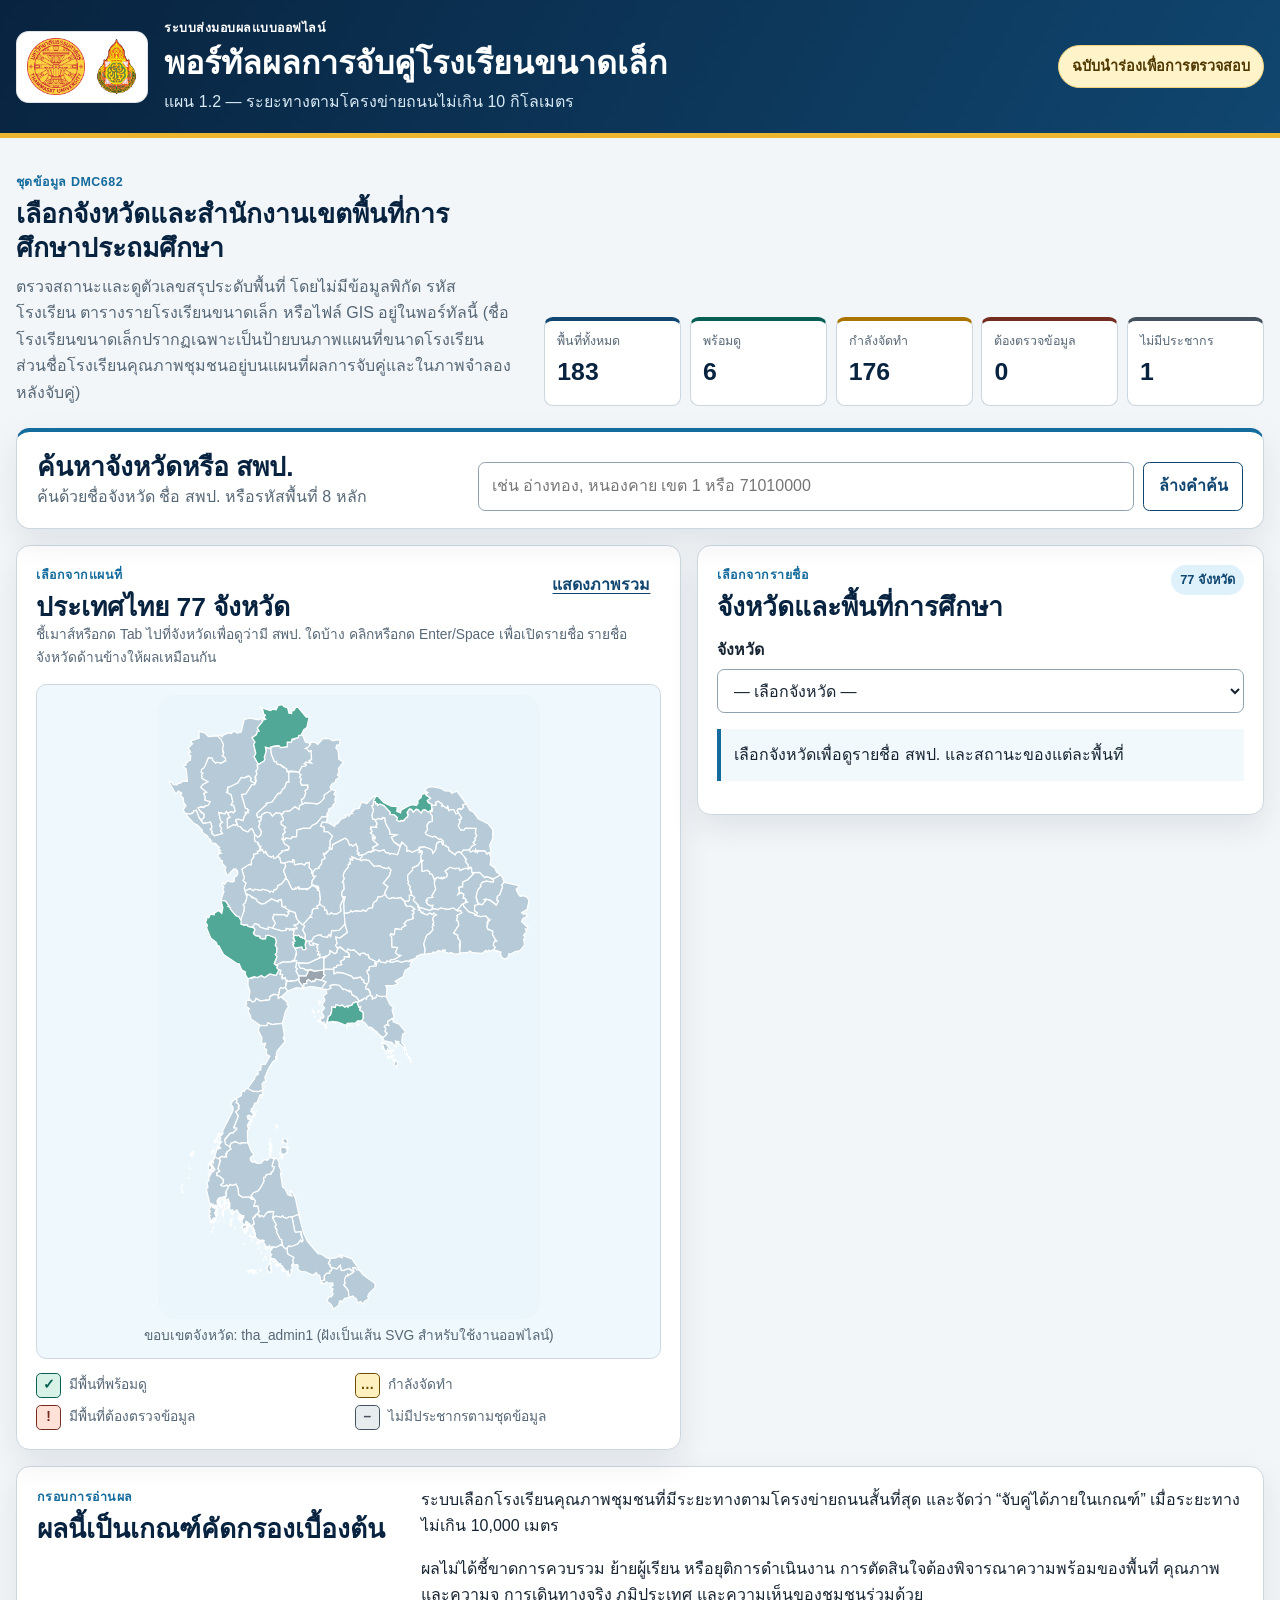
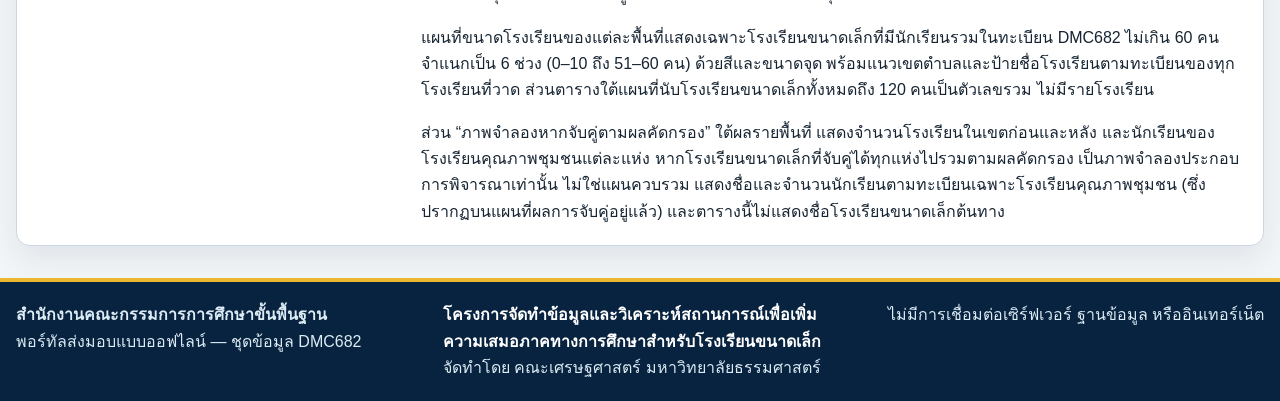
==== 05 พอร์ทัลส่งมอบ สพฐ/index.html @ b6a98e44 "ระบบคัดกรองการจับคู่โรงเรียนขนาดเล็ก ระดับ สพป. (pipeline 1.8.0, ผลพร้อมดู 6 พื้นที่) เฉพาะส่วนที่ระ" ====
<!doctype html>
<html lang="th">
<head>
  <meta charset="utf-8">
  <meta name="viewport" content="width=device-width, initial-scale=1">
  <meta name="color-scheme" content="light">
  <meta http-equiv="Content-Security-Policy" content="default-src 'self' data:; script-src 'self'; style-src 'self'; img-src 'self' data:; object-src 'none'; base-uri 'none'; form-action 'none'">
  <title>พอร์ทัลผลการจับคู่โรงเรียนขนาดเล็ก — สพฐ.</title>
  <link rel="stylesheet" href="portal.css">
  <script src="catalog-data.js" defer></script>
  <script src="portal.js" defer></script>
</head>
<body>
  <a class="skip-link" href="#main-content">ข้ามไปยังเนื้อหาหลัก</a>

  <header class="site-header">
    <div class="shell header-inner">
      <div class="brand-logos">
        <img class="brand-logo" src="img/logo-tu.png" alt="มหาวิทยาลัยธรรมศาสตร์" width="180" height="180" decoding="async">
        <img class="brand-logo" src="img/logo-obec.png" alt="สำนักงานคณะกรรมการการศึกษาขั้นพื้นฐาน (สพฐ.)" width="129" height="180" decoding="async">
      </div>
      <div>
        <p class="eyebrow">ระบบส่งมอบผลแบบออฟไลน์</p>
        <h1>พอร์ทัลผลการจับคู่โรงเรียนขนาดเล็ก</h1>
        <p class="header-subtitle">แผน 1.2 — ระยะทางตามโครงข่ายถนนไม่เกิน 10 กิโลเมตร</p>
      </div>
      <span class="pilot-badge">ฉบับนำร่องเพื่อการตรวจสอบ</span>
    </div>
  </header>

  <main id="main-content" class="shell" tabindex="-1">
    <section class="intro" aria-labelledby="intro-title">
      <div>
        <p class="eyebrow">ชุดข้อมูล DMC682</p>
        <h2 id="intro-title">เลือกจังหวัดและสำนักงานเขตพื้นที่การศึกษาประถมศึกษา</h2>
        <p>ตรวจสถานะและดูตัวเลขสรุประดับพื้นที่ โดยไม่มีข้อมูลพิกัด รหัสโรงเรียน ตารางรายโรงเรียนขนาดเล็ก หรือไฟล์ GIS อยู่ในพอร์ทัลนี้ (ชื่อโรงเรียนขนาดเล็กปรากฏเฉพาะเป็นป้ายบนภาพแผนที่ขนาดโรงเรียน ส่วนชื่อโรงเรียนคุณภาพชุมชนอยู่บนแผนที่ผลการจับคู่และในภาพจำลองหลังจับคู่)</p>
      </div>
      <dl class="summary-strip" aria-label="สรุปสถานะ 183 พื้นที่">
        <div><dt>พื้นที่ทั้งหมด</dt><dd id="summary-total">—</dd></div>
        <div class="summary-ready"><dt>พร้อมดู</dt><dd id="summary-ready">—</dd></div>
        <div class="summary-pending"><dt>กำลังจัดทำ</dt><dd id="summary-pending">—</dd></div>
        <div class="summary-review"><dt>ต้องตรวจข้อมูล</dt><dd id="summary-blocked">—</dd></div>
        <div class="summary-empty"><dt>ไม่มีประชากร</dt><dd id="summary-empty">—</dd></div>
      </dl>
    </section>

    <section class="search-panel" aria-labelledby="search-title">
      <div class="search-copy">
        <h2 id="search-title">ค้นหาจังหวัดหรือ สพป.</h2>
        <p id="search-hint">ค้นด้วยชื่อจังหวัด ชื่อ สพป. หรือรหัสพื้นที่ 8 หลัก</p>
      </div>
      <div class="search-controls">
        <label class="sr-only" for="catalog-search">คำค้น</label>
        <input id="catalog-search" type="search" inputmode="search" autocomplete="off" aria-describedby="search-hint search-status" placeholder="เช่น อ่างทอง, หนองคาย เขต 1 หรือ 71010000">
        <button id="clear-search" class="button button-secondary" type="button" hidden>ล้างคำค้น</button>
      </div>
      <p id="search-status" class="sr-only" role="status" aria-live="polite"></p>
      <div id="search-results" class="search-results" hidden></div>
    </section>

    <div class="workspace-grid">
      <section class="map-panel card" aria-labelledby="map-title">
        <div class="panel-heading">
          <div>
            <p class="eyebrow">เลือกจากแผนที่</p>
            <h2 id="map-title">ประเทศไทย 77 จังหวัด</h2>
          </div>
          <button id="reset-view" class="text-button" type="button">แสดงภาพรวม</button>
        </div>
        <p id="map-instructions" class="help-text">ชี้เมาส์หรือกด Tab ไปที่จังหวัดเพื่อดูว่ามี สพป. ใดบ้าง คลิกหรือกด Enter/Space เพื่อเปิดรายชื่อ รายชื่อจังหวัดด้านข้างให้ผลเหมือนกัน</p>
        <div class="map-frame">
          <svg id="thailand-map" viewBox="0 0 562 920" role="group" aria-labelledby="map-title map-instructions">
            <rect class="map-water" width="562" height="920" rx="24"></rect>
            <g id="province-map-layers">
            <path id="province-TH10" class="province-shape province-pending" data-province="กรุงเทพมหานคร" d="M221.9 404.9 217.6 414 206.6 413.8 207.3 422.7 212.2 428.6 211.8 432.4 214.6 431.9 214.6 425.7 218.9 425.7 218.9 421.5 221.1 419.7 226.3 423.1 227.6 421.7 230.3 422.6 231.4 418.9 240.6 420.6 245.7 413.1 243.5 411.1 244.1 405.2 229.6 407 221.9 404.9Z" fill-rule="evenodd" role="button" tabindex="0"><title>จังหวัดกรุงเทพมหานคร</title></path>
            <path id="province-TH11" class="province-shape province-pending" data-province="สมุทรปราการ" d="M232.4 419 230.3 422.6 227.6 421.7 226.3 423.1 221 419.7 218.7 422 218.9 425.7 214.6 425.7 214.6 431.9 224.8 429.7 241.3 432.7 246.8 422.3 232.4 419Z" fill-rule="evenodd" role="button" tabindex="0"><title>จังหวัดสมุทรปราการ</title></path>
            <path id="province-TH12" class="province-shape province-pending" data-province="นนทบุรี" d="M206.9 394.3 203.6 394.4 202.4 402.1 204.7 404.2 202.6 406.8 206.6 413.8 217.6 414 221.9 404.9 217.6 405.8 215.1 403.4 208.8 402.4 206.9 394.3Z" fill-rule="evenodd" role="button" tabindex="0"><title>จังหวัดนนทบุรี</title></path>
            <path id="province-TH13" class="province-shape province-pending" data-province="ปทุมธานี" d="M242.7 387.3 242.7 385.4 221 395.3 207.6 395.1 207.1 399.7 208.9 402.4 215.1 403.4 217.7 405.8 224.8 404.7 229.8 407 244.1 405.2 244.1 388.7 246.5 385.8 242.7 387.3Z" fill-rule="evenodd" role="button" tabindex="0"><title>จังหวัดปทุมธานี</title></path>
            <path id="province-TH14" class="province-shape province-pending" data-province="พระนครศรีอยุธยา" d="M218.4 362.6 216.2 368 217.4 374.4 212.5 375.2 212.9 372.4 210.5 371.4 201.3 373.9 203.7 382.2 199.2 391.3 203.8 391.8 203.5 394.5 221 395.3 238.3 387.3 238.3 382.2 235.2 382.9 236.6 378.6 234.2 377.3 235.1 373.1 233.4 371.2 235.7 368 227.5 365.6 228.9 368.5 224.1 368.7 222.4 366.1 224.2 362.7 218.4 362.6Z" fill-rule="evenodd" role="button" tabindex="0"><title>จังหวัดพระนครศรีอยุธยา</title></path>
            <path id="province-TH15" class="province-shape province-pending" data-province="อ่างทอง" d="M206.9 354.1 201.2 354 198.7 355.8 201.2 362.9 197.8 365 199.6 366.2 198.8 370.6 200.7 373.2 211.5 371.5 212.5 375.2 215.2 375.6 217.4 374.4 216.2 368 217.9 360.9 211.5 356.5 210 357.4 206.9 354.1Z" fill-rule="evenodd" role="button" tabindex="0"><title>จังหวัดอ่างทอง</title></path>
            <path id="province-TH16" class="province-shape province-pending" data-province="ลพบุรี" d="M271.7 296.8 272.6 300.8 268 310.2 269.1 318.5 262.7 322.8 256.6 322.5 254.9 320.6 253.1 322.8 248.8 322.6 248.1 317.1 245.3 317.2 245 312.7 239.2 308.2 233.3 311.2 234.9 314.2 229 314.8 226.8 316.9 226.2 322.6 223.4 325.9 225.3 327.4 223 327.4 213 338.3 215.6 340.4 212.5 346.4 216.5 353.3 216.8 357.1 214.9 358.7 218.4 362.6 226 363 228.6 357.4 234.7 354.2 239.5 353.7 241.1 355.9 249.1 357.6 251.2 353.4 254 356.4 255.7 347.5 266.1 347.2 270.7 344.1 275.2 337.6 275.3 333.7 273.3 306.9 275.5 297.6 271.7 296.8Z" fill-rule="evenodd" role="button" tabindex="0"><title>จังหวัดลพบุรี</title></path>
            <path id="province-TH17" class="province-shape province-pending" data-province="สิงห์บุรี" d="M208.3 334.8 199.6 339.3 204.2 343.4 197.3 345.9 199.9 347.8 198.7 353.4 204.5 355.2 206.6 353.8 210 357.4 211.4 356.4 212.2 358.5 215.9 358.7 216.5 353.3 212.5 346.4 215.6 340.3 208.3 334.8Z" fill-rule="evenodd" role="button" tabindex="0"><title>จังหวัดสิงห์บุรี</title></path>
            <path id="province-TH18" class="province-shape province-pending" data-province="ชัยนาท" d="M191.2 317.4 192.4 319.5 190.3 319.8 192.1 321.7 189.3 326.2 186 323.9 170.1 323.3 168.3 329.2 172.3 336.5 167.9 344.3 182.7 347.6 188.3 347.1 188.2 344.3 194.1 345.2 193.7 346.6 198.2 344.4 204.1 344.6 203.9 342.4 199.6 339.3 204.4 338.1 208 334.6 203.2 328.5 201.6 320.7 191.2 317.4Z" fill-rule="evenodd" role="button" tabindex="0"><title>จังหวัดชัยนาท</title></path>
            <path id="province-TH19" class="province-shape province-pending" data-province="สระบุรี" d="M275.2 337.6 266.4 347.1 255.6 347.6 254.1 356.4 251.2 353.4 249.1 357.6 241.1 355.9 239.5 353.7 234.7 354.2 229.7 356.4 226 363 223.6 363.2 222.4 366.1 224.1 368.7 228.9 368.5 227.5 365.6 235.7 368 233.4 371.2 235.1 373.1 234.2 377.3 236.6 378.6 235.2 382.9 238.3 382.2 238.2 387.4 250.6 383.9 253.6 379.7 253.2 377.1 260.2 381.5 263 379.7 265.1 373.7 261.2 369.4 263.4 366.6 261.7 357 267.6 358.4 278.6 350.3 275.2 337.6Z" fill-rule="evenodd" role="button" tabindex="0"><title>จังหวัดสระบุรี</title></path>
            <path id="province-TH20" class="province-shape province-pending" data-province="ชลบุรี" d="M258.8 426.6 252.4 428.5 254.2 431.8 247.2 434.4 248.4 439.7 243 443.9 245.5 449.8 241.4 457.4 245 461.4 240.4 467.4 244.1 473.6 242.8 476 239.4 476.8 239 479.2 240 483 244.3 482.5 244.1 484.6 247 486.3 250.6 474.3 253.6 472 255.3 467.1 255.7 460 260.8 460.8 262.1 456.7 268.3 458.6 270.5 457 274.8 460.5 277.5 458.9 279.7 460.4 279.6 458.9 286.3 456.8 287 454.2 291 452.2 294.1 453.2 295.7 451.3 292.4 445.6 285.7 442.1 283.7 436.4 281.7 437.4 281 435.3 279.6 436.5 275.5 433.7 272.7 434.2 266.7 427.9 258.8 426.6ZM247.4 490.8 248 491.2 248 490.8 247.4 490.8ZM246.5 491.1 246.8 491.5 247.1 491 246.5 491.1ZM247 490 247 490 247 490.1 247 490ZM247 489.9 246.9 489.9 246.9 489.9 247 489.9ZM247.8 489 247.8 488.9 247.7 489.1 247.8 489ZM245.4 487.4 245.2 487.6 245.3 487.8 245.4 487.4ZM245.9 487.2 246.6 489 247.2 488.3 245.9 487.2ZM247.1 486.6 247.1 487.1 247.5 487.1 247.1 486.6ZM244.3 485.9 244.3 485.6 244.2 485.8 244.3 485.9ZM241.7 485.2 241.7 485.1 241.6 485.3 241.7 485.2ZM244.4 485 244.4 484.9 244.3 485 244.4 485ZM241.9 485.1 242.2 485 242 484.9 241.9 485.1ZM243.2 484.4 243.1 484.6 243.4 484.7 243.2 484.4ZM240.9 483.6 241.1 484.3 241.8 483.8 240.9 483.6ZM243.1 483.2 243.1 483.2 243 483.3 243.1 483.2ZM242.6 483.1 241.8 483.3 242.6 483.5 242.6 483.1ZM238.2 481.2 238.3 481.7 238.4 481.6 238.2 481.2ZM234.5 479.8 235.6 481.7 237.2 480.2 234.5 479.8ZM236.7 478.3 236.6 478.2 236.7 478.5 236.7 478.3ZM239.8 476.2 239.3 476.3 239.6 476.4 239.8 476.2ZM230.5 474.4 230.5 474.5 230.6 474.4 230.5 474.4ZM230.6 473.9 230.3 473.8 230.6 474.4 230.6 473.9ZM228.9 469.4 228.7 469 228.5 469.9 228.9 469.4ZM229.2 467.8 229 467.6 228.9 467.8 229.2 467.8ZM229 467.4 229 467.2 228.9 467.4 229 467.4ZM237.2 466.3 237.1 466.2 237.1 466.4 237.2 466.3ZM236.2 466.2 234.8 466.3 235.1 468.2 235.6 467.9 236.2 466.2ZM236.1 465.2 236.2 465.5 236.5 465.3 236.1 465.2ZM228 465.3 228.8 466.9 229.5 466.3 228 465.3ZM227.6 464.6 227.7 464.6 227.7 464.6 227.6 464.6ZM227.1 464.2 227 464.9 227.4 464.5 227.1 464.2ZM237.2 454.9 237 455.5 237.5 455.2 237.2 454.9ZM237.4 454.6 237.4 454.6 237.4 454.6 237.4 454.6ZM239 452.9 239 452.8 239 452.9 239 452.9ZM238.9 452.1 238.9 452 238.9 452.1 238.9 452.1ZM238.2 452.1 238.4 452.2 238.5 451.9 238.2 452.1ZM244.4 451.6 244.5 451.6 244.5 451.5 244.4 451.6ZM238.6 451.5 238.6 451.6 238.8 451.5 238.6 451.5ZM236.7 452.2 237.4 454.5 238.2 453.5 236.7 452.2ZM236.7 450.6 236.7 450.6 236.7 450.7 236.7 450.6Z" fill-rule="evenodd" role="button" tabindex="0"><title>จังหวัดชลบุรี</title></path>
            <path id="province-TH21" class="province-shape province-pending" data-province="ระยอง" d="M291.3 452.4 286.9 454.3 285.4 457.4 279.6 458.9 279.7 460.4 277.5 458.9 274.8 460.5 270.5 457 268.3 458.6 262.1 456.7 260.8 460.8 255.7 460 255.3 467.1 253.6 472 250.6 474.3 249.1 482.6 257.4 481.3 260.2 483.6 260 481.7 264.6 482.1 276.4 487 278.3 484.2 290.9 483.5 293.6 480.3 299.8 480.4 302.1 476.7 302 468 296.9 464.5 298.2 459.1 295.5 460 294.1 453.2 291.3 452.4ZM277.9 491.2 277.9 491.2 278 491.1 277.9 491.2ZM286.1 488.6 285.9 488.5 286 488.7 286.1 488.6ZM294.6 487.9 294.5 487.6 294.2 487.9 294.6 487.9ZM282.3 487.2 282.3 487.2 282.2 487.2 282.3 487.2ZM278.1 487.2 278 490.7 279.7 487.9 278.1 487.2ZM282.1 486.9 282.3 487.1 282.3 486.9 282.1 486.9ZM282.1 486.4 282.3 486.4 282.3 486.3 282.1 486.4ZM282.4 486 282.4 486 282.4 486 282.4 486ZM282.6 485.8 282.6 485.7 282.5 485.9 282.6 485.8ZM294 486 294 485.7 293.7 486 294 486ZM294.1 485.3 293.7 484.9 293.4 485.3 294.1 485.3ZM260.6 483 260.6 482.9 260.5 483.1 260.6 483Z" fill-rule="evenodd" role="button" tabindex="0"><title>จังหวัดระยอง</title></path>
            <path id="province-TH22" class="province-shape province-pending" data-province="จันทบุรี" d="M321.9 441.8 320.6 446.1 315.4 447.8 315.8 444.9 311.6 442.5 307.5 444.8 306.7 448.4 304.3 446.7 299.1 450.9 295.5 451.1 293.5 455.1 295.5 460 298.2 459.1 296.9 464.5 302 468 302.1 476.7 299.8 480.4 304.9 483.5 310.3 491 311.3 489.4 314.8 490.6 330.1 504.4 333.5 503.7 337.4 498.7 334.4 496.4 335.2 491.2 333.1 488.6 336.6 486.2 340.7 487.8 338.4 485.8 338.3 481.2 347.8 475.8 344.7 465.1 344.8 463 347.5 461.9 341.5 456.6 335 443.1 329.4 444.9 321.9 441.8ZM329.6 504.7 329.7 504.9 329.8 504.7 329.6 504.7ZM328.7 504.2 328.9 504.8 329.2 504.4 328.7 504.2ZM322.2 498.2 322.2 498.1 322 498.4 322.2 498.2ZM320.7 496.5 320.5 496.7 320.7 496.7 320.7 496.5ZM317.8 494.1 317.8 494.1 317.8 494.1 317.8 494.1ZM315.2 494.2 315 494 314.9 494.2 315.2 494.2ZM310.3 491.2 310.4 491.5 310.5 491.3 310.3 491.2Z" fill-rule="evenodd" role="button" tabindex="0"><title>จังหวัดจันทบุรี</title></path>
            <path id="province-TH23" class="province-shape province-pending" data-province="ตราด" d="M345.3 476.6 338.2 481.3 338.4 485.8 340.7 487.8 336.6 486.2 333.1 488.6 335.2 491.2 334.4 496.4 337.4 498.7 333.5 503.7 330.1 504.4 332.1 508 331.3 509.7 343.8 512.1 351 519.4 349.5 510.2 354.6 511.2 353.7 513.1 362.6 520.6 363.1 527.2 370.5 536.5 372.1 543 371.5 535.9 366.9 530.5 362.9 517.6 358.7 511.6 360.1 500.1 363.8 498 363.7 496 354.9 485.3 346.3 481.8 345.3 476.6ZM347.1 540.9 347.2 540.8 347 540.9 347.1 540.9ZM346.4 538.5 347 539.5 347.3 539 346.4 538.5ZM349.1 536.3 347.3 545.7 351.6 548.3 352.5 540.6 349.7 540.1 349.1 536.3ZM338.9 535.4 338.4 535.5 338.6 535.7 338.9 535.4ZM338.8 534.9 338.8 534.9 338.8 534.9 338.8 534.9ZM339 534.7 338.9 534.7 338.9 534.7 339 534.7ZM342.3 534.1 342.4 534.3 342.6 534.1 342.3 534.1ZM337.7 533.6 337.6 533.7 337.7 533.7 337.7 533.6ZM337.8 533.5 337.8 533.5 337.7 533.5 337.8 533.5ZM342.8 533.4 342.5 533.7 342.8 533.6 342.8 533.4ZM337.7 533.4 337.6 533.3 337.6 533.4 337.7 533.4ZM337.9 533.6 338.3 535.4 338.8 534.2 337.9 533.6ZM339 533.1 338.9 533 338.9 533 339 533.1ZM339 532.9 339 533 339 533 339 532.9ZM339.4 532.8 339.4 532.8 339.3 532.9 339.4 532.8ZM338.3 532.6 338.3 532.6 338.2 532.7 338.3 532.6ZM342.2 532.6 342.2 532.6 342.2 532.6 342.2 532.6ZM343.2 532 343 531.7 343 531.9 343.2 532ZM343.8 531.6 342 533.3 343.6 533.3 344.8 534.6 346.4 532.4 343.8 531.6ZM347.7 531.4 347.2 530.7 346.8 532.1 347.7 531.4ZM347.2 530.6 347.2 530.6 347.2 530.6 347.2 530.6ZM347.1 530.5 347.1 530.5 347.1 530.5 347.1 530.5ZM342.6 528 342.2 527.9 342.4 528.4 342.6 528ZM339 528.2 340.3 528 339.5 527.8 339 528.2ZM344 527 343.8 526.9 343.7 526.9 344 527ZM335.9 526.9 335.6 528 335.9 527.9 335.9 526.9ZM339.9 526.1 339.8 526 339.8 526.2 339.9 526.1ZM339.8 525.7 339.8 525.6 339.6 525.7 339.8 525.7ZM342.2 525.2 342.2 525.2 342.2 525.2 342.2 525.2ZM339.8 525.5 339.4 525.2 339.4 525.5 339.8 525.5ZM341.8 524.7 341.6 525 342 525.4 341.8 524.7ZM344.9 524.7 344.9 525 345.7 524.7 344.9 524.7ZM344.4 525.2 344.2 524.4 343.5 525.4 344.4 525.2ZM346.2 524.4 346.2 524.3 346.1 524.4 346.2 524.4ZM346.4 524.4 346.6 524.4 346.6 524.3 346.4 524.4ZM342.2 524.3 342.2 524.3 342.3 524.4 342.2 524.3ZM345.1 524.1 345.1 524 344.9 524 345.1 524.1ZM345.8 523.8 345.8 523.7 345.7 523.8 345.8 523.8ZM338.5 523.6 338.7 523.8 338.8 523.7 338.5 523.6ZM338.2 522.9 338.4 523.4 338.4 523 338.2 522.9ZM338.5 522.5 338.5 522.5 338.4 522.5 338.5 522.5ZM330.9 521.2 330.9 521.1 330.8 521.2 330.9 521.2ZM331.6 520.9 331.8 521.1 331.8 521 331.6 520.9ZM330.6 520.8 330.6 520.7 330.5 520.8 330.6 520.8ZM330.5 520.6 330.3 520.5 330.3 520.6 330.5 520.6ZM331.6 519.8 331.6 519.9 331.6 519.8 331.6 519.8ZM331.5 519.6 331.4 519.5 331.4 519.7 331.5 519.6ZM340.9 519 340.7 518.9 340.8 519 340.9 519ZM340.6 518.8 340.7 518.8 340.7 518.8 340.6 518.8ZM329.5 513.6 329.4 513.6 329.4 513.7 329.5 513.6ZM329.7 512.6 333.7 524.6 337.7 524.1 338.1 522 341.5 524.9 342.2 523.4 336.2 515.2 329.7 512.6ZM329.2 512.4 329.5 512.5 329.6 512.4 329.2 512.4ZM335.4 510.8 335.3 510.7 335.2 510.8 335.4 510.8ZM331.3 509.7 331.3 509.7 331.3 509.7 331.3 509.7ZM331.3 509 331.3 509 331.4 509 331.3 509Z" fill-rule="evenodd" role="button" tabindex="0"><title>จังหวัดตราด</title></path>
            <path id="province-TH24" class="province-shape province-pending" data-province="ฉะเชิงเทรา" d="M244.1 404.3 243.5 411.1 245.7 413.1 240.3 420 247.3 423.3 239.9 433.3 250.1 434.4 254.3 431.6 252.5 428.4 258.8 426.6 266.7 427.9 272.7 434.2 275.5 433.7 279.6 436.5 281 435.3 281.7 437.4 283.7 436.4 285.7 442.1 292.4 445.6 296.1 451.3 304.3 446.7 306.7 448.4 307.5 444.8 312.9 442 309.6 433.3 306.1 432.9 307.1 431.3 305.6 430.3 308.2 426.9 302.8 423.8 303.2 420.5 300.4 419.7 298.6 415.9 287.7 417.9 285 414.4 272.2 409.8 263.7 408.8 259.2 410.9 259.1 404.3 244.1 404.3Z" fill-rule="evenodd" role="button" tabindex="0"><title>จังหวัดฉะเชิงเทรา</title></path>
            <path id="province-TH25" class="province-shape province-pending" data-province="ปราจีนบุรี" d="M280.8 374.5 277.5 375.2 277.3 378.6 281.4 382 281.7 385.9 274.1 385.6 274.1 389.4 268.1 393 270.2 397.4 263.3 398.7 262.2 401.2 258.5 401.9 259.1 410.8 263.8 409.4 263.7 408.8 272.2 409.8 285 414.4 287.7 417.9 298.1 415.6 300.4 419.7 302.8 419.9 302.8 423.8 308.3 426.8 309.9 425 310.3 414 307.7 406.5 310.5 406 311.1 400.6 321.4 399.3 321.7 396.2 319.3 396.4 320.4 392.9 310.1 387.2 309.1 382.4 305.8 382.6 303.4 380.1 297.5 381.1 297.1 383.5 288.7 375.8 283.6 376.5 280.8 374.5Z" fill-rule="evenodd" role="button" tabindex="0"><title>จังหวัดปราจีนบุรี</title></path>
            <path id="province-TH26" class="province-shape province-pending" data-province="นครนายก" d="M267.7 372.2 264 373.7 263 379.7 260.2 381.5 253 377.2 252.7 381.6 244.1 388.7 244.1 404.3 258.6 403.8 258.5 401.9 262.2 401.2 263.3 398.7 270.2 397.4 268.1 393 274.1 389.4 274 385.6 281.7 385.9 280 380 267.7 372.2Z" fill-rule="evenodd" role="button" tabindex="0"><title>จังหวัดนครนายก</title></path>
            <path id="province-TH27" class="province-shape province-pending" data-province="สระแก้ว" d="M325.6 390.2 324.2 393.6 320.4 392.9 319.3 396.4 321.7 396.2 321.4 399.3 311.1 400.6 310.5 406 308.1 405.7 307.4 407.6 310.3 414 310.3 422.1 305.5 430.6 306.7 433.6 309.6 433.3 312.1 437.5 312.7 441.9 315.9 445 315.4 447.8 320.6 446.1 321.9 441.8 325.8 444.5 336.2 444.1 336.9 431.7 335.3 428.6 347.3 428.2 353.6 425.5 348.9 422.1 360.5 415.6 363.7 406 371.9 400.9 371.3 397 373.9 392.7 365.8 391.8 358.2 394.2 352.5 391.7 343.9 394.1 336.8 392 336.4 394.1 333.3 394.8 327.4 393.3 325.6 390.2Z" fill-rule="evenodd" role="button" tabindex="0"><title>จังหวัดสระแก้ว</title></path>
            <path id="province-TH30" class="province-shape province-pending" data-province="นครราชสีมา" d="M333.7 293.6 329.6 297 323.6 297.5 321.8 302.9 318.4 304.6 316 309.1 315.8 313.3 309.6 314.6 305.8 318.7 301.1 316.7 299.4 319 291.6 317.9 285.8 319.7 284 317.8 281.6 320.6 274 322.1 275 336.8 278.6 350.2 267.6 358.4 261.7 357 263.4 366.6 261.2 369.4 265.1 373.7 267 371.2 269.2 372.1 276.6 379 279 374.6 283.9 376.5 288.3 375.6 297.1 383.5 297.5 381.1 303.4 380.1 305.8 382.6 309.1 382.4 311.5 388.4 322.4 393.8 325.5 390.2 327.5 393.3 335 394.8 336.6 392 341.4 392.7 342.6 390.4 348.1 389.9 357.5 384 352.2 382.6 349.6 379.5 352.7 372.4 344.4 371.3 344.1 357 341.7 353.9 342.9 351.9 347.8 353.2 349.3 344.6 358.2 346 359.3 342.9 365.1 339.6 362.3 337.3 366.3 332.7 375.4 330.4 374.5 323.2 376.6 322.7 376.7 319.6 374.5 317.8 378.4 316.1 372.9 311.4 365.8 311.2 363.6 308.2 363.5 303.1 359.5 302 357.8 298.6 349.2 299.8 346.4 298.3 340.3 300.3 333.7 293.6Z" fill-rule="evenodd" role="button" tabindex="0"><title>จังหวัดนครราชสีมา</title></path>
            <path id="province-TH31" class="province-shape province-pending" data-province="บุรีรัมย์" d="M373.1 294.3 369.8 295.7 370.2 301.9 368.3 303.8 362.7 304.4 365.8 311.2 372.9 311.4 378.2 315.7 374.5 317.8 376.7 319.6 376.6 322.7 374.5 323.2 376 329.6 366.3 332.7 362.3 337.3 365.1 339.6 359.3 342.9 358.2 346 349.2 344.7 347.8 353.1 345.6 353.8 342.9 351.9 341.7 353.9 344.1 357 344.4 371.3 352.7 372.4 349.6 379.5 352.2 382.6 357.5 384 348.1 389.9 342.6 390.4 341.3 393.1 343.8 394.1 352.5 391.7 358.2 394.2 365.8 391.8 369.4 393.2 369.9 391.4 379.1 388.2 381.2 384.9 388.4 381.9 392.1 382.4 393.4 375.5 391 367.4 394.8 360 394.7 355.9 404.8 346.3 403.8 341.8 406.3 339.3 404.6 338.1 405.9 335.6 404.4 329.9 409.8 323.2 406.2 321.3 403.4 323.5 400 321.2 396 324.1 390.2 321.9 390 320 387.6 320.8 386.5 317.3 383.3 316.8 385 313.9 382.3 312.1 383.4 310 376 302.4 377.9 298.3 373.1 294.3Z" fill-rule="evenodd" role="button" tabindex="0"><title>จังหวัดบุรีรัมย์</title></path>
            <path id="province-TH32" class="province-shape province-pending" data-province="สุรินทร์" d="M386.2 313.3 383.3 316.7 386.5 317.3 387.6 320.8 390 320 390.2 321.9 396 324.1 400 321.2 405 323.5 406.2 321.3 409.9 324.5 405.8 326.2 404.4 329.9 405.9 335.6 404.6 338.1 406.3 339.3 403.8 341.8 404.8 346.3 399.8 352.1 396 353.6 391.2 366.4 393.4 375.5 392.1 382.4 403.8 380.5 405.5 378.6 407.5 380.1 413.4 376.6 417.5 378.2 419.7 375.7 422.8 376 422.7 379.4 429.3 380.9 431.3 379.7 437.8 382.2 445.3 381.4 443.6 369.3 445.2 362.9 441.7 358.5 441.3 354.1 435.3 351.1 442.9 339.4 441.6 333 439.5 332.1 441.4 326.9 439.8 325.2 447.4 321.1 447 319 442.8 317.3 441.2 318.4 434.6 313.8 427.1 315.9 415 314 411.7 316.4 405.3 314.7 399.5 317.6 386.2 313.3Z" fill-rule="evenodd" role="button" tabindex="0"><title>จังหวัดสุรินทร์</title></path>
            <path id="province-TH33" class="province-shape province-pending" data-province="ศรีสะเกษ" d="M448.3 307.9 441.3 315.2 441.2 318.4 445.4 317.7 447.4 321.1 439.9 325.2 441.4 326.9 439.5 332.1 441.6 333 442.9 339.4 435.3 351.1 441.3 354.1 441.7 358.5 445.2 362.9 444.4 380.3 455.7 380 459.3 377.5 462.9 379.9 477.6 380.9 482.9 376.6 485.1 378.6 487 376.1 489.8 377.8 493.1 375.8 499.7 378 497.7 375.8 494.6 375.4 496.8 372.1 493.8 368.9 494.5 365.5 495.9 362.5 498.6 362.9 492.7 353.7 493.1 348.1 485.4 344.9 484.4 340.1 486 337 484.5 336.1 488.7 332.2 486.3 332.5 487.6 330.6 485.2 329.9 486.1 328.5 480.6 325.1 475.2 326.8 466.1 324.3 466.2 322.2 457.2 319.3 448.3 307.9Z" fill-rule="evenodd" role="button" tabindex="0"><title>จังหวัดศรีสะเกษ</title></path>
            <path id="province-TH34" class="province-shape province-pending" data-province="อุบลราชธานี" d="M509.7 276.2 506 280.1 507.2 283.1 503 294.5 499.4 296.8 498.9 302.8 501.3 303.7 498 309.7 489.1 302.5 481.6 300.6 480.1 301.7 482.4 303.2 478.7 305.7 479.1 308 467.2 309.2 465.4 314.5 466.1 318.4 470.2 321.3 467.6 324.6 475.2 326.8 482.6 325.6 487.5 330.5 486.3 332.5 488.7 332.1 484.5 336.1 486 337 484.4 340.1 485.4 344.9 493.1 348.1 492.7 353.7 498.6 362.9 495.9 362.5 494.5 365.5 493.8 368.9 496.8 372.1 494.6 375.5 505.1 379.2 504.4 382.8 507 387.5 510.9 389.4 515.4 386.9 516.8 381.4 520.1 382 526 378.4 533.1 377 539.8 368.7 538.6 360.2 540.6 358.1 538.3 354 542.7 349.3 541.1 344.8 542.9 345.6 545.6 343.5 535.5 334 537.2 329.8 543 326.4 543 323.1 537.8 323 535.5 321 543.5 316.5 546.4 303.2 543.9 298.6 538.1 296 533.5 296.7 530.7 293.7 527.5 286.7 532.4 281.3 509.7 276.2Z" fill-rule="evenodd" role="button" tabindex="0"><title>จังหวัดอุบลราชธานี</title></path>
            <path id="province-TH35" class="province-shape province-pending" data-province="ยโสธร" d="M466.9 261.1 455.8 272.4 448.6 275.6 448.4 282.5 442.9 283.4 443.9 289.9 441.4 293.2 443.8 294.2 446.4 291.6 450.2 294 449.2 299.9 449.8 300.2 451.1 299.3 453.6 302.1 452.5 304 455.3 305.1 449.4 307.3 450.1 311.3 457.4 319.5 466.2 322.2 467.6 324.6 470.2 321.3 466.1 318.3 466.2 310.2 474.4 308.1 473.9 306.8 471.2 306.6 471.3 304.3 469.7 304.9 469.8 300 468.4 300.1 470.7 287.9 475.7 282 474.6 280.5 477.6 276.1 483.9 274.6 493.3 276.3 494.4 272.7 484.1 267.4 480.9 269 473.6 261.6 466.9 261.1Z" fill-rule="evenodd" role="button" tabindex="0"><title>จังหวัดยโสธร</title></path>
            <path id="province-TH36" class="province-shape province-pending" data-province="ชัยภูมิ" d="M285.5 238.3 286.2 243.1 282.3 241.3 283.3 244.8 281.2 247.7 282.8 249 279.8 250.3 279.9 253.4 273.8 261.1 272.3 266.4 273.9 270.7 271 275.9 273 277.5 273.6 286.9 270.9 289.1 269.9 294.5 271.1 296.8 275.5 297.6 273.3 306.4 274 322.1 281.6 320.6 284 317.8 285.8 319.7 291.6 317.9 299.4 319 301.1 316.7 305.8 318.7 309.6 314.6 315.7 313.5 316 309.1 318.4 304.6 321.8 302.9 323.6 297.5 328.5 297.4 334.6 293.8 334.1 290.1 338.4 282.4 331.6 277.3 340.3 266.8 343 258.3 339.3 253.9 337.6 255.9 329.9 254.3 326.6 251.7 317.9 252.4 310.3 243.9 302.9 242.5 299.1 244.3 297.7 241.9 289.3 240.9 285.5 238.3Z" fill-rule="evenodd" role="button" tabindex="0"><title>จังหวัดชัยภูมิ</title></path>
            <path id="province-TH37" class="province-shape province-pending" data-province="อำนาจเจริญ" d="M503 265 497.8 269.4 490.6 270.2 494.4 272.7 493.5 276.3 483.9 274.6 477.5 276.1 474.6 280.5 475.7 282 470.7 287.9 468.4 297.1 471.2 306.7 476.6 309.5 482.4 303.2 480.1 301.7 482.3 300.7 489.1 302.5 498.4 309.3 501.3 303.7 498.9 302.8 499.4 296.8 503 294.5 507.2 283.1 506 280.1 509.5 276.1 506.6 267.4 503 265Z" fill-rule="evenodd" role="button" tabindex="0"><title>จังหวัดอำนาจเจริญ</title></path>
            <path id="province-TH38" class="province-shape province-pending" data-province="บึงกาฬ" d="M403.5 135.1 397.2 136.1 393.1 140.3 396.8 143.8 394.3 147.3 401.1 152.1 396.5 154.8 396.8 157.2 405.7 163.9 407.8 161.7 409.8 162.2 409.2 158.4 412.2 156.7 418.6 161.2 417.6 163.9 420 163.6 425.4 167.3 426.6 164.7 428.4 171.5 428.5 169.4 435.5 169.2 436.4 172.9 440.3 175.7 442.6 173 440.4 170.5 441.4 168.5 444.7 167.4 446.2 169.2 450 165.6 448.8 161.7 453.8 160.6 440 141.8 432.5 145 430 141.7 422.4 141.4 416.8 137.8 403.5 135.1Z" fill-rule="evenodd" role="button" tabindex="0"><title>จังหวัดบึงกาฬ</title></path>
            <path id="province-TH39" class="province-shape province-pending" data-province="หนองบัวลำภู" d="M331.9 180.5 329.3 183 323.7 181.9 318.9 183.9 322.5 190.1 320.3 193.4 321.4 194.9 312.8 194.7 314.9 201.3 312.6 203 319.6 209.7 319 211.9 315.4 209.2 316 213.7 323.5 220.5 315.5 225.1 318.1 228.9 325.7 230.5 332.5 228.5 335.6 232.9 339.3 232.9 341.4 235 343 233.5 352.5 235.7 357.1 223.8 348.4 218 343.6 209.8 351.7 206.2 341.6 205.1 341 200 334.9 188.9 333.9 181.2 331.9 180.5Z" fill-rule="evenodd" role="button" tabindex="0"><title>จังหวัดหนองบัวลำภู</title></path>
            <path id="province-TH40" class="province-shape province-pending" data-province="ขอนแก่น" d="M358.9 216.8 352.6 235.6 343 233.5 341.4 235 339.3 232.9 335.6 232.9 332.5 228.5 325.6 230.5 320.3 228.2 313.2 231.6 310 230.8 300.6 235.9 297.6 242.6 299.1 244.3 302.9 242.5 310.3 243.9 317.9 252.4 326.6 251.7 329.9 254.3 337.6 255.9 339.4 254 343 258.3 340.4 266.8 331.5 277.7 338.4 282.4 333.8 291.2 336.5 298 340.6 300.3 346.3 298.3 349.2 299.8 357.3 298.3 363.3 304 368.3 303.8 370.2 301.9 369.8 295.7 373.3 293.9 370.5 286 371.8 282.9 367.9 277.7 369.2 274.9 367.6 273.3 367.7 265.7 374.8 258.1 374.6 254.9 382.8 251.3 387.4 245.4 386.9 236.8 389.4 232.7 388.8 230.2 386.2 229.7 386.4 232.2 384.3 232.4 385.5 228.5 384.1 227.2 373.9 231.8 369.5 229.1 366.3 230.2 366.3 223.6 358.9 216.8Z" fill-rule="evenodd" role="button" tabindex="0"><title>จังหวัดขอนแก่น</title></path>
            <path id="province-TH41" class="province-shape province-pending" data-province="อุดรธานี" d="M317.3 156.8 316.3 162.6 314.6 163.1 317 169.7 314.7 177.1 315.9 183 321.4 184 323.7 181.9 329.3 183 330.4 180.6 333.9 181.2 334.9 188.9 341 200 341.6 205.1 351.7 206.2 343.6 209.8 346.8 216 356.4 222.4 359 216.8 366.3 223.6 366.3 230.2 369.5 229.1 373.9 231.8 383 228 385.1 224.3 391.8 223.9 402.2 227.8 404.6 233.8 409 227.8 410.1 219.4 412.7 216.7 417.3 216.4 420 220.8 420.4 215.7 416.1 211.8 413.9 212.6 407.7 208.2 404.3 209.3 395.6 206 393.6 203.2 396.9 198.6 395.9 192.1 399.2 187.3 403.9 186.3 403.9 178.2 401.1 174.6 401.9 171.6 404.6 171.5 402.8 170.7 404 167.9 398.7 172.5 393 168.9 389.8 169.7 387.5 173.8 382.6 168.9 380 168.5 375.6 172.6 373.4 168.7 370.1 168.1 366.5 173.2 368.3 175.4 366.8 180.4 363.8 181 362.7 184.8 355.2 186.4 351.7 184.6 352.8 181 347.7 176.4 341.7 175.9 341.8 172.8 332.5 163 326.6 160.7 323.1 162.5 322.7 159.9 320.3 160.2 320 157.1 317.3 156.8Z" fill-rule="evenodd" role="button" tabindex="0"><title>จังหวัดอุดรธานี</title></path>
            <path id="province-TH42" class="province-shape province-pending" data-province="เลย" d="M319.7 149 316.4 150.1 307.5 160.2 299.6 157.9 295.9 167.3 289.1 168.4 287.5 171 286.3 169.9 284.9 173.4 286.4 174.9 283 175.4 281 178.5 280.5 176.4 275.3 177.9 277.2 179.1 275.7 180.7 269.2 183 264.3 189.8 260.8 190.5 259.9 194 251.1 188.5 241.5 187.4 239 193.6 244.2 195 244.1 201.4 249.6 201.7 256.6 208 252.9 215.1 252.9 224.6 251.3 225.4 253.9 227.8 256.8 225.6 257 220.8 275.1 211.3 278.6 213.5 281.9 221.4 283.9 220.6 286.4 223 291.2 219.5 293.9 225.8 292.9 230 295.8 233.6 293.5 234.1 296 236.7 304.8 234.6 310 230.8 313.2 231.6 314.3 229.8 317.4 229.7 315.5 225 323.5 220.5 316 213.7 315.4 209.2 319 211.9 319.6 209.7 312.6 203 314.9 201.3 312.4 197.2 313.3 194.4 321.4 194.9 320.3 193.4 322.5 190.3 318.6 183.2 315.9 183 314.7 177.2 317 169.7 314.6 163.1 316.3 162.6 317.9 153.4 320.1 152.2 319.7 149Z" fill-rule="evenodd" role="button" tabindex="0"><title>จังหวัดเลย</title></path>
            <path id="province-TH43" class="province-shape province-pending" data-province="หนองคาย" d="M396.7 144.2 388.4 146.5 387.2 151.4 382.8 154.4 382.7 159.8 380.2 163.1 374.7 161.7 368.7 163.6 357.7 169.8 357 173.8 351.5 171.7 352.3 164.7 343 163.7 332.3 158.6 324 149.7 320.4 149.2 317.1 156.8 320 157.1 320.3 160.2 322.7 159.9 323.1 162.5 326.6 160.7 332.5 163 341.8 172.8 341.7 175.9 347.4 176.3 352.4 180.6 351.7 184.6 355.2 186.4 358 184.7 360.4 185.8 368 178.3 366.5 173.2 370.1 168.1 373.4 168.7 375.6 172.6 380 168.5 382.6 168.9 387.4 173.8 389.8 169.7 392.9 168.9 397.6 172.5 402.5 169.8 403.6 161.6 397.6 158.6 396.3 155.5 401.1 152.1 394.2 147.1 396.7 144.2Z" fill-rule="evenodd" role="button" tabindex="0"><title>จังหวัดหนองคาย</title></path>
            <path id="province-TH44" class="province-shape province-pending" data-province="มหาสารคาม" d="M387.6 243.5 382.8 251.3 374.6 254.9 374.8 258.1 367.7 265.6 367.6 273.3 369.2 274.9 367.9 277.7 371.8 282.9 370.5 286 372.8 289.2 373 294.4 377.9 298.3 376 302.4 383.4 310 382.3 312.1 399.5 317.6 403.4 315.8 404.8 310 400.7 310.4 397 308.3 395.1 305.9 396.7 303.1 394.7 303 396.9 299.6 404.6 298.5 403.2 296.4 408.9 286.1 406.9 274.7 409.9 269.5 406.5 271.1 403.7 264.3 400.2 263.5 399.6 260.4 396.2 258.3 388.8 260.2 388.3 245.8 390.2 244.1 387.6 243.5Z" fill-rule="evenodd" role="button" tabindex="0"><title>จังหวัดมหาสารคาม</title></path>
            <path id="province-TH45" class="province-shape province-pending" data-province="ร้อยเอ็ด" d="M460.2 253.6 458.6 255.8 452.5 255.2 444.5 258.5 443.5 255.4 437 255.9 429.9 253.9 422.4 259.6 426 264 424.6 268.6 420.2 268.7 420.9 269.9 418.4 270.8 417.1 268.9 415.9 270.5 412.2 268.6 409 270.6 406.6 276.9 408.9 286.1 403.2 296.4 404.7 298.3 396.9 299.6 394.7 303 396.7 303.1 395.1 305.9 397 308.3 400.7 310.4 404.8 310 403.4 315.8 406.1 314.6 411.7 316.4 416.4 313.9 427.1 315.9 434.6 313.8 440.6 317.7 448 308 455 305.5 452.5 304 453.6 302.1 451.1 299.3 449.2 299.9 450.1 294 446.4 291.6 441.6 294.3 443.9 289.9 442.3 284.5 443.4 282.9 448.2 282.9 448.6 275.6 455.8 272.4 463.6 264.5 460.2 253.6Z" fill-rule="evenodd" role="button" tabindex="0"><title>จังหวัดร้อยเอ็ด</title></path>
            <path id="province-TH46" class="province-shape province-pending" data-province="กาฬสินธุ์" d="M415 216 410.1 219.3 409 227.8 404.6 233.8 403.5 229 400 226.7 391.8 223.9 384.1 225.7 385.5 228.5 384.3 232.4 386.4 232.2 386.2 229.7 388.8 230.2 389.4 232.7 386.9 236.8 387.4 243.4 390.2 244.1 388.3 245.8 388.8 260.2 396.2 258.3 399.6 260.4 400.2 263.5 403.7 264.3 406.6 271.1 412.2 268.6 415.9 270.5 417.1 268.9 418.4 270.8 420.9 269.9 420.2 268.7 424.6 268.6 426 264 422.4 259.6 429.9 253.9 437 255.9 443.5 255.4 444.5 258.5 452.5 255.2 456.8 256.3 457 250.9 452.7 245.5 454.3 242.4 452 241.2 450.3 235.7 443.1 230.6 438.8 232.9 437.6 235.6 428.1 228.7 427.7 224.5 423.7 223.1 422.1 220 419.1 220.7 417.3 216.4 415 216Z" fill-rule="evenodd" role="button" tabindex="0"><title>จังหวัดกาฬสินธุ์</title></path>
            <path id="province-TH47" class="province-shape province-pending" data-province="สกลนคร" d="M412.2 156.7 409.2 158.4 409.5 162.6 402.3 163.1 404.3 169 402.8 170.7 404.6 171.5 401.9 171.6 401.1 174.6 403.9 178.2 403.9 186.3 399.2 187.3 395.9 192.1 396.9 198.6 393.6 203.2 395.2 205.8 404.3 209.3 407.7 208.2 413.9 212.6 416.1 211.8 420.4 215.7 420 220.8 424.1 221.4 423.7 223.1 427.7 224.5 428.1 228.7 437.6 235.6 438.8 232.9 443.1 230.6 446.1 232.7 449.6 228.7 454.9 229.6 460.9 226.4 461.9 223.4 467.2 220.4 464.1 217.9 467.8 213.7 466.6 211.3 469.5 207.6 467.4 204 468.1 196.4 452.6 196.2 450.6 198.9 447.7 197.8 446.3 199.4 442.2 192.8 445.1 186.4 443.4 183.6 444.4 183.2 445.9 183.4 447 181 442.7 173.4 438.7 175.4 435.5 169.2 428.5 169.4 428.4 171.5 426.6 164.7 425.4 167.3 420 163.6 417.6 163.9 418.6 161.2 412.2 156.7Z" fill-rule="evenodd" role="button" tabindex="0"><title>จังหวัดสกลนคร</title></path>
            <path id="province-TH48" class="province-shape province-pending" data-province="นครพนม" d="M453.9 160.7 448.8 161.7 450 165.6 446.3 169.2 443.6 167.4 440.4 170.5 447 181 445.9 183.4 443.4 183.6 445.1 186.4 442.2 192.8 445.2 198.6 450 199.2 452.6 196.2 468.3 196.7 467.4 204 469.5 207.6 466.6 211.3 467.8 213.7 464.1 217.9 467.1 220.6 461.9 223.4 457.5 229.7 460.5 231.7 464.4 229.2 467.6 231.7 467.7 228.2 470.4 232.2 470.8 230.4 472.2 231.5 471.5 230 479.5 230 481.8 230.2 484.3 234.8 485.9 234.6 486.4 232.4 488.8 233.7 490.5 231.1 488.3 221.6 492.9 211.7 492.8 198.3 486.5 190.2 471.5 182.6 464.2 172.5 459.2 170.1 453.9 160.7Z" fill-rule="evenodd" role="button" tabindex="0"><title>จังหวัดนครพนม</title></path>
            <path id="province-TH49" class="province-shape province-pending" data-province="มุกดาหาร" d="M457.8 228.4 449.6 228.7 446.1 232.7 454.3 242.4 452.7 245.5 457 250.9 456.8 256.3 460.2 253.6 461.5 254.8 462.5 262 473.5 261.6 481 269.1 484.1 267.4 493.6 270.9 504.2 265.3 498.7 261.2 495.6 254.7 489.1 250.3 490.5 239.9 487.5 232.2 484.3 234.8 481.8 230.2 471.5 230 472.2 231.5 470.8 230.4 470.4 232.2 467.7 228.2 467.6 231.7 464.3 229.2 460.5 231.7 457.8 228.4Z" fill-rule="evenodd" role="button" tabindex="0"><title>จังหวัดมุกดาหาร</title></path>
            <path id="province-TH50" class="province-shape province-pending" data-province="เชียงใหม่" d="M155.2 33.7 147.2 36.8 135.1 34 126.6 35.9 122 54.7 116 56.3 111.3 53.2 107.5 56.8 103.1 55.9 95.4 59.1 93.8 61.7 90.3 59 87.5 60.3 95.7 72.6 94.3 78.8 96.3 85.2 94 89.4 98.5 92.7 99.1 97.1 92.3 100.4 85.7 99.1 84.5 100.4 80.2 96.5 79.5 92.9 73.7 92.3 67.7 106.8 63.5 109.8 63.1 114.4 65.4 115.5 63.6 117.7 64.3 123.1 72.8 127.8 65.4 131.8 62.3 136.2 70.9 143.5 66.5 145.1 68.9 150.5 68.2 154.8 76.1 157.5 73.4 162.6 67.9 163.8 66.8 165.9 61.2 164.9 58.2 168 67 175.4 66.9 181 63.3 183.8 66 189.2 76.7 187.5 78.7 193.8 78.2 197 76.3 197.6 79 201.1 78.2 203.4 82.7 207.5 94.6 204.3 92 200.3 93.3 196.4 90.8 193.2 91.4 189.8 94.6 187.5 91.7 184.9 89.1 173.3 97.5 175.4 100.4 171.9 101.5 174.5 107.8 172 108.9 174.2 113.3 171 110.9 162.7 107.3 162 109.7 157.3 107.2 147 100.6 143.4 102.6 142.1 101.2 139.9 102.9 135.6 106.5 135.9 117.4 129.5 122.2 121.6 125.8 122.4 131.3 119.5 133.8 119.7 136.6 122.9 135.5 126.5 140.6 129.8 144.2 127.2 142.5 120.9 145.4 116.8 144 111.8 146.6 108.9 145.7 103.6 147.3 102 141.1 91 143.6 85.9 140.4 72.3 142.5 69.7 138.1 63 144.6 58.4 145.9 53.4 148.5 53.2 146 48.6 153.9 38.8 153 37.3 158.1 35.5 155.2 33.7Z" fill-rule="evenodd" role="button" tabindex="0"><title>จังหวัดเชียงใหม่</title></path>
            <path id="province-TH51" class="province-shape province-pending" data-province="ลำพูน" d="M133.6 119.6 125.8 122.4 122.2 121.6 117.4 129.5 102 136.9 102.6 142 100.6 143.4 107.2 147 109.7 157.3 107.3 162 110.9 162.7 113.3 170.7 110.5 174 107.8 172 101.5 174.5 105.4 180.4 101.4 182.1 101.8 196.4 110.6 191.1 113.9 192.5 115.9 189.8 113.9 185.7 115.6 183.1 124.8 185.3 127.1 177.7 129.6 175.7 128.2 173.2 132.8 173.4 131.8 171.4 133.3 170.4 131 167.4 128.5 167.2 122.7 146.9 128.9 146 138 132.2 142.2 132 141.9 130.1 135.5 126.5 136.6 122.9 133.6 119.6Z" fill-rule="evenodd" role="button" tabindex="0"><title>จังหวัดลำพูน</title></path>
            <path id="province-TH52" class="province-shape province-pending" data-province="ลำปาง" d="M157.6 77.1 158.8 83.3 156.7 86.9 156.1 96.8 145.8 103 146.6 108.9 144 111.8 145.4 116.8 142.5 120.9 143.9 122.7 142.5 124.8 144.6 125.7 142.2 132 138 132.2 128.9 146 122.7 146.9 128.5 167.2 131 167.4 133.3 170.4 131.8 171.4 132.8 173.4 128.2 173.2 129.6 175.7 127.1 177.7 124.7 185.3 118.2 183.2 114 184.4 117.2 193.6 120.4 193.9 124.6 198.9 131.9 202 136 197.7 138.6 197.8 141 205.6 146.6 209.7 149.7 208.3 152.2 202.3 147.6 193.7 149.7 190.4 148.4 186 150.7 186.1 152.3 178.3 146.4 180.7 145.2 175.4 159.7 161.5 159 159.9 167.7 157.8 176.5 145 179.6 145.2 183.5 138.4 186 137.3 189.2 128.6 192.6 128.4 193.3 125.9 191.8 118.2 193.4 114.1 189.8 113 190.1 110.1 187.8 107.9 183.4 106.5 179.9 102.7 175.3 101.9 174 98.3 171.1 98.1 166.6 87.3 166.1 79.1 157.6 77.1Z" fill-rule="evenodd" role="button" tabindex="0"><title>จังหวัดลำปาง</title></path>
            <path id="province-TH53" class="province-shape province-pending" data-province="อุตรดิตถ์" d="M255.5 139.1 244.4 147.4 244 152.5 234.9 160.4 216.4 158.7 208 163 207 168.7 201.4 164.3 193.9 170.6 184.9 171.9 183 175.3 178.8 173.6 184.1 182.6 184.1 184.7 180.7 186.8 181 190.7 187.6 195.3 185 197.6 186.8 202 182.7 207.4 185.4 213.7 186.5 213.7 187.9 211.1 195.8 212.1 196.3 209.9 203.7 208.8 204.1 199.4 212.9 196.7 223.6 196.7 226.7 192.4 233 189.5 241.6 179.3 247.4 179.9 249.5 172.8 251.7 172 250.8 168.5 257.1 165 257.4 162 261.4 158.1 259.9 154.6 261.9 149.2 258.8 146.4 261.3 141.6 255.5 139.1Z" fill-rule="evenodd" role="button" tabindex="0"><title>จังหวัดอุตรดิตถ์</title></path>
            <path id="province-TH54" class="province-shape province-pending" data-province="แพร่" d="M193.1 112.9 192 116.9 192.6 128.4 189.2 128.6 186 137.3 183.5 138.4 179.6 145.2 176.5 145 167.7 157.8 159 159.9 159.6 161.5 146.7 173.1 145.1 175.6 146.4 180.7 150.6 179.3 156.6 173.3 164.5 174 168.3 178.7 173.5 173.8 183 175.3 184.9 171.9 193.9 170.6 201.3 164.3 207.5 168.4 208 163 212.3 160.3 211 153.8 214.2 152.5 217.2 145.3 216.4 141 219.9 138.5 220.8 134.5 220 132.5 211.2 132.9 209.3 128 210.7 123.7 208.1 121.2 210.6 117.6 208.5 117 207.3 113.2 193.1 112.9Z" fill-rule="evenodd" role="button" tabindex="0"><title>จังหวัดแพร่</title></path>
            <path id="province-TH55" class="province-shape province-pending" data-province="น่าน" d="M242.9 63.9 235 72.7 230.9 69.9 224.8 69 224.2 73.2 216.8 78 222.1 83.7 224.9 82.3 224 86.9 225.8 92.9 225.5 95.3 221.7 97.2 225.2 100 217.2 98.9 214.7 101.6 217.9 102.3 216.5 104.9 211.5 105.3 207.1 112.8 208.5 117 210.6 117.6 208.1 121.2 210.7 123.7 209.3 128 211.2 132.9 220 132.5 220.8 135 219.9 138.6 216.4 141 217.2 145.3 214.2 152.5 210.7 154.9 212.6 161.2 216.4 158.7 234.7 160.5 240 157.1 244 152.4 244.4 147.4 254.8 139.9 253.1 135.5 256.3 130.7 261.3 128.4 261.3 125.3 267.1 120.7 263.9 118.1 266.1 113.5 265.4 108.6 272.5 98.9 266 94.5 265.1 82.5 261.6 78 263.1 73.6 266.6 73.8 268 67.9 265.2 65.8 257.4 67.6 251.8 64.3 242.9 63.9Z" fill-rule="evenodd" role="button" tabindex="0"><title>จังหวัดน่าน</title></path>
            <path id="province-TH56" class="province-shape province-pending" data-province="พะเยา" d="M212.4 58.3 207.2 59.4 205.9 63 202.3 63.1 200.3 65.7 196.8 65.3 196 69.4 190.2 69.3 190 76.1 180.5 77.6 177.6 74.7 165.3 76.7 166.6 87.3 171.1 98.1 174 98.3 175.3 101.9 179.9 102.7 189.5 109.2 189.9 113 195.6 111.9 207.4 113.6 211.5 105.3 216.5 104.9 217.9 102.3 214.7 101.6 217.2 98.9 225.2 100 221.7 97.2 225.7 94.6 224.9 82.3 222.1 83.7 219 79.2 216.6 79 221.7 75.9 223.9 71.4 216.7 69.3 212.4 58.3Z" fill-rule="evenodd" role="button" tabindex="0"><title>จังหวัดพะเยา</title></path>
            <path id="province-TH57" class="province-shape province-pending" data-province="เชียงราย" d="M183.1 14.1 176.6 15.5 173.5 21.8 168.3 21 165.2 23 150.9 18.5 154.1 22.5 155.1 28 157.7 29.6 156.1 33.1 154.3 32.9 158.1 35.5 153 37.3 153.9 38.8 146 48.6 148.5 53.2 145.9 53.4 144.6 58.4 138.1 63 142.5 69.7 140.4 72.3 143.6 85.9 141.1 91 147.3 102 155.5 97.4 157.4 94.1 155.9 92.2 158.8 83.3 157.7 77 165.7 79.1 165.3 76.7 172 74.9 177.7 74.7 180.5 77.6 190 76.1 190 69.5 196 69.4 196.8 65.3 205.9 63 207.2 59.5 210.3 59.4 214.4 51.2 218.9 47.8 222.5 31.8 218.1 33 205.7 17.9 202.6 18.1 199.8 22.9 196.4 24 196.5 27.3 192.5 26.8 190.6 19.2 184.9 16.9 183.1 14.1Z" fill-rule="evenodd" role="button" tabindex="0"><title>จังหวัดเชียงราย</title></path>
            <path id="province-TH58" class="province-shape province-pending" data-province="แม่ฮ่องสอน" d="M59.8 53.7 60.1 63.4 48.7 67.5 48.3 70.1 50.4 72 43.9 78.1 47.5 84.4 43.7 85.9 47.7 89.1 47.1 96.4 42.8 97.6 42.8 99.3 40.7 99.6 40.8 103.3 36.3 105.1 41 109.1 42.8 127.3 35.2 127.4 33.3 129.6 28.5 130.2 27.8 132.5 22 132.3 19.4 128 16.8 128.4 16.8 126 15.6 128.2 25.7 146 29.4 141.7 34.5 144.7 32.6 147.7 36.8 152.3 37.2 158.1 40.8 163.4 36.6 169 38.3 172.8 41.8 175.3 47.8 175.3 51.4 173.4 52 170.7 55.7 169.9 60.2 181.5 63.2 183.8 66.9 181 67 175.4 63.2 173.5 58.1 166.7 63.4 164.2 66.8 165.9 67.9 163.8 73.4 162.6 76.1 157.3 68.2 154.8 68.9 150.5 66.5 145.1 70.9 143.5 62.3 136.2 65.4 131.8 72.8 127.8 64.3 123.1 63.6 117.7 65.4 115.5 63.1 114.4 63.5 109.8 67.7 106.8 73.7 92.3 79.5 92.9 80.2 96.5 84.5 100.4 85.7 99.1 92.4 100.4 99.3 96.3 98.5 92.7 94 89.6 95.9 88.2 94.3 78.8 96 73.8 92.2 65.3 87.1 60.1 73.5 61.4 68.4 55.8 59.8 53.7Z" fill-rule="evenodd" role="button" tabindex="0"><title>จังหวัดแม่ฮ่องสอน</title></path>
            <path id="province-TH60" class="province-shape province-pending" data-province="นครสวรรค์" d="M187.3 270.7 181.4 278.6 175.7 280.6 175.8 283.1 173.1 286.8 170.8 286.7 169.2 290.5 166.3 289.4 164.1 290.7 162.9 288.8 153.7 286.3 151.4 288 142.1 286.3 140.1 288.5 135 285.1 127.1 288.9 127.8 292.1 144.3 301.1 145.8 304.4 151.8 308.2 156.7 307.5 166.8 300.8 176.5 305 176.9 302.8 181.3 301.7 182.2 311.9 185.6 313 187.8 311.4 186.4 313.6 189.1 316.6 201.6 320.7 204.7 331.2 212.8 338.9 223 327.4 225.3 327.4 223.4 325.9 226.2 322.6 226.8 316.9 229 314.8 234.9 314.2 233.3 311.2 238.8 308.2 237.3 306.4 238.9 301.2 237.4 288.9 234.9 287.9 233.1 282.9 227.5 280.4 219.1 286.8 218.9 285.6 207.2 285.7 206.2 282.7 202.8 285.6 201.9 284.3 200.3 286.4 197.1 286.2 190.5 272.3 187.3 270.7Z" fill-rule="evenodd" role="button" tabindex="0"><title>จังหวัดนครสวรรค์</title></path>
            <path id="province-TH61" class="province-shape province-pending" data-province="อุทัยธานี" d="M130.5 294.2 129 304.1 124.7 308.7 126.6 312 126.1 318.2 120.6 331.2 121.6 337.7 123.4 339 130.8 338.9 131.7 340.9 138.1 342.7 143.3 337.2 148.2 339.2 150.1 342.5 159.2 345.3 162 345.4 162.5 342.6 167.6 344.4 172.3 336.6 168.3 329.2 170.1 323.3 186 323.9 189.3 326.2 191.9 322.1 190.3 319.7 192.4 319.5 192.1 317 186.4 313.6 187.8 311.4 185.6 313 182.1 311.8 181.3 301.7 176.9 302.8 176.5 305 166.8 300.8 156.7 307.5 151.8 308.2 145.8 304.4 144.3 301.1 137.3 298.7 135.3 295.2 130.5 294.2Z" fill-rule="evenodd" role="button" tabindex="0"><title>จังหวัดอุทัยธานี</title></path>
            <path id="province-TH62" class="province-shape province-pending" data-province="กำแพงเพชร" d="M152.9 227.4 150.2 229.8 146.1 230 146.3 233.5 140.3 234.9 140.5 238.8 137 243.5 137 250 133.8 249.6 122.9 256.9 126.8 269.4 124.8 273.7 129.1 277.5 126.9 280.7 127.1 288.9 135 285.1 140.1 288.5 142.1 286.3 151.4 288 153.7 286.3 162.9 288.8 164.1 290.7 166.3 289.4 169.2 290.5 170.8 286.7 173.1 286.8 175.8 283.1 175.7 280.6 181.4 278.6 188.6 269.6 184.6 259.3 187.8 251.9 186.6 247 180.8 247.3 179 239.7 176.2 237.9 170.8 241 169.3 237.4 166.2 239 162.6 237.3 158.6 233.6 158.1 230.4 155.6 232.5 152.9 227.4Z" fill-rule="evenodd" role="button" tabindex="0"><title>จังหวัดกำแพงเพชร</title></path>
            <path id="province-TH63" class="province-shape province-pending" data-province="ตาก" d="M55.9 170.1 52 170.7 51.4 173.4 48 175.2 41.1 174.9 42.5 178.6 52.7 189.6 57.1 191.4 64.6 198.9 64.8 202.8 73.2 208.4 72.2 209.7 76.6 213.1 75.5 215.1 78.2 215.3 76.8 216.5 78 217.9 83.9 218.8 90.1 225 88.5 225.8 92.2 230.3 90.2 229.2 89.1 231.5 92.6 233.2 88.7 234.6 87.2 238.2 90.6 240.3 90.4 243.4 94.1 244.1 94.5 248.5 99.3 253.8 98.3 257.3 100.8 265.7 102.6 265.8 110.7 256.7 113.8 256.5 116.4 258.9 117.2 262.5 115.5 266.7 112.1 268.8 111.9 274.3 109.1 275.7 101.5 274 97.6 279.2 95.4 277.4 93.9 278.6 96.5 283.4 95 286.9 96.7 289.4 92.6 301.1 93.3 302.8 99.1 304 103.9 310.9 102.6 311.9 106.3 313.7 105.9 315.6 114.3 325.5 118.7 327.1 119.8 330.5 121.7 330.9 126.1 318.2 126.6 312 124.7 308.7 127.6 307 130.5 298.1 126.4 284.8 129.1 277.5 124.8 273.7 126.8 269.4 122.9 256.9 133.8 249.6 137 250 137 243.5 140.5 238.8 140.3 234.9 146.3 233.5 145.8 230.5 149.5 229.2 149.6 224.7 151.5 223 149.3 223.2 146.8 220.5 146.8 217.1 142.2 215.1 142 206.2 138.6 197.8 136 197.7 131.9 202 124.6 198.9 120.4 193.9 117.2 193.6 115.9 189.8 113.9 192.5 110.6 191.1 101.8 196.4 101.4 182.1 105.4 180.4 100.5 172 97.6 175.4 89 173.3 91.7 184.9 94.6 187.5 91.4 189.8 90.8 193.2 93.3 196.4 92 200.3 94.6 204.3 82.7 207.5 78.2 203.4 79 201.1 76.3 197.6 78.2 197 78.7 193.8 76.7 187.5 66.3 189.5 60.2 181.5 55.9 170.1Z" fill-rule="evenodd" role="button" tabindex="0"><title>จังหวัดตาก</title></path>
            <path id="province-TH64" class="province-shape province-pending" data-province="สุโขทัย" d="M160 172.8 152.7 176.2 150.7 186.1 148.4 186 149.7 190.4 147.6 193.9 152.1 201.5 150.7 206.8 146.5 209.7 141.8 205.8 141.7 213.3 143.3 216.4 146.8 217.1 149.1 223 151.5 223 151.4 223.3 150.8 223.8 150.6 224.3 149.6 224.7 150.8 227.1 149.4 229.6 152.9 227.4 155.6 232.5 158.1 230.4 161.4 236.6 166.2 239 169.3 237.4 170.2 240.9 172 240.9 181.1 233.3 181.9 230.2 192.7 227.1 192.5 223.5 185.9 219.4 186.5 217.6 182.5 212.7 184.5 211.1 183.3 205.7 186.8 202 185 197.5 187.6 195.3 181 190.7 180.7 186.8 184.1 184.7 184.1 182.6 180.2 174.5 173.3 173.8 168.1 178.7 164.5 174 160 172.8Z" fill-rule="evenodd" role="button" tabindex="0"><title>จังหวัดสุโขทัย</title></path>
            <path id="province-TH65" class="province-shape province-pending" data-province="พิษณุโลก" d="M249.8 178 246.8 180 241.6 179.3 233 189.5 226.7 192.4 223.6 196.7 212.9 196.7 204.1 199.4 203.7 208.8 196.3 209.9 195.8 212.1 187.9 211.1 186.5 213.7 182.6 211.8 185.9 219.4 192.5 223.5 192.8 226.9 191.1 228.7 181.9 230.2 181.9 232.4 177.9 234.8 176.2 237.9 179 239.7 180.8 247.3 188.6 247.7 193.2 245.2 197.5 246.7 198 243.1 200.4 245 200.8 250.3 210.5 248.7 215.6 250.8 217.4 248.2 222.4 246.8 221.9 254.5 226.1 258.3 225.7 262.9 230.8 258.9 231 256.9 237.1 255.1 236.4 253.6 240.5 249.2 240.9 243.4 245.9 241.1 243.4 233.9 246.6 234.4 246.7 232.4 254.2 227.3 251.3 225.4 252.9 224.6 252.9 215.1 256.6 208 249.6 201.7 244.1 201.5 244.2 195 238.9 193.3 241.8 187 247.5 187.7 249.8 178Z" fill-rule="evenodd" role="button" tabindex="0"><title>จังหวัดพิษณุโลก</title></path>
            <path id="province-TH66" class="province-shape province-pending" data-province="พิจิตร" d="M199.5 243.2 197.8 243.2 197.5 246.6 193.2 245.2 186.4 247.6 187.8 251.9 184.6 259.2 188.6 269.4 187.2 270.5 190.5 272.3 196.8 286 200.3 286.4 201.9 284.3 202.8 285.6 206.2 282.7 207.8 283.6 207.2 285.7 218.9 285.6 219.1 286.9 227.5 280.4 236.5 286.1 234.2 281.3 226.1 279.4 226.8 273.6 231.7 267 231 266.1 228.3 267.1 227.1 262.4 225.7 262.9 226.1 258.3 221.9 254.5 222.7 247.1 217.4 248.2 215.6 250.8 210.5 248.7 200.8 250.3 199.5 243.2Z" fill-rule="evenodd" role="button" tabindex="0"><title>จังหวัดพิจิตร</title></path>
            <path id="province-TH67" class="province-shape province-pending" data-province="เพชรบูรณ์" d="M275.1 211.3 257 220.8 256 227.3 252.4 227.7 246.6 234.4 243.4 233.9 245.9 241.1 240.9 243.4 240.5 249.2 236.4 253.6 237.1 255.1 231 256.9 227.3 262.8 228.3 267.1 231.7 267 226.8 273.6 226.1 279.4 235.8 282.5 236.7 285.8 234.5 287.3 237.4 288.9 238.9 301.2 237.3 306.4 240.2 310.5 245 312.7 245.1 317 248.1 317.1 249.3 322.9 253.1 322.8 254.9 320.6 256.6 322.5 262.7 322.8 269 318.8 268 310.2 272.6 300.8 269.9 294.5 270.9 289.1 273.6 286.9 273 277.5 271 276.4 273.9 270.7 272.3 266.4 273.8 261.1 279.9 253.4 279.8 250.3 282.8 249 281.2 247.7 283.3 244.8 282.3 241.3 286.2 243.1 285 238.3 296 242.9 300.3 238.4 300.6 235.9 296.1 236.8 293.5 234.1 295.8 233.6 292.9 230 293.9 225.8 291.2 219.5 286.4 223 283.9 220.6 281.9 221.4 278.6 213.5 275.1 211.3Z" fill-rule="evenodd" role="button" tabindex="0"><title>จังหวัดเพชรบูรณ์</title></path>
            <path id="province-TH70" class="province-shape province-pending" data-province="ราชบุรี" d="M178.1 405 173 413.6 164.2 411.2 156.5 416.5 151.7 413.6 145.8 416.7 141.2 415.4 138.6 417.4 132.3 417.8 132 427.5 135.1 437.3 133.6 444.6 134.8 449.1 138.9 453.1 142.3 451.4 144 447.4 149.9 451 163.9 449.3 163.9 445.3 166.5 442.9 170.1 441.4 176.4 442.2 180.1 431.4 183.5 432.9 187.5 431.6 187.6 425.2 190 420.4 187.2 420.1 187.4 416.7 182.7 418.5 181.6 415.8 183.7 413.5 179.3 411.5 180.9 406 178.1 405Z" fill-rule="evenodd" role="button" tabindex="0"><title>จังหวัดราชบุรี</title></path>
            <path id="province-TH71" class="province-shape province-pending" data-province="กาญจนบุรี" d="M93.3 302.8 93 305.9 95.1 313.7 93.4 321.8 88.9 317.8 82.8 321.3 82.3 323.9 76.6 323.2 74.1 328.5 70.3 328 71.2 331.2 69.2 335.4 72.4 339.2 71 343.2 77.1 358.1 85.6 365.2 87.1 370.2 89.1 369.6 96.1 382.7 115.2 395.5 119 396.2 122.8 405.2 128.5 408.5 128 411.7 131.9 418.4 141.2 415.4 145.8 416.7 151.7 413.6 156.5 416.5 164.2 411.2 173.5 413.4 177.9 404.9 174.7 402.1 175.9 398.9 170.8 396 175 385.7 172.4 382.4 174.2 381 174.9 373.1 173.4 369.6 172.4 368.8 174.2 363.7 172.1 357.8 161.9 353.9 158.2 355 157.9 359.4 153.1 359.7 149.9 358.1 149.3 355.4 143.5 354.9 140 350.7 142.4 348 141.1 343.5 132 341.1 130.8 338.9 126.6 339.7 121.6 337.7 122.1 333.3 118.8 327.2 114.3 325.5 105.9 315.6 106.3 313.7 102.5 311.8 103.9 310.9 99.1 304 93.3 302.8Z" fill-rule="evenodd" role="button" tabindex="0"><title>จังหวัดกาญจนบุรี</title></path>
            <path id="province-TH72" class="province-shape province-pending" data-province="สุพรรณบุรี" d="M142.1 337.1 139.3 341.2 142.4 345.5 140.3 352 143.5 354.9 149.3 355.4 149.9 358.1 153.1 359.7 157.9 359.4 158.2 355 161.9 353.9 172.1 357.8 174.2 363.7 172.4 368.8 174.9 373.1 174.2 381 172.4 382.4 175 385.7 171 396.4 173.6 398.1 177.2 397.6 182.1 393.9 194 393.7 200.9 390.2 203.5 378 198.1 368.4 199.6 366.2 197.8 365 201.2 362.9 198.6 358.7 200.3 354.7 198.7 353.4 199.9 347.8 197.3 346.5 198.5 344.5 193.7 346.6 194.1 345.2 188.2 344.3 188.1 347.2 181.2 347.6 164.1 342.7 161.7 342.7 162 345.4 159.2 345.3 150.1 342.5 148.2 339.2 142.1 337.1Z" fill-rule="evenodd" role="button" tabindex="0"><title>จังหวัดสุพรรณบุรี</title></path>
            <path id="province-TH73" class="province-shape province-pending" data-province="นครปฐม" d="M194 393.7 184 393.4 173.7 398 175.9 398.9 174.7 402.1 176.1 404 180.9 406 179.3 411.5 183.2 412.1 182.3 418 187.4 416.7 187.2 420.1 189.8 420.2 191.1 423 193.9 421.1 201.2 421.5 207.1 418.6 206.8 414.1 202.6 406.8 204.7 404.2 202.4 402.1 203.8 391.8 194 393.7Z" fill-rule="evenodd" role="button" tabindex="0"><title>จังหวัดนครปฐม</title></path>
            <path id="province-TH74" class="province-shape province-pending" data-province="สมุทรสาคร" d="M201.2 421.5 189.5 422.4 187.3 431 190.6 436.5 203.6 431.6 211.8 432.4 212.2 428.6 207.3 422.7 207.1 419 201.2 421.5Z" fill-rule="evenodd" role="button" tabindex="0"><title>จังหวัดสมุทรสาคร</title></path>
            <path id="province-TH75" class="province-shape province-pending" data-province="สมุทรสงคราม" d="M186.3 431.2 183.5 432.9 180.5 431.2 178.9 433 176.7 447.3 178.7 447.4 190.6 436.5 186.3 431.2Z" fill-rule="evenodd" role="button" tabindex="0"><title>จังหวัดสมุทรสงคราม</title></path>
            <path id="province-TH76" class="province-shape province-pending" data-province="เพชรบุรี" d="M170.2 441.4 164.2 444.8 164.1 449.1 162.4 449.9 149.9 451 144 447.4 142.3 451.4 139 453.1 136.1 449.8 129.5 450.3 130 456.1 128 457.6 134.1 462.6 132 466.3 135.8 472.7 136.2 477.4 149.8 487.1 159.9 487.6 161.4 483.3 167.6 485.9 182.8 484 187.5 465.9 192.2 458.5 189.8 456.9 189.8 452.5 181.8 446 182.6 444.2 176.7 447.3 176.4 442.2 170.2 441.4Z" fill-rule="evenodd" role="button" tabindex="0"><title>จังหวัดเพชรบุรี</title></path>
            <path id="province-TH77" class="province-shape province-pending" data-province="ประจวบคีรีขันธ์" d="M161.5 483.4 159.9 487.6 149.3 487 147.2 494.4 152.6 505.6 151.9 514.1 158.1 513.3 155.9 521 159.5 522.4 159.2 529.7 164.2 532.6 157.8 544.4 151.5 545.1 150.9 552.5 146.7 554.4 147.3 558.7 141.6 563 142.4 565 131.3 580.1 139.6 584.5 147.7 584.7 153.8 582.5 152.8 573.4 155.7 569.8 158.7 570.3 156.9 563.6 162.5 550.9 168.5 540.6 173.5 537.7 172.7 532.9 174.9 532.2 175 531.4 173.6 529.1 175.5 524.3 186.9 510.7 183.9 506 185.8 501.8 182.8 484 167.6 485.9 161.5 483.4ZM157.2 577.6 156.4 577.9 157.5 577.7 157.2 577.6ZM158.6 568.9 158.8 569.1 158.8 569 158.6 568.9ZM160.4 557.8 160.4 557.7 160.3 557.9 160.4 557.8ZM172.1 539.4 172.1 539.3 172 539.5 172.1 539.4ZM172.2 538.8 172.3 538.8 172.3 538.8 172.2 538.8ZM174.7 536.5 175 536.5 174.9 536.4 174.7 536.5ZM173.5 536 173.4 535.9 173.3 536.1 173.5 536ZM173.9 534.5 173.8 534.5 173.8 534.5 173.9 534.5ZM173.8 534.4 173.8 534.3 173.7 534.4 173.8 534.4ZM174.2 534.3 174.2 534.4 174.4 534.4 174.2 534.3ZM173.8 534.1 173.8 534.1 173.7 534.1 173.8 534.1ZM187.7 509.2 187.2 510.2 187.2 510.2 187.7 509.2ZM186.2 508.5 186.2 508.5 186.2 508.5 186.2 508.5ZM186.3 508.4 186.2 508.4 186.2 508.4 186.3 508.4ZM185.8 508.2 185.9 508.2 186 508.1 185.8 508.2ZM186.4 507.3 186.3 507 186 507.8 186.4 507.3Z" fill-rule="evenodd" role="button" tabindex="0"><title>จังหวัดประจวบคีรีขันธ์</title></path>
            <path id="province-TH80" class="province-shape province-pending" data-province="นครศรีธรรมราช" d="M171.2 683.2 167.7 692.7 167.8 695.2 171 696.1 168 703.2 166 703.5 165.9 706.1 158.5 707.4 157.4 711 154.7 711.8 155.5 717.2 150.8 725.8 146.9 731.2 139.9 733.8 136.6 738 143.1 745.9 140.1 753 146.4 753.6 148.2 762 145 765.3 148.8 766.3 148.9 769.5 151.8 767.7 155.7 769.3 160.2 762.9 163.7 761.2 169.8 761.5 168.1 765.6 169.6 770.7 173.3 768.4 180.7 770.1 183.2 767.7 184.8 770.4 189.2 771.7 192.5 769.3 200.7 769 207.1 766.1 202 742.3 197.4 732.7 195.1 731 192.8 730.9 196.1 732 195 735.4 196.7 738.7 191.2 737.1 186.2 727.3 183.1 725.5 180.1 706.7 181.1 701.7 177.6 693.6 178 689.4 175.1 683.7 171.2 683.2ZM171.8 682.7 171.8 682.6 171.8 682.6 171.8 682.7ZM170.7 682.5 171.7 682.6 171.4 682.5 170.7 682.5Z" fill-rule="evenodd" role="button" tabindex="0"><title>จังหวัดนครศรีธรรมราช</title></path>
            <path id="province-TH81" class="province-shape province-pending" data-province="กระบี่" d="M114.4 721.1 108.7 722.9 105.4 721.5 102.6 724.1 99.1 733 100.6 734.5 97.8 745 103.1 743 103.7 746.5 102.9 748.5 103.4 748.8 104.2 747.2 105.5 749.7 104.9 757.4 106.6 760.6 107 759.6 108.6 759.1 111.6 761.9 116 759.3 119.8 766 122.4 766.3 123.3 768.6 125.7 767.7 125.8 770.7 125.5 770.9 124.7 770.8 124.4 772 122.7 772.6 123.6 774.2 122.9 776.2 124.2 779.8 128 780.4 129 776.4 129.9 776.4 132.4 778.3 133 779.8 134.6 780.2 134.8 780.8 134.2 781.7 138.2 782.6 141.6 778.3 139.4 771.1 148.2 762 146.4 753.6 140.5 754 143.1 745.9 140.8 743.1 138.1 743.9 133.1 739.7 123.9 740.3 118.3 736.6 117.6 727.3 114.4 721.1ZM128.8 792.7 128.8 792.7 128.9 792.7 128.8 792.7ZM129.4 792.2 129.3 792 129.1 792.4 129.4 792.2ZM129.1 789.5 130.3 790.6 130.4 790 129.1 789.5ZM127.2 789.3 127.1 789.3 127.2 789.3 127.2 789.3ZM127.3 789.3 127.3 789.2 127.3 789.3 127.3 789.3ZM127.3 788.9 127.3 788.9 127.4 789 127.3 788.9ZM131 788.4 130.8 788.2 130.7 788.4 131 788.4ZM127.8 788.1 127.7 788.1 127.7 788.2 127.8 788.1ZM130.8 787.5 130.6 787.2 130.6 787.5 130.8 787.5ZM130.7 786.7 131 787.1 131.1 786.7 130.7 786.7ZM112.8 785.1 113 785.3 113 785 112.8 785.1ZM131 785.2 131.2 785.5 131.3 785.3 131 785.2ZM130.5 783.6 130.9 785.1 131.2 784.3 130.5 783.6ZM133.9 783 133.8 782.9 133.8 783.1 133.9 783ZM106.7 782.7 106.6 782.6 106.6 782.8 106.7 782.7ZM106.7 782.5 106.7 782.6 106.8 782.5 106.7 782.5ZM130.4 782.2 130.4 782.3 130.5 782.2 130.4 782.2ZM106.7 781.6 106.6 781.6 106.7 781.6 106.7 781.6ZM129.7 781.6 129.8 781.7 129.8 781.6 129.7 781.6ZM133.5 781.5 133.5 781.4 133.4 781.4 133.5 781.5ZM122.8 783.4 127.9 794 128.7 792.2 126.7 789 126.5 787.2 127.4 785.8 129.3 786.7 130 783.1 128.7 780.8 122.8 783.4ZM134.4 780.8 134.4 780.7 134.3 780.8 134.4 780.8ZM133.9 780.6 133.6 780.7 133.8 780.9 133.9 780.6ZM128.2 780.6 128.2 780.6 128.1 780.6 128.2 780.6ZM134.6 780.7 134.6 780.5 134.5 780.6 134.6 780.7ZM134.5 780.5 134.5 780.5 134.4 780.5 134.5 780.5ZM128.8 780.4 128.8 780.4 128.8 780.7 128.8 780.4ZM134.7 780.5 134.6 780.4 134.6 780.5 134.7 780.5ZM129.5 780.3 129.5 780.3 129.5 780.3 129.5 780.3ZM107 781 106.6 780 106.5 781.7 107 781ZM129.4 780 128.9 779.1 128.9 779.7 129.4 780ZM129.1 778.8 129.1 778.6 129 778.7 129.1 778.8ZM131 777.7 131 777.7 131 777.7 131 777.7ZM129.4 777.6 129.4 777.6 129.4 777.7 129.4 777.6ZM130.7 777.6 130.6 777.5 130.6 777.6 130.7 777.6ZM131.4 777.6 131.3 777.5 131.3 777.6 131.4 777.6ZM129.7 777.5 129.6 777.5 129.6 777.5 129.7 777.5ZM129.9 777.7 129.5 777.4 129.5 777.9 129.9 777.7ZM130.2 777.4 130.2 777.5 130.3 777.5 130.2 777.4ZM129.5 777.4 129.5 777.3 129.4 777.5 129.5 777.4ZM130.2 777.3 130.1 777.4 130.2 777.4 130.2 777.3ZM129.9 777.4 129.7 777 129.6 777.3 129.9 777.4ZM130.4 777.2 130.3 777 130.3 777.2 130.4 777.2ZM129.9 776.8 129.8 776.6 129.8 776.7 129.9 776.8ZM130.1 777.4 129.9 776.5 129.9 776.7 129.8 776.9 130.1 777.4ZM106.2 776.3 106.1 776.2 106.1 776.3 106.2 776.3ZM120.5 775.5 120.6 775.5 120.6 775.4 120.5 775.5ZM108.1 777.3 105.9 774.7 106.8 777.1 106.2 778.5 108.1 777.3ZM107.4 774.7 107.5 774.7 107.5 774.7 107.4 774.7ZM107.5 774.5 107.5 774.5 107.5 774.5 107.5 774.5ZM107.6 774.5 107.6 774.5 107.6 774.5 107.6 774.5ZM107.4 774.5 107.4 774.5 107.4 774.5 107.4 774.5ZM107.6 774.4 107.6 774.4 107.6 774.4 107.6 774.4ZM123.3 774.3 123.1 774.3 123.1 774.5 123.3 774.3ZM121.5 774.2 121.3 773.7 121.2 773.9 121.5 774.2ZM121.1 773.5 120.8 773.5 120.9 773.6 121.1 773.5ZM107 772.7 106.9 773.3 107.2 773.1 107 772.7ZM108.1 773 108.5 773.5 108.7 772.9 108.1 773ZM122.7 772.3 122.7 772.3 122.6 772.3 122.7 772.3ZM123 772.4 122.8 772.2 122.7 772.4 123 772.4ZM122.6 771.9 122.6 772.2 123 772.1 122.6 771.9ZM123.5 771.8 123.5 771.8 123.5 771.9 123.5 771.8ZM121.3 772 121 771.4 120.5 772.2 121.3 772ZM120.7 771.2 120.4 771.2 120.5 771.4 120.7 771.2ZM125 770.6 124.8 770.7 125.4 770.8 125 770.6ZM117.5 771.8 120.8 775.1 120 770.9 117.5 771.8ZM124.3 770.5 124.3 770.5 124.2 770.5 124.3 770.5ZM124.8 769.9 124.8 769.9 124.3 769.8 124.8 769.9ZM124.9 769.5 124.9 769.5 124.9 769.5 124.9 769.5ZM124.6 769.2 124.1 769.3 124.6 769.4 124.6 769.2ZM124.8 769.1 124.8 769.2 124.9 769.2 124.8 769.1ZM121.8 769.6 122.6 771.8 124.2 770.4 121.8 769.6ZM118.4 769 118.2 768.8 118.2 769 118.4 769ZM122.5 768.8 122.5 768.8 122.7 768.9 122.5 768.8ZM125.3 768.4 125.2 768.3 124.4 769 125.3 768.4ZM122.1 766.9 121.4 766.5 121.8 767.7 122.1 766.9ZM109 766.4 109 766.4 109 766.4 109 766.4ZM119.5 766.6 121 771 121.7 768.1 119.5 766.6ZM109.1 766.2 109.1 766.3 109.2 766.2 109.1 766.2ZM107.4 765.2 107.3 765.2 107.4 765.2 107.4 765.2ZM108.6 765.1 108.7 765.2 108.7 765.1 108.6 765.1ZM109.5 765 109.5 765.1 109.5 765.1 109.5 765ZM107.5 765.1 107.5 765 107.5 765 107.5 765.1ZM108.4 765 108.4 764.9 108.3 764.9 108.4 765ZM108.2 764.7 108.2 764.7 108.1 764.7 108.2 764.7ZM108.1 764.6 108 764.6 108 764.7 108.1 764.6ZM109 764.8 109.3 765.1 109.4 764.9 109 764.8ZM109.6 764.3 109.5 764.4 109.5 764.4 109.6 764.3ZM109.5 764.3 109.4 764.3 109.4 764.4 109.5 764.3ZM109.1 763.7 109.2 763.9 109.6 763.8 109.1 763.7ZM109.4 763.3 109.3 763.3 109.3 763.4 109.4 763.3ZM110.2 762.3 110.2 762.4 110.2 762.4 110.2 762.3ZM111.1 761.7 111.1 761.7 111 761.8 111.1 761.7ZM111.1 761.7 111.1 761.7 111.1 761.7 111.1 761.7ZM115.7 760.2 115.6 760.1 115.6 760.2 115.7 760.2ZM107.7 760 107.6 760 107.6 760.1 107.7 760ZM107.7 759.7 107.6 759.7 107.7 759.8 107.7 759.7ZM108.7 759.6 108.7 759.5 108.6 759.6 108.7 759.6ZM108.6 759.5 108.5 759.5 108.5 759.6 108.6 759.5ZM108.6 759.5 108.6 759.4 108.6 759.4 108.6 759.5ZM108.4 759.4 108.4 759.4 108.4 759.4 108.4 759.4ZM100.9 759 100.9 759 100.8 759 100.9 759ZM105.5 758.8 105.5 758.8 105.4 758.8 105.5 758.8ZM100.8 757.2 101 757.6 101.3 757.2 100.8 757.2ZM101.6 756.6 101.5 756.6 101.5 756.7 101.6 756.6ZM101.2 756.1 101.2 756.1 101.1 756.1 101.2 756.1ZM101.8 755.8 101.7 756.1 102.1 755.9 101.8 755.8ZM101.2 755.8 101.2 755.9 101.4 755.7 101.2 755.8ZM101.8 755.6 101.6 755.5 101.6 755.7 101.8 755.6ZM102.7 755.6 102.7 755.7 103 755.7 102.7 755.6ZM103 755.2 102.8 755.2 102.8 755.3 103 755.2ZM99.9 755 100 755.1 100 755.1 99.9 755ZM99.9 754.8 99.9 754.9 99.9 754.9 99.9 754.8ZM101.1 754.8 101.1 754.7 100.8 754.9 101.1 754.8ZM100.7 754.6 100.6 754.5 100.4 754.6 100.7 754.6ZM100.5 754.4 100.5 754.4 100.4 754.4 100.5 754.4ZM101.5 754.2 101.4 754.3 101.5 754.3 101.5 754.2ZM103.4 753.3 103.4 753.4 103.6 753.4 103.4 753.3ZM104.7 751.4 104.7 751.4 104.6 751.5 104.7 751.4ZM104.3 751.2 104.3 751.2 104.3 751.2 104.3 751.2ZM103.9 751 103.8 751 103.9 751.1 103.9 751ZM104.4 750.9 104.3 750.9 104.3 751 104.4 750.9ZM104.1 750.5 104.1 750.5 104.1 750.6 104.1 750.5ZM104.1 750.3 104 750.2 104.1 750.3 104.1 750.3ZM104.2 750.2 104.2 750.2 104.1 750.2 104.2 750.2ZM101.9 749.7 101.9 749.7 101.6 749.8 101.9 749.7ZM101.9 749.5 101.8 749.4 101.8 749.5 101.9 749.5ZM104.4 749.4 104.3 749.2 104.3 749.5 104.4 749.4ZM101.7 749.3 101.7 749.2 101.6 749.3 101.7 749.3ZM102.1 749.1 102.1 749 102.1 749 102.1 749.1ZM104.1 748.9 104.1 748.9 104.1 748.9 104.1 748.9ZM103.9 748.9 104.1 749.1 104.2 749 103.9 748.9ZM104.3 748.7 104.2 749 104.4 749.1 104.3 748.7ZM104.3 748.4 104.3 748.4 104.3 748.5 104.3 748.4ZM104.3 748.3 104.2 748.3 104.3 748.3 104.3 748.3ZM104.5 748.2 104.5 748.2 104.5 748.2 104.5 748.2ZM104.4 748.1 104.4 748.1 104.4 748.1 104.4 748.1ZM98.3 748.1 98.3 748.1 98.3 748.1 98.3 748.1ZM98.3 748.1 98.2 748.1 98.2 748.2 98.3 748.1ZM102.7 748 102.7 748 102.6 748 102.7 748ZM96.8 747.9 96.8 748 96.8 747.9 96.8 747.9ZM103 747.7 102.8 747.8 103 747.8 103 747.7ZM98.5 747.4 98.5 747.5 98.5 747.5 98.5 747.4ZM96.9 747.4 96.8 747.3 96.7 747.3 96.9 747.4ZM98.7 747.2 98.7 747.2 98.7 747.2 98.7 747.2ZM102.8 747.3 102.7 747.2 102.6 747.3 102.8 747.3ZM98.3 747.1 98.3 747.2 98.5 747.4 98.6 747.7 98.7 748.1 98.8 748.2 98.8 747.4 98.3 747.1ZM98.3 747.1 98.4 747.1 98.4 747.1 98.3 747.1ZM98.6 747 98.6 747 98.6 747 98.6 747ZM98.5 746.8 98.4 746.9 98.5 746.9 98.5 746.8ZM98.2 745.5 98.1 745.5 98.1 745.5 98.2 745.5ZM97.9 745.3 97.9 745.3 97.9 745.3 97.9 745.3ZM97.3 744.6 97.5 746.3 98.4 746.6 98.6 747 98.2 745.8 97.8 746.1 97.3 744.6ZM97.1 744.4 97.2 744.5 97.2 744.4 97.1 744.4Z" fill-rule="evenodd" role="button" tabindex="0"><title>จังหวัดกระบี่</title></path>
            <path id="province-TH82" class="province-shape province-pending" data-province="พังงา" d="M83.7 681.1 79.8 687.4 81.1 688.4 81.2 689.6 78.6 688.6 77.8 690.3 82.3 698.2 79.7 697.9 78 700.1 79.9 701.9 82.4 700 83.1 700 80.6 703 78.2 703.8 75.5 709.6 74.5 710.4 74.3 716.3 71.7 717.7 73.1 726.2 70.7 728.8 75.7 749.7 80.6 750.7 82.4 754.4 83.6 752.2 84 752.2 84.5 752.5 85.3 753.7 87.6 750 86.6 745.3 87.9 743 89.5 742.7 89.1 741.7 100 738.9 99.1 733 102.9 726.1 100.8 722.3 96.3 724.5 92 722.4 95.7 719.3 95.9 714.2 89.9 709.1 86.1 708.3 86 705.3 90.3 702.3 87.9 698.2 91.4 684.2 83.7 681.1ZM97 777.3 96.9 777.1 96.8 777.2 97 777.3ZM91.6 774.2 91.6 774.1 91.5 774.2 91.6 774.2ZM90.6 768.4 90.4 768.4 90.4 768.4 90.6 768.4ZM94.7 768.4 94.9 768.7 95 768.6 94.7 768.4ZM90.3 768.1 90.3 768.1 90.4 768.2 90.3 768.1ZM92.8 767.5 92.8 767.5 92.7 767.5 92.8 767.5ZM90.6 764.8 90.7 764.4 90.5 764.7 90.6 764.8ZM93.7 762.2 93.8 762.3 93.9 762.3 93.7 762.2ZM97.5 759.5 97.4 759.5 97.4 759.8 97.5 759.5ZM97.5 759.4 97.5 759.4 97.5 759.4 97.5 759.4ZM97.7 757.2 97.8 757.3 97.7 757.3 97.7 757.2ZM91.5 755.1 95 761.5 93.7 764.4 95.8 768.7 96 757 91.5 755.1ZM86.7 754.9 86.5 754.9 86.5 755 86.7 754.9ZM93.6 754.7 93.5 754.6 93.4 754.7 93.6 754.7ZM93.6 754.5 93.6 754.5 93.6 754.6 93.6 754.5ZM85.1 754.3 85.1 754.2 85.1 754.3 85.1 754.3ZM85.9 754.1 86.2 754.7 86.3 754.4 85.9 754.1ZM97.7 754.1 97.7 754.1 97.7 754.1 97.7 754.1ZM83.9 753.3 83.9 753.3 83.8 753.3 83.9 753.3ZM94.6 753.1 94.5 752.9 94.5 753.1 94.6 753.1ZM92.1 753.7 93.3 754.4 93 753.6 92.1 753.7ZM83.8 753 84 753 84.1 752.7 83.8 753ZM92.3 752.5 92.2 752.4 92.1 752.5 92.3 752.5ZM83.9 752.4 83.8 752.3 83.7 752.4 83.9 752.4ZM92.4 752.1 92.2 752.1 92.3 752.2 92.4 752.1ZM89.3 751.2 89.3 751.1 89.3 751.2 89.3 751.2ZM92.2 751.5 92 750.9 91.8 751.6 92.2 751.5ZM98.3 750.8 93.6 754.8 96.7 757.2 97.4 754.2 98.2 753.5 98.3 750.8ZM100.1 750.7 100.1 750.7 100.1 750.8 100.1 750.7ZM100.1 750.7 100.1 750.8 100.1 750.8 100.1 750.7ZM100 750.8 100 750.7 100 750.7 100 750.8ZM96.6 750.3 96.8 750.6 97 750.3 96.6 750.3ZM90.2 750.2 90.1 750.2 90.1 750.2 90.2 750.2ZM98.1 750.2 98 750.1 98 750.3 98.1 750.2ZM98.2 750.3 98.5 750.6 98.6 750.4 98.2 750.3ZM88.7 751 89.1 752.1 89.3 751.4 88.7 751ZM90.3 749.7 90.2 749.6 90.2 749.9 90.3 749.7ZM95.6 748.8 95.4 748.7 95.4 749.4 95.6 748.8ZM89.9 749.1 90.2 749.5 90.3 749.4 89.9 749.1ZM89.5 748.6 89.6 748.7 89.8 748.6 89.5 748.6ZM88.2 748.2 88.1 748.1 88.1 748.2 88.2 748.2ZM88.2 747.8 88.2 747.7 88.1 747.8 88.2 747.8ZM89.6 747.8 90.1 748.3 89.9 747.8 89.6 747.8ZM88.2 747.6 88.2 747.6 88.2 747.6 88.2 747.6ZM89.9 747.7 89.9 747.6 89.9 747.7 89.9 747.7ZM87.3 747.5 87.3 747.5 87.3 747.5 87.3 747.5ZM89.1 747.3 89.1 747.2 89.2 747.5 89.1 747.3ZM88.3 747.1 88.2 747.1 88.2 747.2 88.3 747.1ZM89.3 747.2 89.3 747.1 89.3 747.2 89.3 747.2ZM89.2 746.9 89.2 746.9 89.2 747.1 89.2 746.9ZM87.6 746.9 87.3 747.4 87.9 747.1 87.6 746.9ZM90.3 746.6 90.3 746.7 90.4 746.6 90.3 746.6ZM90.2 746.6 90.1 746.5 90.1 746.6 90.2 746.6ZM87.9 746.6 87.8 746.5 87.8 746.6 87.9 746.6ZM90 746.4 89.9 746.3 89.9 746.4 90 746.4ZM89.2 746.2 89.2 746.2 89.1 746.2 89.2 746.2ZM88.9 745.8 88.8 746 89.1 746.1 88.9 745.8ZM87 745.7 86.9 745.6 86.8 745.7 87 745.7ZM88 745.5 88 745.4 87.9 745.5 88 745.5ZM89.7 745.4 89.6 745.6 89.6 745.6 89.7 745.4ZM86.8 745.3 86.8 745.3 86.9 745.4 86.8 745.3ZM88.4 745.2 88.4 745.1 88.3 745.8 88.4 745.2ZM94.4 745.2 95.9 744.9 95.8 744.5 94.4 745.2ZM87.7 743.7 87.7 743.7 87.7 743.8 87.7 743.7ZM89.6 744.3 89 743.6 88.7 744.8 89.6 744.3ZM89.6 743.6 89.3 743.7 89.4 744 89.6 743.6ZM88.4 743.6 88.2 743.5 88.3 744.2 88.4 743.6ZM90.6 743.4 90.6 743.3 90.6 743.3 90.6 743.4ZM90.7 743.2 90.7 743.3 90.7 743.2 90.7 743.2ZM89.2 743.2 88.8 743.2 88.9 743.3 89.2 743.2ZM89.8 741.6 89.8 742 89.9 741.9 89.8 741.6ZM97.1 740.9 97.1 740.8 97.1 741 97.1 740.9ZM96.9 740.7 96.9 740.7 96.7 740.8 96.9 740.7ZM94.6 740.6 94.5 740.4 94.5 740.5 94.6 740.6ZM96.4 740.4 96.4 740.5 96.5 740.5 96.4 740.4ZM96.4 740.3 96.4 740.2 96.3 740.3 96.4 740.3ZM35 733.4 35.5 733.3 34.9 733.1 35 733.4ZM35.1 732.2 34.3 731.5 34.7 732.2 35.1 732.2ZM35.6 731 35.4 730.9 35.5 731 35.6 731ZM34.7 727.6 35 727.9 34.9 727.7 34.7 727.6ZM34 727.4 34.4 728.4 34.6 727.8 34 727.4ZM34.4 726.4 34.3 726.2 34.3 726.7 34.4 726.4ZM34.4 722.4 35.4 724.3 35.3 722.2 34.4 722.4ZM34.6 721.3 35.3 721.6 35.4 721.4 34.6 721.3ZM45.3 712.6 45 712.3 44.7 712.8 45.3 712.6ZM76.9 705.5 76.8 705.4 76.8 705.5 76.9 705.5ZM78.5 703.2 78.5 703 78.4 703.2 78.5 703.2ZM79.7 702.6 79.3 702.3 79.6 702.7 79.7 702.6ZM74.5 701.1 74.7 710.2 75.9 706.8 78.3 703 74.5 701.1ZM81.8 700.8 81.8 700.7 81.6 700.8 81.8 700.8ZM82.8 700.1 82.5 700.1 82.7 700.1 82.8 700.1ZM80.7 697.6 80.7 697.5 80.6 697.6 80.7 697.6ZM81.2 697.3 81 697 80.9 697.2 81.2 697.3ZM46 697.9 45.4 696.9 45.2 697.7 46 697.9ZM80 696 79.9 695.8 79.8 696 80 696ZM79.7 695.6 79.6 695.8 79.9 695.9 79.7 695.6ZM77.2 693.5 77.2 693.5 77.2 693.6 77.2 693.5ZM79.3 693.1 79.2 693 79.2 693.1 79.3 693.1ZM76.1 691.9 73.6 694.4 73.6 700.2 77 699.7 79 697.2 76.1 691.9ZM76.3 692 76.2 691.9 76.2 692 76.3 692ZM79.2 693.1 77.6 691.2 78.8 694.4 79.2 693.1ZM80.9 689.4 80.7 689.1 80.8 689.4 80.9 689.4ZM81 689.1 81 689 81 689.1 81 689.1ZM81 689 81 689 80.9 689 81 689ZM81 688.9 80.9 688.8 80.8 688.8 81 688.9ZM79.8 688.8 79.9 688.8 79.9 688.8 79.8 688.8ZM80.9 688.8 80.9 688.7 80.8 688.7 80.9 688.8ZM80.2 688.8 80.7 689.3 80.6 688.8 80.2 688.8ZM77.9 686.9 74.5 689.6 74.2 691.9 76.5 690.3 77.9 686.9ZM78.4 681.8 78.3 681.7 78.1 681.9 78.4 681.8ZM48.8 679.8 49.1 680.1 49.3 679.9 48.8 679.8ZM50.7 678.1 50.7 678.1 50.9 678.3 50.7 678.1ZM47.4 677.2 50.1 679.1 48.8 677.7 47.4 677.2ZM46.8 676.5 46.6 676.9 47 676.9 46.8 676.5ZM50.3 674.3 47.8 675.8 49.9 677.2 49.4 675.5 51.5 676.4 50.3 674.3ZM51.4 673.4 51.6 673.6 51.6 673.4 51.4 673.4Z" fill-rule="evenodd" role="button" tabindex="0"><title>จังหวัดพังงา</title></path>
            <path id="province-TH83" class="province-shape province-pending" data-province="ภูเก็ต" d="M76.6 750.1 76.9 755.6 74.9 757.7 75 759.7 76 760.2 76.3 761.9 74.1 765.9 76.6 767.5 74.3 768.9 76.1 770.5 77.5 776.5 81 771.7 84 773.9 82.7 770.9 85.7 770.1 85.9 767.1 84.7 768.2 82.7 763.3 84.9 762.8 83.9 760.2 86 757.8 85.3 756.1 83.5 757.2 80.1 755.2 76.6 750.1ZM78.1 792.5 78.4 792.1 77.8 792.9 78.1 792.5ZM78.1 791.5 78.4 792 79 791 78.1 791.5ZM80.8 785.1 80.3 786.6 81.1 786.5 80.8 785.1ZM76.7 777.9 76.7 777.7 76.5 777.8 76.7 777.9ZM80.9 777.2 80.5 778 82.3 777.3 80.9 777.2ZM77.1 777.2 76.8 777 76.8 777.3 77.1 777.2ZM79 776.7 79.1 776.2 78.7 776.4 79 776.7ZM76.8 776 76.7 776.1 76.9 776.2 76.8 776ZM83.2 776.2 83.3 776 82.5 776.3 83.2 776.2ZM88.5 775.8 87.9 777 88.1 777 88.5 775.8ZM80.3 774.8 82.5 775.2 82.1 774.4 80.3 774.8ZM76 772.9 76 772.8 75.8 772.8 76 772.9ZM84.2 772.1 83.8 772.3 84.3 772.5 84.2 772.1ZM84.8 771.9 84.7 771.8 84.6 772 84.8 771.9ZM86.8 766.6 86.8 766.5 86.7 766.5 86.8 766.6ZM86 765.4 86 765.4 85.9 765.4 86 765.4ZM84.3 765.4 84.2 766 85.3 766.4 84.3 765.4ZM86.1 764.7 86.5 764.9 86.6 764.7 86.1 764.7ZM86.6 764.1 86.6 764 86.4 764.1 86.6 764.1ZM75.5 760.1 75.5 760.2 75.8 760.2 75.5 760.1ZM87 760.4 87.1 760.7 87.2 760.3 87 760.4ZM86.8 758.7 87.6 759.7 87.7 758.8 86.8 758.7ZM86.4 758.1 85.9 758.4 86.3 758.6 86.4 758.1ZM86.9 756.3 86.8 756.3 86.8 756.3 86.9 756.3ZM84.2 756.1 84.2 756.1 84.2 756 84.2 756.1ZM83.2 755.6 83.1 755.7 83.5 755.6 83.2 755.6ZM84.8 755 84.8 754.9 84.7 755.1 84.8 755ZM80.4 754.1 80.4 754.1 80.4 754.1 80.4 754.1ZM80.6 753.9 80.6 753.9 80.6 753.9 80.6 753.9Z" fill-rule="evenodd" role="button" tabindex="0"><title>จังหวัดภูเก็ต</title></path>
            <path id="province-TH84" class="province-shape province-pending" data-province="สุราษฎร์ธานี" d="M114.1 658.4 106.8 660.8 104.8 666.9 106.8 669.3 100.3 674.1 99.9 681.1 92.7 680.3 90 683 91.6 686.7 87.9 698.2 90.3 702.3 86.5 704.1 86.1 708.3 89.9 709.1 95.9 714.2 95.7 719.3 91.9 722.3 93.7 723.7 96.3 724.5 100.8 722.3 103.8 724.2 105.4 721.5 108.7 722.9 114.4 721.1 117.6 727.3 118.3 736.6 123.9 740.3 134.7 740 139.2 743.9 136.6 738 139.9 733.8 146.9 731.2 150.8 725.8 155.5 717.2 155 711.3 157.4 711 158.9 706.9 165.9 706.1 166 703.5 168 703.2 171 696.2 167.8 695.2 167.7 693.3 170.8 682.6 168 683.3 165.2 681.7 160.6 685.9 155.6 684.9 151.5 690.1 145.3 690.6 141.7 688.7 142.1 687.2 138.4 688.8 135.9 686.6 135.5 682.1 140.4 677.8 141.7 678.5 137.3 673.2 131.8 659.8 122.3 660.1 120.5 661.7 114.1 658.4ZM183.2 683.2 182.4 683.3 183 683.8 183.2 683.2ZM180.2 683.1 179.8 683.1 179.8 683.2 180.2 683.1ZM178.8 683.4 178.6 682.9 178.5 683 178.8 683.4ZM166.7 682.2 166.6 682 166.6 682.1 166.7 682.2ZM180.6 681.3 180.6 681.3 180.5 681.3 180.6 681.3ZM167.8 681 167.8 681 167.6 681 167.8 681ZM165.1 680.8 165.3 681 165.4 680.9 165.1 680.8ZM184.1 679.3 183.8 680 184.2 679.9 184.1 679.3ZM182.6 678.2 181.5 679 180.9 680.6 182.9 680.3 182.6 678.2ZM164.9 678.6 164.6 677.7 164.1 678.2 164.9 678.6ZM164.6 677.5 164.6 677.5 164.5 677.5 164.6 677.5ZM164.7 677.3 164.7 677.2 164.6 677.3 164.7 677.3ZM179.1 676.3 179.1 676.2 179 676.3 179.1 676.3ZM164.9 676.3 164.6 676 164.2 676.2 164.9 676.3ZM178.9 675.9 178.9 675.8 178.7 675.9 178.9 675.9ZM178.8 675.8 178.7 675.7 178.7 675.8 178.8 675.8ZM179.3 675.6 179.2 675.6 179.2 675.7 179.3 675.6ZM179.2 675.3 179.2 675.4 179.3 675.4 179.2 675.3ZM163.2 675.1 163.4 675.5 163.4 675.3 163.2 675.1ZM165.2 673.9 164.5 673.6 164.3 674 165.2 673.9ZM165 673.6 165 673.6 164.9 673.6 165 673.6ZM166.2 673 166.1 673 166.2 673.2 166.2 673ZM166.9 671.4 166.7 671.3 166.5 671.5 166.9 671.4ZM167.1 670.6 167 670.8 167.2 670.8 167.1 670.6ZM190.7 669.7 191.1 670 190.9 669.8 190.7 669.7ZM164.8 669.5 164.8 669.4 164.7 669.5 164.8 669.5ZM166.1 669 166.1 668.9 166 669 166.1 669ZM165.8 668.8 164 670.2 164.6 671.6 166.7 670.6 165.8 668.8ZM165.8 668.7 165.8 668.7 165.8 668.7 165.8 668.7ZM165.5 668.6 165.3 668.6 165.4 668.7 165.5 668.6ZM164.3 669 164.2 668.5 163.7 669.3 164.3 669ZM164.4 668.4 164.4 668.4 164.4 668.4 164.4 668.4ZM191.2 667.6 191.3 667.6 191.3 667.5 191.2 667.6ZM189 666.5 189 666.4 188.9 666.5 189 666.5ZM189 668.6 184.5 666.8 180 667.8 181.1 677 186.2 676.8 190.3 673.8 189.2 671.2 191.4 667.8 190.7 667.5 190.7 666.7 189 668.6ZM189.1 666.4 189.5 666.5 189.4 666.3 189.1 666.4ZM167.9 666.4 167.8 666.3 167.7 666.4 167.9 666.4ZM167.5 665.7 167.3 665.9 167.4 665.9 167.5 665.7ZM167.7 664.8 167.7 664.8 167.7 664.8 167.7 664.8ZM167.4 665.2 167.1 664.8 167 665.3 167.4 665.2ZM167.7 664.8 167.7 664.8 167.7 664.8 167.7 664.8ZM163.9 663.8 164.9 665.6 165.2 664.1 163.9 663.8ZM164.7 663.6 164.8 663.7 164.9 663.6 164.7 663.6ZM164.7 663.4 164.7 663.4 164.7 663.4 164.7 663.4ZM164.1 662.3 164 663 164.8 663.2 164.1 662.3ZM163.8 662.3 163.8 662.2 163.7 662.3 163.8 662.3ZM164.4 662.2 164.3 662.2 164.3 662.2 164.4 662.2ZM164.9 662.2 164.9 662.1 164.8 662.2 164.9 662.2ZM165.1 662.1 165.1 662.9 165.2 662.9 165.1 662.1ZM164.4 662 164.1 661.8 164 662.1 164.4 662ZM165 661.7 164.9 661.6 164.9 661.8 165 661.7ZM165.2 661.7 165.1 661.6 165.1 661.7 165.2 661.7ZM164.3 661.5 164.4 661.7 164.5 661.6 164.3 661.5ZM164.9 661.4 164.8 661.5 165 661.5 164.9 661.4ZM163.8 661.3 163.8 661.3 163.8 661.4 163.8 661.3ZM164.1 661.4 164.1 661.3 164 661.4 164.1 661.4ZM164.9 661.1 164.9 661.2 164.9 661.2 164.9 661.1ZM164.3 661.1 164.2 661 164.2 661.1 164.3 661.1ZM165.3 660.9 165.1 661.3 165.6 661.2 165.3 660.9ZM165 660.8 165 660.8 165 660.8 165 660.8ZM164.7 660.8 164.9 660.8 164.9 660.8 164.7 660.8ZM163.9 660.2 164 660.2 164 660.2 163.9 660.2ZM165.2 660 165.1 660 165.1 660.1 165.2 660ZM164.1 659.8 164 659.8 164.1 659.9 164.1 659.8ZM164.7 660.5 165.1 660.2 165 660.2 164.7 660.5ZM182 659.6 182 659.7 182.2 659.9 182 659.6ZM164.7 659.5 164.8 659.7 164.8 659.7 164.7 659.5ZM164.9 659.5 164.8 659.6 164.8 659.6 164.9 659.5ZM164.8 659.5 164.8 659.5 164.7 659.5 164.8 659.5ZM164.9 659.4 164.9 659.4 164.8 659.5 164.9 659.4ZM183.8 659.4 183.8 659.7 184 659.5 183.8 659.4ZM190.5 656.1 190.4 656 190.3 656.1 190.5 656.1ZM164.4 656 164.4 655.9 164.3 656 164.4 656ZM164.4 655.8 164.3 655.7 164.3 655.8 164.4 655.8ZM164.5 655.7 164.5 655.8 164.6 655.8 164.5 655.7ZM164.6 655.4 164.5 655.5 164.7 655.5 164.6 655.4ZM164.6 654.6 164.6 655.3 164.7 655.2 164.6 654.6ZM167.2 654.2 167.2 654.2 167.3 654.3 167.2 654.2ZM167.3 653.9 167.2 653.9 167.2 654.1 167.3 653.9ZM184.3 653.8 184.2 654 184.3 654.1 184.3 653.8ZM187.3 653.8 183.8 654.5 183.1 656.6 184.7 659.5 190.4 662.1 190.3 656 187.3 653.8ZM173.7 635.1 173.8 635.2 173.8 635.1 173.7 635.1ZM173.8 634.9 173.7 635 173.9 635 173.8 634.9ZM173.6 634.5 173.6 634.9 173.8 634.8 173.6 634.5ZM174.6 634.5 173.8 637.9 174.6 638.5 176.4 636.6 174.6 634.5Z" fill-rule="evenodd" role="button" tabindex="0"><title>จังหวัดสุราษฎร์ธานี</title></path>
            <path id="province-TH85" class="province-shape province-pending" data-province="ระนอง" d="M113.9 594.7 107.5 601.3 106.9 604.8 109.5 606.5 110.2 610.2 109.4 613.8 94.5 643.1 95.2 646.1 93.4 648.3 94.6 647.5 90.6 650.8 92 653.8 89.6 657.6 93.3 658.3 91.2 661.2 88.6 660.8 90.3 662.8 89.6 664 89.8 664.5 89.4 664.9 87.2 664.5 87.5 666.2 87.8 666.1 89.1 666.5 90.1 666.3 91.7 667.9 87.6 669.4 86.8 668.2 82.6 682.1 83.7 681.1 88.3 683.8 92.7 680.3 100.4 680.5 99 676.5 101.2 675.9 100.3 674.1 106.8 669.3 103.8 664.3 99.1 662.3 98.1 654.7 106 646 109.7 645.8 115.6 640 114.7 638.1 111.1 638 118 620.9 114.2 614.6 119.2 609.6 117.8 607.8 119.4 605.7 116.8 601.3 114.8 601.1 116.1 597.1 113.9 594.7ZM79.9 675.6 79.9 675.9 80.3 675.8 79.9 675.6ZM78.5 674.6 78.5 674.8 78.6 674.7 78.5 674.6ZM82.2 673 81.2 672.3 81.3 673.3 82.2 673ZM81.3 671.9 81.2 671.8 81.1 672 81.3 671.9ZM78.8 673.9 80.1 672.7 80.2 671.5 79.2 672.6 78.8 673.9ZM80.7 671.2 80.5 670.9 80.3 671 80.7 671.2ZM82 667.9 82 668.2 82.2 668.1 82 667.9ZM90.4 667.6 91.3 667.5 91 667.4 90.4 667.6ZM87.8 667.4 88.8 667.6 88.9 667.3 87.8 667.4ZM90.5 666.9 90.3 666.9 90.9 667.1 90.5 666.9ZM88 666.9 87.5 666.4 87.1 667.2 88 666.9ZM87.7 666.2 87.6 666.2 87.6 666.3 87.7 666.2ZM89.5 664.7 89.5 664.5 89.5 664.6 89.5 664.7ZM89.4 659.8 90.1 660.4 90.6 659.8 89.4 659.8ZM84.5 659 84.7 659.2 84.9 659 84.5 659ZM89.6 658 89.5 658.1 89.6 658.2 89.6 658ZM90 657.9 89.9 658.1 90 658 90 657.9ZM88.5 657.9 88.7 658.1 88.8 657.9 88.5 657.9ZM87.1 655.9 87.1 656.1 87.5 655.8 87.1 655.9ZM84.2 655.8 81.9 658.1 82.6 659.8 85 657.9 84.2 655.8ZM86.3 655.1 86.4 654.8 86.1 655 86.3 655.1ZM85.2 652.2 86.5 654.6 88 650 85.2 652.2ZM90.2 647.7 90.1 648 90.7 647.9 90.2 647.7ZM88 647.3 87.5 648.5 88.7 648 88 647.3ZM90.5 646.8 90.1 647.6 90.8 647.2 90.5 646.8ZM92 646.7 91.9 646.7 91.8 646.8 92 646.7ZM88.3 646 88.4 646.4 88.9 646.1 88.3 646Z" fill-rule="evenodd" role="button" tabindex="0"><title>จังหวัดระนอง</title></path>
            <path id="province-TH86" class="province-shape province-pending" data-province="ชุมพร" d="M131.3 580 128.3 581.2 126.7 584.7 123.1 583.8 122.3 590.6 114.3 594.9 116.1 597.1 114.8 601.1 116.8 601.3 119.4 605.7 117.8 607.8 119.2 609.6 114.2 614.6 118 620.9 111.1 638 114.7 638.1 115.6 640 109.7 645.8 106 646 97.8 656.2 99.1 662.3 104.9 665.9 106.8 660.8 113.4 658.1 120.5 661.7 122.3 660.1 131.6 660.2 131.2 642.9 133.3 639.8 131 634.8 133.9 629.2 137.4 627.9 135.8 628.4 134.8 625.7 132.1 625.3 131 621.1 132.1 620.1 134.1 619.6 136.9 621.4 139.8 620.2 139.8 617.3 136.2 613.7 138.7 611.1 137.2 611.5 136.9 609.8 139.1 609.4 142.1 601.7 145 601.7 149.8 589.7 152.6 588.7 153.4 590.3 154.2 589.6 154.8 588.3 153 585.5 153.8 582.5 147.7 584.7 139.6 584.5 131.3 580ZM133.8 638.8 133.6 638.5 133.3 639 133.8 638.8ZM133.4 637.7 133.3 637.8 133.5 637.8 133.4 637.7ZM135.4 634.9 135.4 634.9 135.4 634.9 135.4 634.9ZM132.2 634.1 132.2 634.1 132.1 634.2 132.2 634.1ZM132 634.1 132 634 132 634.1 132 634.1ZM132.9 633.2 132.9 633.6 133.1 633.5 132.9 633.2ZM134.7 633 134.6 632.9 134.6 633.1 134.7 633ZM135.6 632.8 135.6 632.6 135.5 632.7 135.6 632.8ZM132.9 632.1 132.9 632.1 132.9 632.2 132.9 632.1ZM135.7 630.2 135.7 630.2 135.8 630.2 135.7 630.2ZM137.6 629.9 137.5 629.9 137.5 629.9 137.6 629.9ZM137.6 629.5 137.5 629.5 137.5 629.6 137.6 629.5ZM136.5 628.7 136.5 628.7 136.6 628.7 136.5 628.7ZM137.6 627.2 137.6 627.1 137.5 627.2 137.6 627.2ZM136 627 135.8 627.2 135.9 627.2 136 627ZM136.2 626.6 136.2 626.6 136 626.8 136.2 626.6ZM138.3 626.8 138.3 626.4 137.8 626.6 138.3 626.8ZM136.5 625.7 136.5 625.8 136.7 625.7 136.5 625.7ZM137.1 624.5 137 624.5 137 624.5 137.1 624.5ZM137.2 624.2 137.5 624.4 137.5 624.3 137.2 624.2ZM140.8 622.7 140.8 623 140.9 622.8 140.8 622.7ZM139.8 622.5 139.7 622.3 139.5 622.6 139.8 622.5ZM140.5 621.1 140.5 621 140.4 621.1 140.5 621.1ZM132.2 620.4 132.1 620.3 132 620.4 132.2 620.4ZM141.5 620.2 141.5 620.1 141.3 620.3 141.5 620.2ZM142.1 619.5 142.2 619.6 142.3 619.4 142.1 619.5ZM142.6 619.1 142.6 619.1 142.6 619.1 142.6 619.1ZM140.4 618.4 140.3 618.5 140.4 618.7 140.4 618.4ZM143.3 618.6 143.4 618.6 144.1 618.3 143.3 618.6ZM141.9 616.5 141.9 616.4 141.6 616.6 141.9 616.5ZM137.9 615.2 137.9 615 137.8 615.1 137.9 615.2ZM140.7 614.8 140 615.8 140.6 616 140.7 614.8ZM144.6 614 144.5 613.9 144.5 614.1 144.6 614ZM145.3 613.4 145.3 613.3 145.2 613.4 145.3 613.4ZM148.4 612.8 148.3 612.8 148.3 612.8 148.4 612.8ZM148.6 612.1 148.6 612.1 148.5 612.2 148.6 612.1ZM148.8 611.6 148.8 611.6 148.7 611.6 148.8 611.6ZM145.9 608.6 146 608.4 145.7 608.7 145.9 608.6ZM147.9 599.9 147.9 599.7 147.7 600 147.9 599.9ZM155.5 595.1 155.5 595.1 155.5 595.1 155.5 595.1ZM156.1 594 156 594 156 594 156.1 594ZM153.1 592.7 153.1 592.5 153 592.7 153.1 592.7ZM153.5 591.7 153.5 591.6 153.4 591.6 153.5 591.7ZM152.7 590.4 151.7 591.8 152.9 590.9 152.7 590.4ZM152.7 590.3 152.7 590.3 152.7 590.3 152.7 590.3ZM152.9 590.1 152.8 590.2 152.9 590.2 152.9 590.1Z" fill-rule="evenodd" role="button" tabindex="0"><title>จังหวัดชุมพร</title></path>
            <path id="province-TH90" class="province-shape province-pending" data-province="สงขลา" d="M206.8 765.8 197 769.4 200.8 789.7 202.3 792.2 210.3 791.3 213 805 211.1 806.2 209.7 803.2 205.1 809.5 189.6 813.8 190.6 824.2 199.6 829.2 197.8 833.4 198.7 838.7 200.2 840.4 204.4 839.5 206.6 842.2 205.1 845.7 209 849.6 216.9 850.4 227.3 855.4 232.9 851.4 233.8 854.5 237.6 855.4 239.7 864.3 244 863.8 244.6 856.4 248.1 852.8 252.4 852.8 252.4 849.5 254.8 848.7 256.3 844.2 252.7 842.2 253.3 839.2 250.7 838.5 253.8 830.6 248.8 830.3 240 824.3 235.3 823.5 219.8 805.6 214.2 793.7 206.8 765.8ZM223.7 807.6 223.9 808 223.9 807.8 223.7 807.6ZM223.4 806.7 223.4 806.7 223.4 806.7 223.4 806.7ZM223.2 806.2 223.2 806.3 223.4 806.3 223.2 806.2Z" fill-rule="evenodd" role="button" tabindex="0"><title>จังหวัดสงขลา</title></path>
            <path id="province-TH91" class="province-shape province-pending" data-province="สตูล" d="M182.3 809.8 173.7 814.1 168.9 814.1 166.6 818 164.5 819.5 165.3 824.4 166.9 824.7 165 828 165.2 828 165.4 828.2 166.2 829.8 166.2 830.6 171.5 831.7 177.7 838.7 180.2 838.6 180.5 841.4 182.8 842.2 183.9 844.2 182.5 847 185.1 845.5 189.5 851 191.3 848.9 193.5 856.6 195.7 853.2 195.6 847.2 197.3 847.6 196.6 840.4 199.4 836.6 197.8 833.8 199.6 829.2 190.7 824.2 189.3 815.5 185.6 815.3 182.3 809.8ZM191.4 856.2 191.3 855.9 191.2 856.4 191.4 856.2ZM189.8 854.9 189.8 854.8 189.4 855.2 189.8 854.9ZM192.1 854.5 192.1 854.8 192.2 854.8 192.1 854.5ZM190.3 854.1 190.2 853.7 190.1 853.7 190.3 854.1ZM145.1 852.9 145 852.8 145 852.9 145.1 852.9ZM143.1 852.7 142.8 852.7 142.9 852.8 143.1 852.7ZM133 852.4 133.1 852.3 133 852.4 133 852.4ZM141.1 852 139.7 853 141.4 853.2 141.1 852ZM133.1 852 133.1 852 133 852.1 133.1 852ZM142.1 852 142.1 852 141.9 852 142.1 852ZM133.1 851.9 133.2 851.9 133.2 851.9 133.1 851.9ZM133.3 851.8 133.3 851.8 133.2 851.8 133.3 851.8ZM132.9 851.7 132.9 851.8 133 851.8 132.9 851.7ZM132.7 851.5 132.7 851.5 132.6 851.6 132.7 851.5ZM132.8 851.2 132.7 851.2 132.7 851.2 132.8 851.2ZM138.9 851.2 138.9 851.1 138.9 851.1 138.9 851.2ZM132.8 851.1 132.7 851.1 132.7 851.1 132.8 851.1ZM138.4 851.1 138.3 851.1 138.2 851.2 138.4 851.1ZM133.6 850.8 133.6 850.8 133.5 850.8 133.6 850.8ZM166.3 850.6 166.2 850.8 166.5 850.9 166.3 850.6ZM138.9 850.6 138.9 850.5 138.8 850.5 138.9 850.6ZM165.7 850.5 166 850.9 166 850.9 165.7 850.5ZM185 849.6 185 849.7 185.1 849.7 185 849.6ZM182.7 849.6 182.7 849.6 182.7 849.6 182.7 849.6ZM132.1 849.5 132.1 849.5 132.1 849.6 132.1 849.5ZM131.7 850.7 133.4 850.7 133 850.6 131.7 850.7ZM138 849.3 137.9 849.4 138.4 849.6 138 849.3ZM166.7 849.1 166.7 849.2 166.8 849.2 166.7 849.1ZM182.8 849 182.7 848.9 182.6 849 182.8 849ZM182.9 849 182.9 849.1 183 848.9 182.9 849ZM144.1 848.9 144 848.9 144 849 144.1 848.9ZM143.7 848.8 143.7 848.7 143.7 848.8 143.7 848.8ZM184.3 848.4 184.3 848.6 184.6 848.3 184.3 848.4ZM144.1 848.3 143.5 847.7 143.8 848.6 144.1 848.3ZM151.7 847.8 151.6 847.7 151.5 847.8 151.7 847.8ZM140.3 848 139.8 851.5 141.6 851.5 142.4 848.9 140.3 848ZM150.4 847.5 150 848.6 150.6 848.1 150.4 847.5ZM140.2 847.3 140.3 847.4 140.3 847.3 140.2 847.3ZM137.6 847.1 132.1 849.1 135.8 849.7 138.1 848.6 137.6 847.1ZM167.6 847 167.6 847 167.6 847.1 167.6 847ZM184 847 184 846.9 183.9 847 184 847ZM184.1 846.9 184 846.8 184 846.9 184.1 846.9ZM150.8 846.8 150.4 846.8 150.7 847.2 150.8 846.8ZM184.8 846.4 184.8 846.3 184.8 846.4 184.8 846.4ZM166.3 845.4 166.5 845.6 166.5 845.3 166.3 845.4ZM165.8 844.9 165.7 844.7 165.6 844.9 165.8 844.9ZM165.9 843.5 166 843.4 165.8 843.5 165.9 843.5ZM174.8 842.8 174.9 843 175 842.9 174.8 842.8ZM165.9 842.9 165.9 842.7 165.8 842.8 165.9 842.9ZM177.7 842.7 177.7 842.6 177.7 842.7 177.7 842.7ZM182.5 842.8 182.6 842.6 182.5 842.7 182.5 842.8ZM165.8 842.5 165.8 842.5 165.8 842.6 165.8 842.5ZM182.4 842.3 182.4 842.2 182.3 842.3 182.4 842.3ZM176 841.9 175.9 841.9 176 841.9 176 841.9ZM165.8 842.3 165.8 842.3 165.8 842.1 165.8 842.3ZM175.8 842 175.6 842.9 177 842 175.8 842ZM175.7 841.7 175.6 841.6 175.5 841.7 175.7 841.7ZM175 841.5 174.9 841.4 174.9 841.6 175 841.5ZM179.5 840.8 179.6 840.9 179.8 840.8 179.5 840.8ZM176.9 840.5 176.8 841.5 177 841.2 176.9 840.5ZM176.5 840.2 176.5 840.5 176.7 840.5 176.5 840.2ZM175.3 840 175.2 840.2 175.5 840.2 175.3 840ZM177.4 839.7 177.4 839.7 177.3 839.8 177.4 839.7ZM172.8 839.6 172.7 839.6 172.7 839.7 172.8 839.6ZM177.6 839.6 177.5 839.9 177.9 840 177.6 839.6ZM172.5 839.4 172.5 839.3 172.4 839.4 172.5 839.4ZM164.5 839.3 164.6 839.6 164.6 839.5 164.5 839.3ZM180 839.2 179.5 839.7 179.8 840.7 180.2 840.2 180 839.2ZM178.7 839 178.1 839 178.2 839.1 178.7 839ZM178.4 839.2 177.5 839 177.5 839.3 178.4 839.2ZM173.9 838.8 173.2 839.1 174.4 838.9 173.9 838.8ZM175.5 839.6 176.9 839.7 176.7 838.3 175.5 839.6ZM164 838.4 163.7 838 163.8 838.2 164 838.4ZM166.6 837.9 166.7 838.2 166.9 838 166.6 837.9ZM163.1 837.8 159.7 846.1 163.8 851.8 166.3 849 164.9 845 165.4 840.9 163.1 837.8ZM170.3 834.9 170.3 835.3 170.7 835.1 170.3 834.9ZM170.3 834.7 170.3 834.7 170.3 834.8 170.3 834.7ZM171.4 834.8 170.8 834.4 170.9 835.2 171.4 834.8ZM155.2 834.2 155.2 834.3 155.4 834.3 155.2 834.2ZM154 834 154 834 154 833.9 154 834ZM164.7 833.2 164.7 833.1 164.7 833.2 164.7 833.2ZM164.3 833.1 164.2 833.1 164.2 833.2 164.3 833.1ZM164.9 832.6 165 833.3 165.3 832.6 164.9 832.6ZM159.4 832 159 832.1 159.2 832.3 159.4 832ZM155.4 832 155.2 832.3 156 832.5 155.4 832ZM166.3 831.7 166.3 831.7 166.3 831.7 166.3 831.7ZM166.4 831.6 166.4 831.6 166.3 831.7 166.4 831.6ZM156.1 831.3 156.1 831.3 156.1 831.4 156.1 831.3ZM166.4 831.3 166.5 831.4 166.5 831.3 166.4 831.3ZM166.5 830.9 166.4 831.1 166.5 831.2 166.5 831.2 166.5 830.9ZM165.3 831.6 165.8 833.1 166.3 832.1 165.3 831.6ZM159.8 830.6 159.4 830.4 159.4 830.5 159.8 830.6ZM158.1 828.2 158 828.2 158 828.3 158.1 828.2ZM165.1 828.1 165.1 828.1 165.1 828.1 165.1 828.1ZM156.7 827.5 156.6 827.4 156.6 827.5 156.7 827.5ZM156.6 827.3 156.6 827.4 156.6 827.3 156.6 827.3ZM156.5 827.1 156.5 827.1 156.4 827.2 156.5 827.1ZM158.4 823.3 159 823.4 158.9 823.3 158.4 823.3ZM166.7 817.2 166.7 817.2 166.7 817.2 166.7 817.2ZM166.1 816.7 166.4 816.9 166.5 816.5 166.1 816.7Z" fill-rule="evenodd" role="button" tabindex="0"><title>จังหวัดสตูล</title></path>
            <path id="province-TH92" class="province-shape province-pending" data-province="ตรัง" d="M160.2 762.9 155.1 769.5 151.8 767.7 148.9 769.5 148.8 766.3 143 766.3 142.8 769.1 139.4 771.2 141.3 779.9 136.5 784.1 138.3 785 139.6 784.7 141.7 789.8 139.8 791.1 142.5 792.3 143.2 799.2 146.9 803.6 147.4 803 147.9 803.1 151.7 805 152.7 803.5 155.9 804.3 155 807 158.5 812.5 160.4 813.8 163.8 812.1 164.4 815.2 166.3 814.1 168.6 813.8 173.7 814.1 182.3 809 181.7 803 179.4 801.8 174.1 791.3 175.1 789 172.6 786.6 172 783.3 174 781.2 168.5 771.1 169.9 761.7 160.2 762.9ZM152.2 823.6 152.1 823.3 151.9 823.4 152.2 823.6ZM150.1 821.1 150.1 821 150.1 821.1 150.1 821.1ZM150.3 820 150.3 820 150.3 820.1 150.3 820ZM152 819.7 151.7 819 151.8 820.2 152 819.7ZM147.1 818 147.1 818 147.1 818 147.1 818ZM150.5 817.5 150.5 817.5 150.5 817.5 150.5 817.5ZM146.9 817.4 146.7 817.4 146.7 817.5 146.9 817.4ZM149.2 815.4 148.9 815.2 148.9 815.5 149.2 815.4ZM158.7 814.8 158.7 814.9 158.7 814.9 158.7 814.8ZM148.9 814.8 148.6 814.5 148.7 815 148.9 814.8ZM157.1 814.4 157.8 816.4 161 817.1 159.8 815.8 157.1 814.4ZM166.5 814.4 166.5 814.2 166.2 814.5 166.5 814.4ZM158.7 814 158.6 814.1 159 814 158.7 814ZM162.5 813.4 162.5 813.4 162.5 813.4 162.5 813.4ZM162 813.3 162 813.3 162 813.3 162 813.3ZM163.4 813 163.3 812.7 163.2 813 163.4 813ZM125.8 809.2 125.3 809 125 810.1 125.8 809.2ZM144.6 808.6 144.6 808.5 144.5 808.6 144.6 808.6ZM126.2 808.3 125.5 808.9 126.8 808.8 126.2 808.3ZM152.1 805.7 152 805.6 151.9 805.7 152.1 805.7ZM145.2 806 146 809.6 150.4 806.7 145.2 806ZM146.8 803.8 147 803.9 146.9 803.8 146.8 803.8ZM147.9 803.1 147.6 803.2 147.6 803.2 147.9 803.1ZM137.5 802 137.7 803.8 137.9 804.1 138.2 803.5 137.5 802ZM137.5 799.1 137.3 799.2 137.4 799.3 137.5 799.1ZM140.3 798.6 139.7 800 140.9 800.8 141.7 799.5 140.3 798.6ZM136.5 797.7 136.6 797.8 136.6 797.8 136.5 797.7ZM136.3 797.6 136.3 797.7 136.4 797.7 136.3 797.6ZM135.9 797 136 797.1 136 797 135.9 797ZM134.4 795.9 134.2 798.1 135.5 797.9 134.4 795.9ZM141 792.1 140.7 792.3 140.9 792.5 141 792.1ZM139.9 789.1 139.9 789 139.7 789.1 139.9 789.1ZM139.6 789.1 139.4 789 139.4 789.2 139.6 789.1ZM140 788.5 140 788.7 140.2 788.6 140 788.5Z" fill-rule="evenodd" role="button" tabindex="0"><title>จังหวัดตรัง</title></path>
            <path id="province-TH93" class="province-shape province-pending" data-province="พัทลุง" d="M183.3 767.9 180.7 770.1 173.3 768.4 168.5 771 174 781.2 172 783.3 175.1 789.1 174.1 791.3 180 802.8 181.7 803 183.1 811.8 187.4 816.6 192.7 812.1 195.6 813.1 205.2 809.4 209.7 803.2 211.8 806.1 213 803.5 210.1 796.5 210.3 791.3 202.3 792.2 200.8 789.7 197 769.4 192.3 769.3 189.2 771.7 184.8 770.4 183.3 767.9Z" fill-rule="evenodd" role="button" tabindex="0"><title>จังหวัดพัทลุง</title></path>
            <path id="province-TH94" class="province-shape province-pending" data-province="ปัตตานี" d="M267.7 824.9 264.7 826.4 267.7 825.1 270.4 826.3 271.1 829.8 265.7 827.7 261.9 830 252.4 831.1 253.1 833.9 250.7 838.5 253.3 839.2 254 843.3 263.3 846.3 268.1 841 269.2 848.1 272.7 848.8 281.3 845.6 285.8 849 287.8 847.3 286.5 844.8 290 843.9 292.4 847.6 296 847.4 285.3 831.3 267.7 824.9Z" fill-rule="evenodd" role="button" tabindex="0"><title>จังหวัดปัตตานี</title></path>
            <path id="province-TH95" class="province-shape province-pending" data-province="ยะลา" d="M268.3 841.1 263.3 846.3 256.2 844.3 254.8 848.7 252.4 849.5 252.4 852.8 248.1 852.8 244.6 856.4 245.1 862.7 239 864.3 240.3 868.1 241.4 866.1 243.3 868 246 867.4 247.5 865 250.5 867.2 256.8 866.9 257.7 870.4 253.3 873.5 257.7 875.7 256 878.9 257.5 883.4 255 887.4 251.4 887.1 248.5 893.5 254.9 898.8 258.2 905.2 265.6 900 267.3 893.3 271.7 893.5 274.6 889.5 281.7 888.6 280 878.1 273.4 869.5 275.4 867.6 274.4 861.8 276.8 856.7 279.6 856.4 279.2 854.1 282.1 854.9 288.6 849.4 283.9 848.6 281.3 845.6 272.7 848.8 269.2 848.1 268.3 841.1Z" fill-rule="evenodd" role="button" tabindex="0"><title>จังหวัดยะลา</title></path>
            <path id="province-TH96" class="province-shape province-pending" data-province="นราธิวาส" d="M290.1 844.4 286.5 844.9 288.6 849.4 287.4 851.3 282.1 854.9 279.2 854.1 279.5 856.5 276.7 856.7 274.4 861.8 275.4 867.6 273.4 869.5 280 878.1 281 888 286.8 885.9 289.5 889.4 291.7 889.5 293.8 896.6 297.9 894.2 302.3 898.1 303.1 894.6 310 889.7 308.6 886.9 310.3 882.6 319.3 873.7 319.5 867.7 301.8 854.8 296 847.4 292.4 847.6 290.1 844.4Z" fill-rule="evenodd" role="button" tabindex="0"><title>จังหวัดนราธิวาส</title></path>
            </g>
          </svg>
          <p class="map-attribution">ขอบเขตจังหวัด: tha_admin1 (ฝังเป็นเส้น SVG สำหรับใช้งานออฟไลน์)</p>
          <div id="map-tooltip" class="map-tooltip" role="tooltip" aria-hidden="true" hidden></div>
        </div>
        <ul class="legend" aria-label="คำอธิบายสถานะบนแผนที่">
          <li><span class="legend-symbol symbol-ready" aria-hidden="true">✓</span> มีพื้นที่พร้อมดู</li>
          <li><span class="legend-symbol symbol-pending" aria-hidden="true">…</span> กำลังจัดทำ</li>
          <li><span class="legend-symbol symbol-review" aria-hidden="true">!</span> มีพื้นที่ต้องตรวจข้อมูล</li>
          <li><span class="legend-symbol symbol-empty" aria-hidden="true">–</span> ไม่มีประชากรตามชุดข้อมูล</li>
        </ul>
      </section>

      <section class="catalog-panel card" aria-labelledby="catalog-title">
        <div class="panel-heading">
          <div>
            <p class="eyebrow">เลือกจากรายชื่อ</p>
            <h2 id="catalog-title">จังหวัดและพื้นที่การศึกษา</h2>
          </div>
          <span id="catalog-count" class="count-chip">77 จังหวัด</span>
        </div>

        <label for="province-select">จังหวัด</label>
        <select id="province-select">
          <option value="">— เลือกจังหวัด —</option>
        </select>

        <div id="province-overview" class="province-overview" aria-live="polite">
          <p>เลือกจังหวัดเพื่อดูรายชื่อ สพป. และสถานะของแต่ละพื้นที่</p>
        </div>

        <div id="area-list" class="area-list" aria-label="รายชื่อสำนักงานเขตพื้นที่การศึกษาประถมศึกษา"></div>
      </section>
    </div>

    <section id="area-detail" class="detail-panel card" aria-labelledby="detail-title" hidden>
      <div class="detail-toolbar">
        <a id="detail-back" class="back-link" href="#">← ย้อนกลับไปจังหวัด</a>
        <span id="detail-code" class="area-code"></span>
      </div>
      <div class="detail-heading">
        <div>
          <p id="detail-province" class="eyebrow"></p>
          <h2 id="detail-title"></h2>
        </div>
        <span id="detail-status" class="status-badge"></span>
      </div>
      <div id="detail-content"></div>
    </section>

    <section class="method-card" aria-labelledby="method-title">
      <div>
        <p class="eyebrow">กรอบการอ่านผล</p>
        <h2 id="method-title">ผลนี้เป็นเกณฑ์คัดกรองเบื้องต้น</h2>
      </div>
      <div class="method-copy">
        <p>ระบบเลือกโรงเรียนคุณภาพชุมชนที่มีระยะทางตามโครงข่ายถนนสั้นที่สุด และจัดว่า “จับคู่ได้ภายในเกณฑ์” เมื่อระยะทางไม่เกิน 10,000 เมตร</p>
        <p>ผลไม่ได้ชี้ขาดการควบรวม ย้ายผู้เรียน หรือยุติการดำเนินงาน การตัดสินใจต้องพิจารณาความพร้อมของพื้นที่ คุณภาพและความจุ การเดินทางจริง ภูมิประเทศ และความเห็นของชุมชนร่วมด้วย</p>
        <p>แผนที่ขนาดโรงเรียนของแต่ละพื้นที่แสดงเฉพาะโรงเรียนขนาดเล็กที่มีนักเรียนรวมในทะเบียน DMC682 ไม่เกิน 60 คน จำแนกเป็น 6 ช่วง (0–10 ถึง 51–60 คน) ด้วยสีและขนาดจุด พร้อมแนวเขตตำบลและป้ายชื่อโรงเรียนตามทะเบียนของทุกโรงเรียนที่วาด ส่วนตารางใต้แผนที่นับโรงเรียนขนาดเล็กทั้งหมดถึง 120 คนเป็นตัวเลขรวม ไม่มีรายโรงเรียน</p>
        <p>ส่วน “ภาพจำลองหากจับคู่ตามผลคัดกรอง” ใต้ผลรายพื้นที่ แสดงจำนวนโรงเรียนในเขตก่อนและหลัง และนักเรียนของโรงเรียนคุณภาพชุมชนแต่ละแห่ง หากโรงเรียนขนาดเล็กที่จับคู่ได้ทุกแห่งไปรวมตามผลคัดกรอง เป็นภาพจำลองประกอบการพิจารณาเท่านั้น ไม่ใช่แผนควบรวม แสดงชื่อและจำนวนนักเรียนตามทะเบียนเฉพาะโรงเรียนคุณภาพชุมชน (ซึ่งปรากฏบนแผนที่ผลการจับคู่อยู่แล้ว) และตารางนี้ไม่แสดงชื่อโรงเรียนขนาดเล็กต้นทาง</p>
      </div>
    </section>
  </main>

  <footer class="site-footer">
    <div class="shell footer-inner">
      <p><strong>สำนักงานคณะกรรมการการศึกษาขั้นพื้นฐาน</strong><br>พอร์ทัลส่งมอบแบบออฟไลน์ — ชุดข้อมูล DMC682</p>
      <p class="footer-project"><strong>โครงการจัดทำข้อมูลและวิเคราะห์สถานการณ์เพื่อเพิ่มความเสมอภาคทางการศึกษาสำหรับโรงเรียนขนาดเล็ก</strong><br>จัดทำโดย คณะเศรษฐศาสตร์ มหาวิทยาลัยธรรมศาสตร์</p>
      <p class="footer-note">ไม่มีการเชื่อมต่อเซิร์ฟเวอร์ ฐานข้อมูล หรืออินเทอร์เน็ต</p>
    </div>
  </footer>

  <noscript><p class="noscript-message">โปรดเปิดใช้งาน JavaScript ในเบราว์เซอร์เพื่อค้นหาและเลือกพื้นที่จากไฟล์ออฟไลน์นี้</p></noscript>
</body>
</html>
---- 05 พอร์ทัลส่งมอบ สพฐ/portal.css ----
:root {
  color-scheme: light;
  --navy-950: #08233f;
  --navy-900: #0b2f53;
  --navy-800: #10466f;
  --blue-700: #146b9d;
  --blue-100: #dff2fb;
  --blue-050: #f2f9fd;
  --ink: #162432;
  --muted: #566776;
  --line: #ccd7df;
  --surface: #ffffff;
  --page: #f3f6f8;
  --ready: #075f54;
  --ready-bg: #d9f2e8;
  --pending: #6c4d00;
  --pending-bg: #fff0bf;
  --review: #752c20;
  --review-bg: #ffe1d7;
  --empty: #45525d;
  --empty-bg: #e7ecef;
  --focus: #e65c00;
  --shadow: 0 12px 32px rgb(8 35 63 / 9%);
  font-family: Tahoma, "Noto Sans Thai", "Leelawadee UI", sans-serif;
  font-size: 100%;
}

* {
  box-sizing: border-box;
}

html {
  scroll-behavior: smooth;
}

body {
  margin: 0;
  background: var(--page);
  color: var(--ink);
  line-height: 1.65;
}

button,
input,
select {
  color: inherit;
  font: inherit;
}

button,
select,
input[type="search"] {
  min-height: 2.75rem;
}

button,
select {
  cursor: pointer;
}

button:disabled {
  cursor: not-allowed;
  opacity: 0.7;
}

a {
  color: var(--navy-800);
}

a:hover {
  color: var(--blue-700);
}

:focus-visible {
  outline: 3px solid var(--focus);
  outline-offset: 3px;
}

h1,
h2,
h3,
p {
  margin-top: 0;
}

h1,
h2,
h3 {
  color: var(--navy-950);
  line-height: 1.3;
}

h1 {
  margin-bottom: 0.25rem;
  font-size: clamp(1.45rem, 3vw, 2rem);
}

h2 {
  margin-bottom: 0.55rem;
  font-size: clamp(1.25rem, 2.4vw, 1.65rem);
}

h3 {
  font-size: 1.08rem;
}

.shell {
  width: min(100% - 2rem, 90rem);
  margin-inline: auto;
}

.skip-link {
  position: fixed;
  z-index: 100;
  top: 0.75rem;
  left: 0.75rem;
  padding: 0.65rem 0.9rem;
  border-radius: 0.35rem;
  background: #fff;
  color: var(--navy-950);
  font-weight: 700;
  transform: translateY(-180%);
}

.skip-link:focus {
  transform: translateY(0);
}

.site-header {
  border-bottom: 5px solid #edb62f;
  background: linear-gradient(120deg, var(--navy-950), var(--navy-800));
  color: #fff;
}

.header-inner {
  display: grid;
  grid-template-columns: auto minmax(0, 1fr) auto;
  gap: 1rem;
  align-items: center;
  padding-block: 1.15rem;
}

.site-header h1,
.site-header .eyebrow {
  color: #fff;
}

/* โลโก้มหาวิทยาลัยธรรมศาสตร์และ สพฐ. บนแผ่นสีขาว ให้โลโก้ที่มีพื้นขาว (JPEG ต้นฉบับ) กลืนกับพื้น */
.brand-logos {
  display: flex;
  align-items: center;
  gap: 0.7rem;
  padding: 0.45rem 0.7rem;
  border-radius: 0.8rem;
  background: #fff;
  box-shadow: inset 0 0 0 1px rgb(8 35 63 / 12%);
}

.brand-logo {
  display: block;
  width: auto;
  height: 3.6rem;
}

.header-subtitle {
  margin-bottom: 0;
  color: #d8eaf5;
}

.pilot-badge {
  max-width: 13rem;
  padding: 0.55rem 0.8rem;
  border: 1px solid #f4d37b;
  border-radius: 999px;
  background: #fff3ca;
  color: #503900;
  font-size: 0.9rem;
  font-weight: 700;
  text-align: center;
}

.eyebrow {
  margin-bottom: 0.25rem;
  color: var(--blue-700);
  font-size: 0.78rem;
  font-weight: 800;
  letter-spacing: 0.04em;
  text-transform: uppercase;
}

.intro {
  display: grid;
  grid-template-columns: minmax(18rem, 1fr) minmax(30rem, 1.45fr);
  gap: 2rem;
  align-items: end;
  padding-block: 2.1rem 1.4rem;
}

.intro > div > p:last-child {
  max-width: 50rem;
  margin-bottom: 0;
  color: var(--muted);
}

.summary-strip {
  display: grid;
  grid-template-columns: repeat(5, minmax(6rem, 1fr));
  gap: 0.55rem;
  margin: 0;
}

.summary-strip > div {
  min-width: 0;
  padding: 0.75rem;
  border: 1px solid var(--line);
  border-top: 4px solid var(--navy-800);
  border-radius: 0.55rem;
  background: var(--surface);
}

.summary-strip dt {
  color: var(--muted);
  font-size: 0.78rem;
  line-height: 1.3;
}

.summary-strip dd {
  margin: 0.15rem 0 0;
  color: var(--navy-950);
  font-size: 1.55rem;
  font-weight: 800;
}

.summary-strip .summary-ready { border-top-color: var(--ready); }
.summary-strip .summary-pending { border-top-color: #a97400; }
.summary-strip .summary-review { border-top-color: var(--review); }
.summary-strip .summary-empty { border-top-color: var(--empty); }

.card,
.search-panel,
.method-card {
  border: 1px solid var(--line);
  border-radius: 0.85rem;
  background: var(--surface);
  box-shadow: var(--shadow);
}

.search-panel {
  position: relative;
  z-index: 5;
  display: grid;
  grid-template-columns: minmax(14rem, 0.55fr) minmax(20rem, 1fr);
  gap: 1.25rem;
  align-items: end;
  padding: 1.1rem 1.25rem;
  border-top: 4px solid var(--blue-700);
}

.search-panel h2,
.search-panel p {
  margin-bottom: 0;
}

.search-panel p {
  color: var(--muted);
}

.search-controls {
  display: flex;
  gap: 0.55rem;
}

input[type="search"],
select {
  width: 100%;
  border: 1px solid #8ea1af;
  border-radius: 0.45rem;
  background: #fff;
}

input[type="search"] {
  padding: 0.62rem 0.8rem;
}

select {
  padding: 0.55rem 2.4rem 0.55rem 0.7rem;
}

.button,
.text-button,
.back-link {
  border-radius: 0.4rem;
  font-weight: 700;
}

.button {
  display: inline-flex;
  align-items: center;
  justify-content: center;
  padding: 0.6rem 0.9rem;
  border: 1px solid var(--navy-800);
  background: var(--navy-800);
  color: #fff;
  text-decoration: none;
}

.button:hover {
  background: var(--navy-950);
  color: #fff;
}

.button-secondary {
  flex: 0 0 auto;
  background: #fff;
  color: var(--navy-800);
}

.button-disabled {
  border-color: #909ca5;
  background: #e8ecef;
  color: #45525d;
}

.search-results {
  grid-column: 1 / -1;
  max-height: min(29rem, 60vh);
  overflow: auto;
  border-top: 1px solid var(--line);
  padding-top: 0.8rem;
}

.search-results h3 {
  margin: 0.25rem 0 0.5rem;
}

.result-list {
  display: grid;
  grid-template-columns: repeat(auto-fit, minmax(min(100%, 18rem), 1fr));
  gap: 0.45rem;
  margin: 0 0 0.85rem;
  padding: 0;
  list-style: none;
}

.result-button {
  width: 100%;
  padding: 0.65rem 0.75rem;
  border: 1px solid var(--line);
  border-radius: 0.45rem;
  background: var(--blue-050);
  text-align: left;
}

.result-button:hover {
  border-color: var(--blue-700);
  background: var(--blue-100);
}

.result-meta {
  display: block;
  color: var(--muted);
  font-size: 0.82rem;
}

.workspace-grid {
  display: grid;
  grid-template-columns: minmax(24rem, 1.08fr) minmax(22rem, 0.92fr);
  gap: 1rem;
  align-items: start;
  margin-top: 1rem;
}

.map-panel,
.catalog-panel,
.detail-panel {
  padding: 1.2rem;
}

.panel-heading,
.detail-heading,
.detail-toolbar {
  display: flex;
  gap: 1rem;
  align-items: flex-start;
  justify-content: space-between;
}

.panel-heading h2,
.detail-heading h2 {
  margin-bottom: 0;
}

.text-button {
  min-height: 2.5rem;
  padding: 0.35rem 0.6rem;
  border: 1px solid transparent;
  background: transparent;
  color: var(--navy-800);
  text-decoration: underline;
  text-underline-offset: 0.2em;
}

.text-button:hover {
  background: var(--blue-050);
}

.help-text,
.map-attribution {
  color: var(--muted);
  font-size: 0.86rem;
}

.map-frame {
  position: relative;
  display: grid;
  place-items: center;
  min-height: 28rem;
  margin-top: 0.7rem;
  padding: 0.65rem;
  border: 1px solid var(--line);
  border-radius: 0.65rem;
  background: #eff8fc;
}

#thailand-map {
  display: block;
  width: min(100%, 30rem);
  height: auto;
  max-height: 39rem;
}

.map-water {
  fill: #eaf6fb;
}

.province-shape {
  vector-effect: non-scaling-stroke;
  stroke: #fff;
  stroke-width: 1.25px;
  transition: fill 120ms ease, stroke 120ms ease;
}

.province-shape.province-ready { fill: #52a897; }
.province-shape.province-pending { fill: #b6cbd7; }
.province-shape.province-review { fill: #ef9a78; }
.province-shape.province-empty { fill: #9aa5ad; }

.province-shape:hover,
.province-shape:focus-visible {
  stroke: var(--navy-950);
  stroke-width: 3px;
}

.province-shape.is-selected {
  stroke: var(--focus);
  stroke-width: 4px;
}

.map-attribution {
  width: 100%;
  margin: 0.4rem 0 0;
  text-align: center;
}

/* กล่องชี้จังหวัด: ตำแหน่งตั้งต้นมุมซ้ายบนของกรอบแผนที่ JavaScript ย้ายตามเมาส์ด้วย CSSOM (ไม่มี style attribute) */
.map-tooltip {
  position: absolute;
  top: 0.65rem;
  left: 0.65rem;
  z-index: 6;
  max-width: 19rem;
  padding: 0.55rem 0.75rem;
  border: 1px solid var(--line);
  border-radius: 0.55rem;
  background: var(--surface);
  box-shadow: var(--shadow);
  font-size: 0.86rem;
  line-height: 1.45;
  pointer-events: none;
}

.map-tooltip[hidden] {
  display: none;
}

.map-tooltip-title {
  margin: 0 0 0.35rem;
  font-weight: 800;
  color: var(--navy-950);
}

.map-tooltip-list {
  display: grid;
  gap: 0.3rem;
  margin: 0;
  padding: 0;
  list-style: none;
}

.map-tooltip-list li {
  display: flex;
  align-items: center;
  gap: 0.45rem;
}

.map-tooltip .status-badge {
  flex: 0 0 auto;
  min-height: 1.5rem;
  padding: 0.1rem 0.45rem;
  font-size: 0.72rem;
}

.map-tooltip-hint {
  margin: 0.4rem 0 0;
  color: var(--muted);
  font-size: 0.78rem;
}

.legend {
  display: grid;
  grid-template-columns: repeat(2, minmax(0, 1fr));
  gap: 0.45rem 0.8rem;
  margin: 0.85rem 0 0;
  padding: 0;
  list-style: none;
  color: var(--muted);
  font-size: 0.86rem;
}

.legend-symbol {
  display: inline-grid;
  width: 1.55rem;
  height: 1.55rem;
  margin-right: 0.25rem;
  place-items: center;
  border: 1px solid currentcolor;
  border-radius: 0.3rem;
  font-weight: 900;
}

.symbol-ready { background: var(--ready-bg); color: var(--ready); }
.symbol-pending { background: var(--pending-bg); color: var(--pending); }
.symbol-review { background: var(--review-bg); color: var(--review); }
.symbol-empty { background: var(--empty-bg); color: var(--empty); }

.catalog-panel > label {
  display: block;
  margin: 0.8rem 0 0.35rem;
  font-weight: 700;
}

.count-chip,
.area-code {
  padding: 0.25rem 0.55rem;
  border-radius: 999px;
  background: var(--blue-100);
  color: var(--navy-800);
  font-size: 0.8rem;
  font-weight: 800;
  white-space: nowrap;
}

.province-overview {
  margin-top: 1rem;
  padding: 0.8rem;
  border-left: 4px solid var(--blue-700);
  background: var(--blue-050);
}

.province-overview p:last-child {
  margin-bottom: 0;
}

.area-list {
  display: grid;
  gap: 0.55rem;
  margin-top: 0.85rem;
}

.area-button {
  display: grid;
  grid-template-columns: minmax(0, 1fr) auto;
  gap: 0.65rem;
  align-items: center;
  width: 100%;
  padding: 0.75rem;
  border: 1px solid var(--line);
  border-radius: 0.55rem;
  background: #fff;
  text-align: left;
}

.area-button:hover {
  border-color: var(--blue-700);
  background: var(--blue-050);
}

.area-name {
  display: block;
  color: var(--navy-950);
  font-weight: 800;
}

.area-id {
  display: block;
  color: var(--muted);
  font-size: 0.78rem;
}

.status-badge {
  display: inline-flex;
  align-items: center;
  min-height: 2rem;
  padding: 0.3rem 0.55rem;
  border: 1px solid currentcolor;
  border-radius: 999px;
  font-size: 0.78rem;
  font-weight: 800;
  line-height: 1.25;
  text-align: center;
}

.status-ready { background: var(--ready-bg); color: var(--ready); }
.status-pending { background: var(--pending-bg); color: var(--pending); }
.status-review { background: var(--review-bg); color: var(--review); }
.status-empty { background: var(--empty-bg); color: var(--empty); }

.detail-panel {
  margin-top: 1rem;
  border-top: 5px solid var(--navy-800);
}

.detail-panel[hidden] {
  display: none;
}

.detail-toolbar {
  align-items: center;
  margin-bottom: 1rem;
}

.back-link {
  display: inline-flex;
  min-height: 2.5rem;
  align-items: center;
  padding: 0.25rem 0.45rem;
}

.detail-heading {
  align-items: center;
  padding-bottom: 1rem;
  border-bottom: 1px solid var(--line);
}

.metrics-grid {
  display: grid;
  grid-template-columns: repeat(auto-fit, minmax(min(100%, 11rem), 1fr));
  gap: 0.75rem;
  margin: 1rem 0;
}

.metric {
  padding: 0.85rem;
  border: 1px solid var(--line);
  border-radius: 0.55rem;
  background: #f9fbfc;
}

.metric dt {
  color: var(--muted);
  font-size: 0.84rem;
}

.metric dd {
  margin: 0.2rem 0 0;
  color: var(--navy-950);
  font-size: 1.75rem;
  font-weight: 850;
}

/* หน้ารายละเอียด: 2 คอลัมน์ (ผลการจับคู่ | สภาพโรงเรียนขนาดเล็ก) ภาพจำกัดความสูง ซ้อนเป็นแถวเดียวเมื่อจอแคบ (ตัดสินร่วมกับผู้ใช้ 8 ก.ย. 2569) */
.detail-grid {
  display: grid;
  grid-template-columns: repeat(2, minmax(0, 1fr));
  gap: 1rem;
  align-items: start;
}

.analysis-box,
.deliverable-box,
.status-message {
  padding: 1rem;
  border: 1px solid var(--line);
  border-radius: 0.65rem;
}

.analysis-box {
  border-left: 5px solid var(--blue-700);
  background: var(--blue-050);
}

.analysis-box h4 {
  margin: 0 0 0.4rem;
  color: var(--navy-950);
  font-size: 1rem;
  line-height: 1.3;
}

.analysis-box p:last-child,
.deliverable-box p:last-child,
.status-message p:last-child {
  margin-bottom: 0;
}

.deliverable-box {
  min-width: 0;
  padding: clamp(0.35rem, 1vw, 0.8rem);
  background: #fff;
}

.detail-column {
  display: flex;
  flex-direction: column;
  gap: 0.8rem;
  padding: 1rem;
}

.detail-column > .deliverable-heading {
  padding: 0 0 0.2rem;
}

.detail-column > .map-help,
.detail-column > .size-note {
  margin: 0 0.25rem;
}

.detail-column > .size-table {
  margin: 0;
}

.detail-column > .file-placeholder {
  margin-bottom: 0;
}

.deliverable-heading,
.deliverable-actions {
  display: flex;
  flex-wrap: wrap;
  gap: 0.6rem 1rem;
  align-items: center;
  justify-content: space-between;
}

.deliverable-heading h3 {
  margin: 0;
}

.deliverable-heading {
  padding: 0.35rem 0.25rem 0.8rem;
}

.map-open-link {
  display: block;
  max-width: 100%;
  border-radius: 0.35rem;
  cursor: zoom-in;
}

.map-open-link:hover {
  outline: 2px solid var(--blue-700);
  outline-offset: 2px;
}

.map-figure {
  display: flex;
  justify-content: center;
  align-items: flex-start;
  min-height: 12rem;
  margin: 0;
  padding: 0.5rem;
  border: 1px solid var(--line);
  border-radius: 0.5rem;
  background: var(--page);
}

.map-figure > .file-placeholder {
  width: 100%;
  margin-bottom: 0;
}

.map-help {
  margin: 0.7rem 0.25rem 0.2rem;
}

.file-placeholder {
  display: grid;
  min-height: 11rem;
  margin-bottom: 0.8rem;
  padding: 1rem;
  place-items: center;
  border: 2px dashed #9aa8b2;
  border-radius: 0.5rem;
  background: #f1f4f6;
  color: var(--muted);
  text-align: center;
}

.result-map-image {
  display: block;
  width: auto;
  max-width: 100%;
  height: auto;
  max-height: min(70vh, 720px);
  object-fit: contain;
  border: 1px solid var(--line);
  border-radius: 0.35rem;
  background: #fff;
}

.status-message {
  margin-top: 1rem;
  background: #f9fbfc;
}

/* สภาพโรงเรียนขนาดเล็ก: ตารางช่วงขนาด สีและขนาดจุดตาม SIZE_BINS/SIZE_MAP_MARKER_AREA ใน sms_pipeline.py
   แผนที่วาด 6 ช่วง (ไม่เกิน 60 คน); ช่วง 61–120 รวมเป็นแถวสีเทา .row-off
   ถ้าเปลี่ยน SIZE_MAP_MAX_STUDENTS ต้องแก้ .size-bin-* ด้านล่างและย่อหน้ากรอบการอ่านผลใน index.html ให้ตรงกัน */

.size-table {
  width: 100%;
  margin: 0.9rem 0 0.4rem;
  border-collapse: collapse;
  font-size: 0.95rem;
}

.size-table caption {
  padding: 0 0.25rem 0.5rem;
  color: var(--muted);
  font-size: 0.86rem;
  text-align: left;
}

.size-table th,
.size-table td {
  padding: 0.45rem 0.6rem;
  border-bottom: 1px solid var(--line);
  text-align: left;
}

.size-table thead th {
  color: var(--muted);
  font-size: 0.84rem;
  font-weight: 700;
}

.size-table tfoot th {
  border-bottom: 0;
  color: var(--navy-950);
}

.size-table .num {
  text-align: right;
  font-variant-numeric: tabular-nums;
}

.size-swatch {
  display: inline-block;
  width: 0.85rem;
  height: 0.85rem;
  margin-right: 0.55rem;
  border: 1px solid #1f2933;
  border-radius: 50%;
  vertical-align: middle;
}

.size-bin-0 { width: 0.5rem; height: 0.5rem; margin-right: 0.9rem; }
.size-bin-1 { width: 0.62rem; height: 0.62rem; margin-right: 0.78rem; }
.size-bin-2 { width: 0.75rem; height: 0.75rem; margin-right: 0.65rem; }
.size-bin-3 { width: 0.9rem; height: 0.9rem; margin-right: 0.5rem; }
.size-bin-4 { width: 1.05rem; height: 1.05rem; margin-right: 0.35rem; }
.size-bin-5 { width: 1.2rem; height: 1.2rem; margin-right: 0.2rem; }

.size-bin-0 { background: #D62728; }
.size-bin-1 { background: #F26B21; }
.size-bin-2 { background: #F7941D; }
.size-bin-3 { background: #FFC000; }
.size-bin-4 { background: #FFE84D; }
.size-bin-5 { background: #B5D334; }
.size-bin-off { background: #C9CED6; }

.size-table .row-off td {
  color: var(--muted);
}

.size-note {
  margin: 0.6rem 0.25rem 0;
  color: var(--muted);
  font-size: 0.92rem;
}

/* ภาพจำลองหากจับคู่ตามผลคัดกรอง: แถบตัวเลขรวม (ส่วน A) และตารางรายโรงเรียนคุณภาพชุมชน (ส่วน B)
   เต็มความกว้างใต้ .detail-grid ข้อมูลจาก catalog.consolidation ที่ pipeline สร้างจาก QC (ตัดสินร่วมกับผู้ใช้ 8 ก.ย. 2569) */
.consolidation-box {
  margin-top: 1rem;
  padding: 1rem;
}

.consolidation-box > .deliverable-heading {
  padding: 0.35rem 0.25rem 0.6rem;
}

.metrics-compact {
  grid-template-columns: repeat(auto-fit, minmax(min(100%, 13rem), 1fr));
  margin: 0.4rem 0 0.8rem;
}

.metrics-compact dd {
  font-size: 1.3rem;
}

.metrics-compact .metric-unit {
  margin-top: 0.1rem;
  color: var(--muted);
  font-size: 0.78rem;
  font-weight: 400;
}

.consolidation-caveat {
  margin: 0 0.25rem 0.6rem;
}

.table-scroll {
  overflow-x: auto;
}

.table-scroll:focus-visible {
  outline: 3px solid var(--blue-700);
  outline-offset: 2px;
}

.consolidation-table {
  min-width: 46rem;
  margin: 0.4rem 0 0.2rem;
}

.consolidation-table .size-shift {
  color: var(--navy-800);
  font-weight: 700;
}

.method-card {
  display: grid;
  grid-template-columns: minmax(16rem, 0.6fr) minmax(20rem, 1.4fr);
  gap: 2rem;
  margin-block: 1rem 2rem;
  padding: 1.25rem;
}

.method-copy p:last-child {
  margin-bottom: 0;
}

.site-footer {
  border-top: 4px solid #edb62f;
  background: var(--navy-950);
  color: #dcebf4;
}

.footer-inner {
  display: grid;
  grid-template-columns: repeat(auto-fit, minmax(17rem, 1fr));
  gap: 1rem 2rem;
  align-items: start;
  padding-block: 1.25rem;
}

.footer-project strong {
  color: #fff;
}

.footer-note {
  justify-self: end;
  text-align: right;
}

@media (max-width: 48rem) {
  .footer-note {
    justify-self: start;
    text-align: left;
  }
}

.footer-inner p {
  margin-bottom: 0;
}

.noscript-message {
  position: fixed;
  z-index: 99;
  right: 1rem;
  bottom: 1rem;
  left: 1rem;
  margin: 0;
  padding: 1rem;
  border: 2px solid var(--review);
  background: var(--review-bg);
  color: var(--review);
  font-weight: 700;
}

.sr-only {
  position: absolute !important;
  width: 1px !important;
  height: 1px !important;
  padding: 0 !important;
  margin: -1px !important;
  overflow: hidden !important;
  clip: rect(0, 0, 0, 0) !important;
  white-space: nowrap !important;
  border: 0 !important;
}

@media (max-width: 70rem) {
  .intro,
  .workspace-grid {
    grid-template-columns: 1fr;
  }

  .intro {
    gap: 1rem;
  }

  .summary-strip {
    grid-template-columns: repeat(5, minmax(5.5rem, 1fr));
    overflow-x: auto;
    padding-bottom: 0.2rem;
  }
}

@media (max-width: 62.5rem) {
  .detail-grid {
    grid-template-columns: minmax(0, 1fr);
  }

  .result-map-image {
    max-height: min(80vh, 720px);
  }
}

@media (max-width: 48rem) {
  .shell {
    width: min(100% - 1rem, 90rem);
  }

  .header-inner {
    grid-template-columns: auto minmax(0, 1fr);
  }

  .brand-logo {
    height: 2.8rem;
  }

  .brand-logos {
    gap: 0.5rem;
    padding: 0.35rem 0.5rem;
  }

  .pilot-badge {
    grid-column: 1 / -1;
    max-width: none;
    justify-self: start;
  }

  .search-panel,
  .method-card {
    grid-template-columns: 1fr;
  }

  .search-controls,
  .footer-inner,
  .detail-heading {
    flex-direction: column;
  }

  .search-controls {
    display: grid;
  }

  .legend {
    grid-template-columns: 1fr;
  }

  .map-frame {
    min-height: 20rem;
  }

  .area-button {
    grid-template-columns: 1fr;
  }

  .status-badge {
    justify-self: start;
  }

  .footer-inner {
    display: flex;
  }
}

@media (max-width: 30rem) {
  .summary-strip {
    grid-template-columns: repeat(5, 7.5rem);
  }

  .panel-heading,
  .detail-toolbar {
    flex-direction: column;
  }

  .count-chip,
  .area-code {
    white-space: normal;
  }
}

@media (prefers-reduced-motion: reduce) {
  html {
    scroll-behavior: auto;
  }

  *,
  *::before,
  *::after {
    transition-duration: 0.01ms !important;
  }
}

@media print {
  .site-header,
  .search-panel,
  .workspace-grid,
  .site-footer,
  .detail-toolbar {
    display: none !important;
  }

  body {
    background: #fff;
  }

  .detail-panel {
    display: block !important;
    border: 0;
    box-shadow: none;
  }

  .deliverable-actions,
  .map-help {
    display: none;
  }

  .deliverable-box {
    padding: 0;
    border: 0;
  }

  .detail-grid {
    display: block;
  }

  .detail-column {
    margin-bottom: 1.2rem;
    break-inside: avoid;
    page-break-inside: avoid;
  }

  .consolidation-box {
    margin-top: 0;
    break-inside: avoid;
    page-break-inside: avoid;
  }

  .table-scroll {
    overflow: visible;
  }

  .consolidation-table {
    min-width: 0;
    font-size: 0.85rem;
  }

  .map-figure {
    padding: 0;
    border: 0;
    background: none;
  }

  .result-map-image {
    max-height: 60vh;
  }

  .map-open-link:hover {
    outline: 0;
  }
}
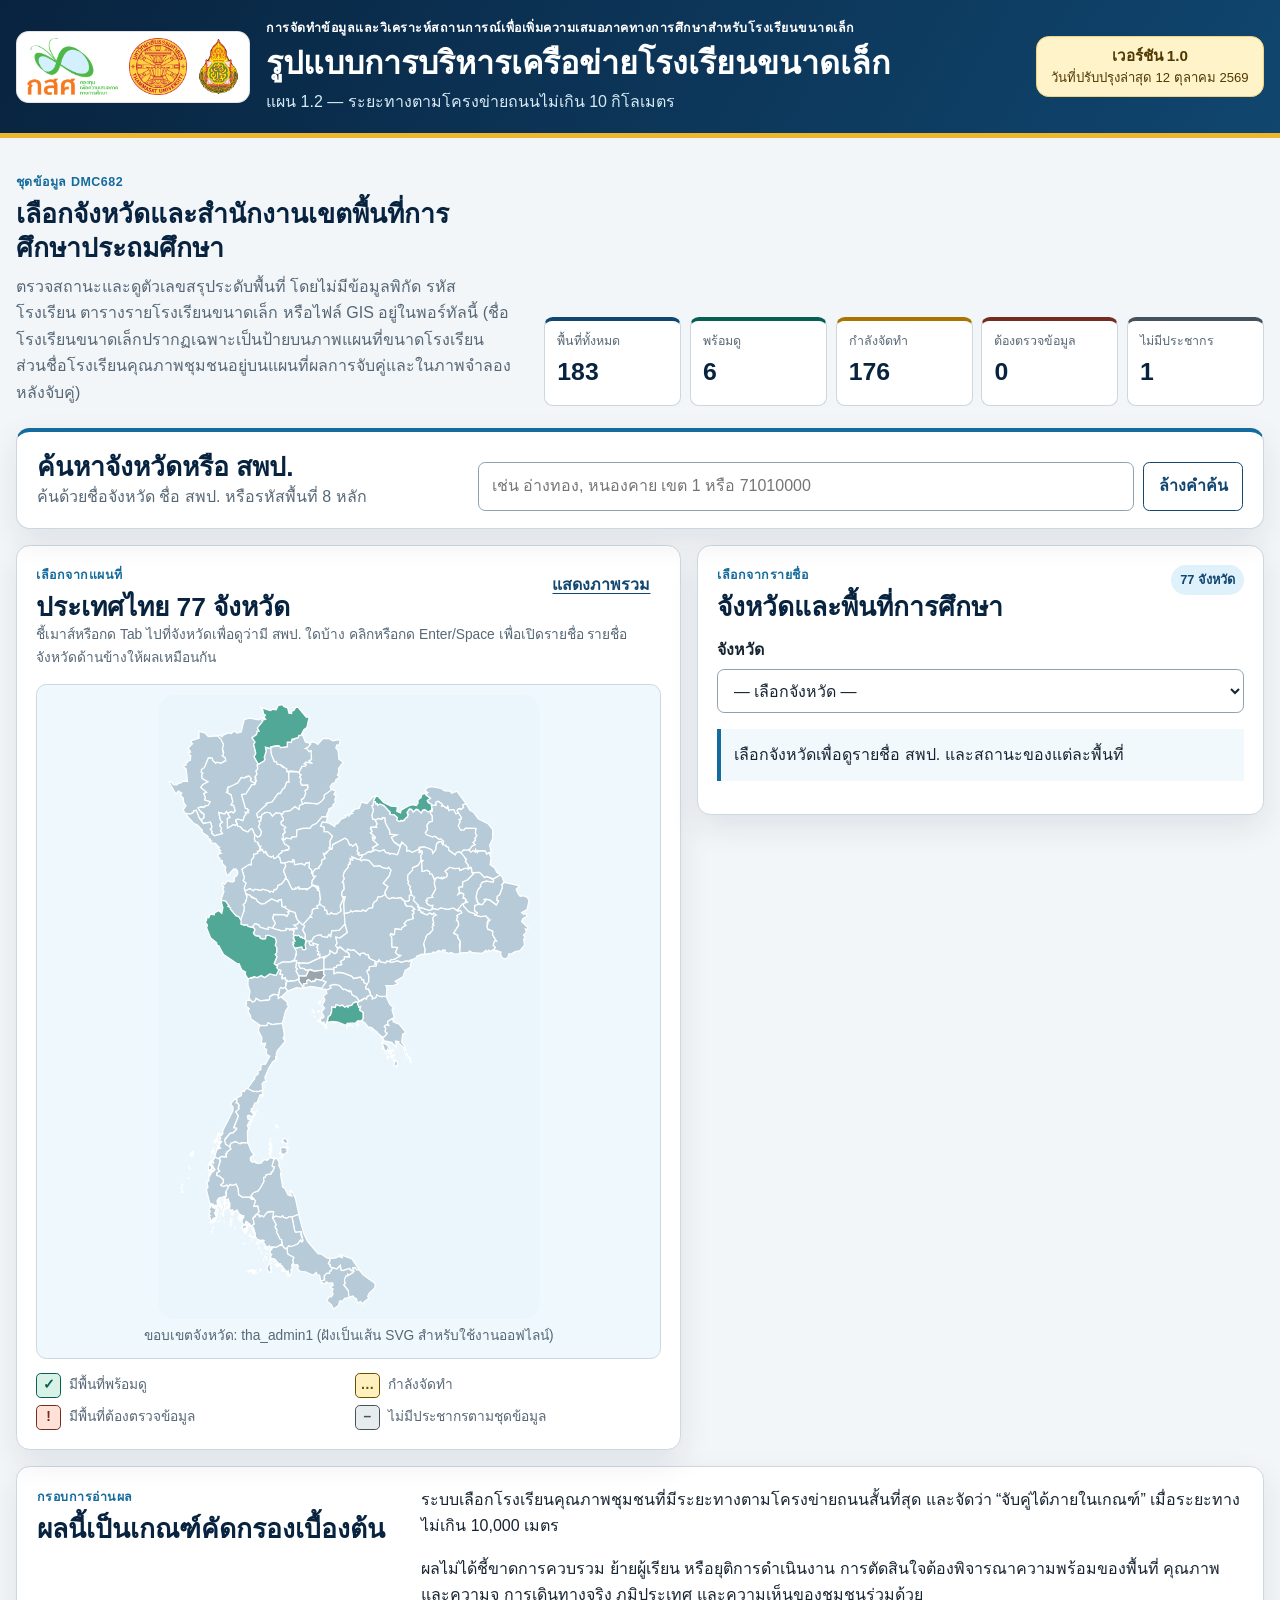
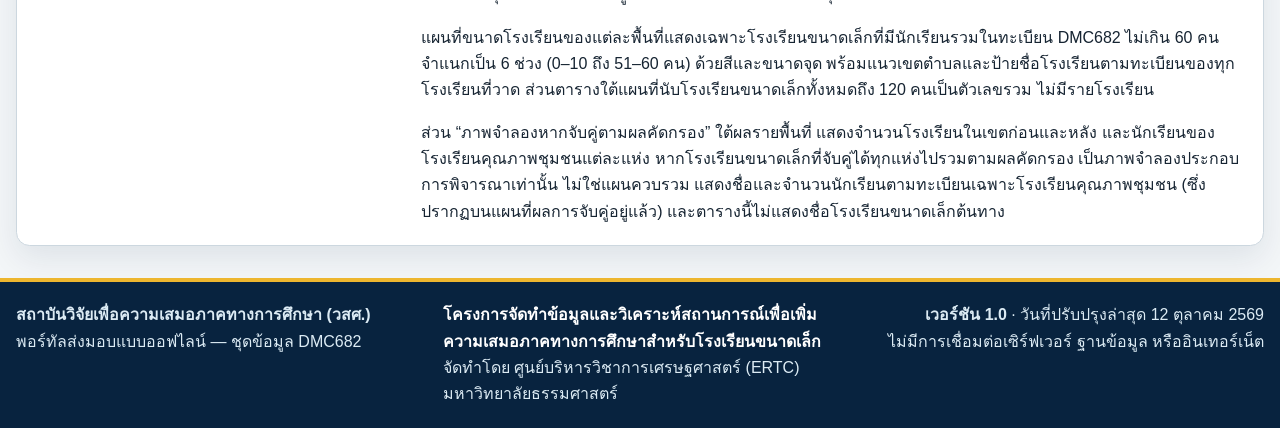
==== commit 5d0b7d56: "ปรับหัวเว็บและท้ายเว็บ: ชื่อหน้าใหม่ วสศ. ผู้จัดทำ ERTC โลโก้ กสศ. เวอร์ชัน 1.0 Co-Authored-By: Clau" ====
--- a/05 พอร์ทัลส่งมอบ สพฐ/index.html
+++ b/05 พอร์ทัลส่งมอบ สพฐ/index.html
@@ -5,7 +5,7 @@
   <meta name="viewport" content="width=device-width, initial-scale=1">
   <meta name="color-scheme" content="light">
   <meta http-equiv="Content-Security-Policy" content="default-src 'self' data:; script-src 'self'; style-src 'self'; img-src 'self' data:; object-src 'none'; base-uri 'none'; form-action 'none'">
-  <title>พอร์ทัลผลการจับคู่โรงเรียนขนาดเล็ก — สพฐ.</title>
+  <title>รูปแบบการบริหารเครือข่ายโรงเรียนขนาดเล็ก — วสศ.</title>
   <link rel="stylesheet" href="portal.css">
   <script src="catalog-data.js" defer></script>
   <script src="portal.js" defer></script>
@@ -16,15 +16,17 @@
   <header class="site-header">
     <div class="shell header-inner">
       <div class="brand-logos">
+        <img class="brand-logo" src="img/logo-eef.png" alt="กองทุนเพื่อความเสมอภาคทางการศึกษา (กสศ.)" width="283" height="180" decoding="async">
         <img class="brand-logo" src="img/logo-tu.png" alt="มหาวิทยาลัยธรรมศาสตร์" width="180" height="180" decoding="async">
         <img class="brand-logo" src="img/logo-obec.png" alt="สำนักงานคณะกรรมการการศึกษาขั้นพื้นฐาน (สพฐ.)" width="129" height="180" decoding="async">
       </div>
       <div>
-        <p class="eyebrow">ระบบส่งมอบผลแบบออฟไลน์</p>
-        <h1>พอร์ทัลผลการจับคู่โรงเรียนขนาดเล็ก</h1>
+        <p class="eyebrow">การจัดทำข้อมูลและวิเคราะห์สถานการณ์เพื่อเพิ่มความเสมอภาคทางการศึกษาสำหรับโรงเรียนขนาดเล็ก</p>
+        <h1>รูปแบบการบริหารเครือข่ายโรงเรียนขนาดเล็ก</h1>
         <p class="header-subtitle">แผน 1.2 — ระยะทางตามโครงข่ายถนนไม่เกิน 10 กิโลเมตร</p>
       </div>
-      <span class="pilot-badge">ฉบับนำร่องเพื่อการตรวจสอบ</span>
+      <!-- เลขเวอร์ชันและวันที่ปรับปรุงเขียนมือ 2 จุด (ที่นี่และท้ายหน้า) แก้พร้อมกันทุกครั้งที่ปรับหน้าเว็บ -->
+      <p class="version-badge"><strong>เวอร์ชัน 1.0</strong><span>วันที่ปรับปรุงล่าสุด 12 ตุลาคม 2569</span></p>
     </div>
   </header>
 
@@ -215,9 +217,9 @@
 
   <footer class="site-footer">
     <div class="shell footer-inner">
-      <p><strong>สำนักงานคณะกรรมการการศึกษาขั้นพื้นฐาน</strong><br>พอร์ทัลส่งมอบแบบออฟไลน์ — ชุดข้อมูล DMC682</p>
-      <p class="footer-project"><strong>โครงการจัดทำข้อมูลและวิเคราะห์สถานการณ์เพื่อเพิ่มความเสมอภาคทางการศึกษาสำหรับโรงเรียนขนาดเล็ก</strong><br>จัดทำโดย คณะเศรษฐศาสตร์ มหาวิทยาลัยธรรมศาสตร์</p>
-      <p class="footer-note">ไม่มีการเชื่อมต่อเซิร์ฟเวอร์ ฐานข้อมูล หรืออินเทอร์เน็ต</p>
+      <p><strong>สถาบันวิจัยเพื่อความเสมอภาคทางการศึกษา (วสศ.)</strong><br>พอร์ทัลส่งมอบแบบออฟไลน์ — ชุดข้อมูล DMC682</p>
+      <p class="footer-project"><strong>โครงการจัดทำข้อมูลและวิเคราะห์สถานการณ์เพื่อเพิ่มความเสมอภาคทางการศึกษาสำหรับโรงเรียนขนาดเล็ก</strong><br>จัดทำโดย ศูนย์บริหารวิชาการเศรษฐศาสตร์ (ERTC) <span class="footer-keep">มหาวิทยาลัยธรรมศาสตร์</span></p>
+      <p class="footer-note"><strong>เวอร์ชัน 1.0</strong> · วันที่ปรับปรุงล่าสุด 12 ตุลาคม 2569<br>ไม่มีการเชื่อมต่อเซิร์ฟเวอร์ ฐานข้อมูล หรืออินเทอร์เน็ต</p>
     </div>
   </footer>
 
--- a/05 พอร์ทัลส่งมอบ สพฐ/portal.css
+++ b/05 พอร์ทัลส่งมอบ สพฐ/portal.css
@@ -145,7 +145,7 @@
   color: #fff;
 }
 
-/* โลโก้มหาวิทยาลัยธรรมศาสตร์และ สพฐ. บนแผ่นสีขาว ให้โลโก้ที่มีพื้นขาว (JPEG ต้นฉบับ) กลืนกับพื้น */
+/* โลโก้ กสศ. มหาวิทยาลัยธรรมศาสตร์ และ สพฐ. บนแผ่นสีขาว ให้โลโก้ที่มีพื้นขาว (JPEG ต้นฉบับ) กลืนกับพื้น */
 .brand-logos {
   display: flex;
   align-items: center;
@@ -167,16 +167,21 @@
   color: #d8eaf5;
 }
 
-.pilot-badge {
-  max-width: 13rem;
-  padding: 0.55rem 0.8rem;
+.version-badge {
+  display: grid;
+  margin: 0;
+  padding: 0.5rem 0.9rem;
   border: 1px solid #f4d37b;
-  border-radius: 999px;
+  border-radius: 0.8rem;
   background: #fff3ca;
   color: #503900;
-  font-size: 0.9rem;
-  font-weight: 700;
+  font-size: 0.82rem;
+  line-height: 1.5;
   text-align: center;
+}
+
+.version-badge strong {
+  font-size: 0.95rem;
 }
 
 .eyebrow {
@@ -978,7 +983,12 @@
   color: #fff;
 }
 
+.footer-keep {
+  white-space: nowrap;
+}
+
 .footer-note {
+  grid-column: -2 / -1;
   justify-self: end;
   text-align: right;
 }
@@ -1052,8 +1062,10 @@
     width: min(100% - 1rem, 90rem);
   }
 
+  /* จอแคบ: โลโก้ ชื่อ และป้ายเวอร์ชันเรียงลงทีละแถว ให้ชื่อโครงการและชื่อหน้าใช้ความกว้างเต็มแถว */
   .header-inner {
-    grid-template-columns: auto minmax(0, 1fr);
+    grid-template-columns: minmax(0, 1fr);
+    gap: 0.75rem;
   }
 
   .brand-logo {
@@ -1061,14 +1073,14 @@
   }
 
   .brand-logos {
+    justify-self: start;
     gap: 0.5rem;
     padding: 0.35rem 0.5rem;
   }
 
-  .pilot-badge {
-    grid-column: 1 / -1;
-    max-width: none;
+  .version-badge {
     justify-self: start;
+    text-align: left;
   }
 
   .search-panel,
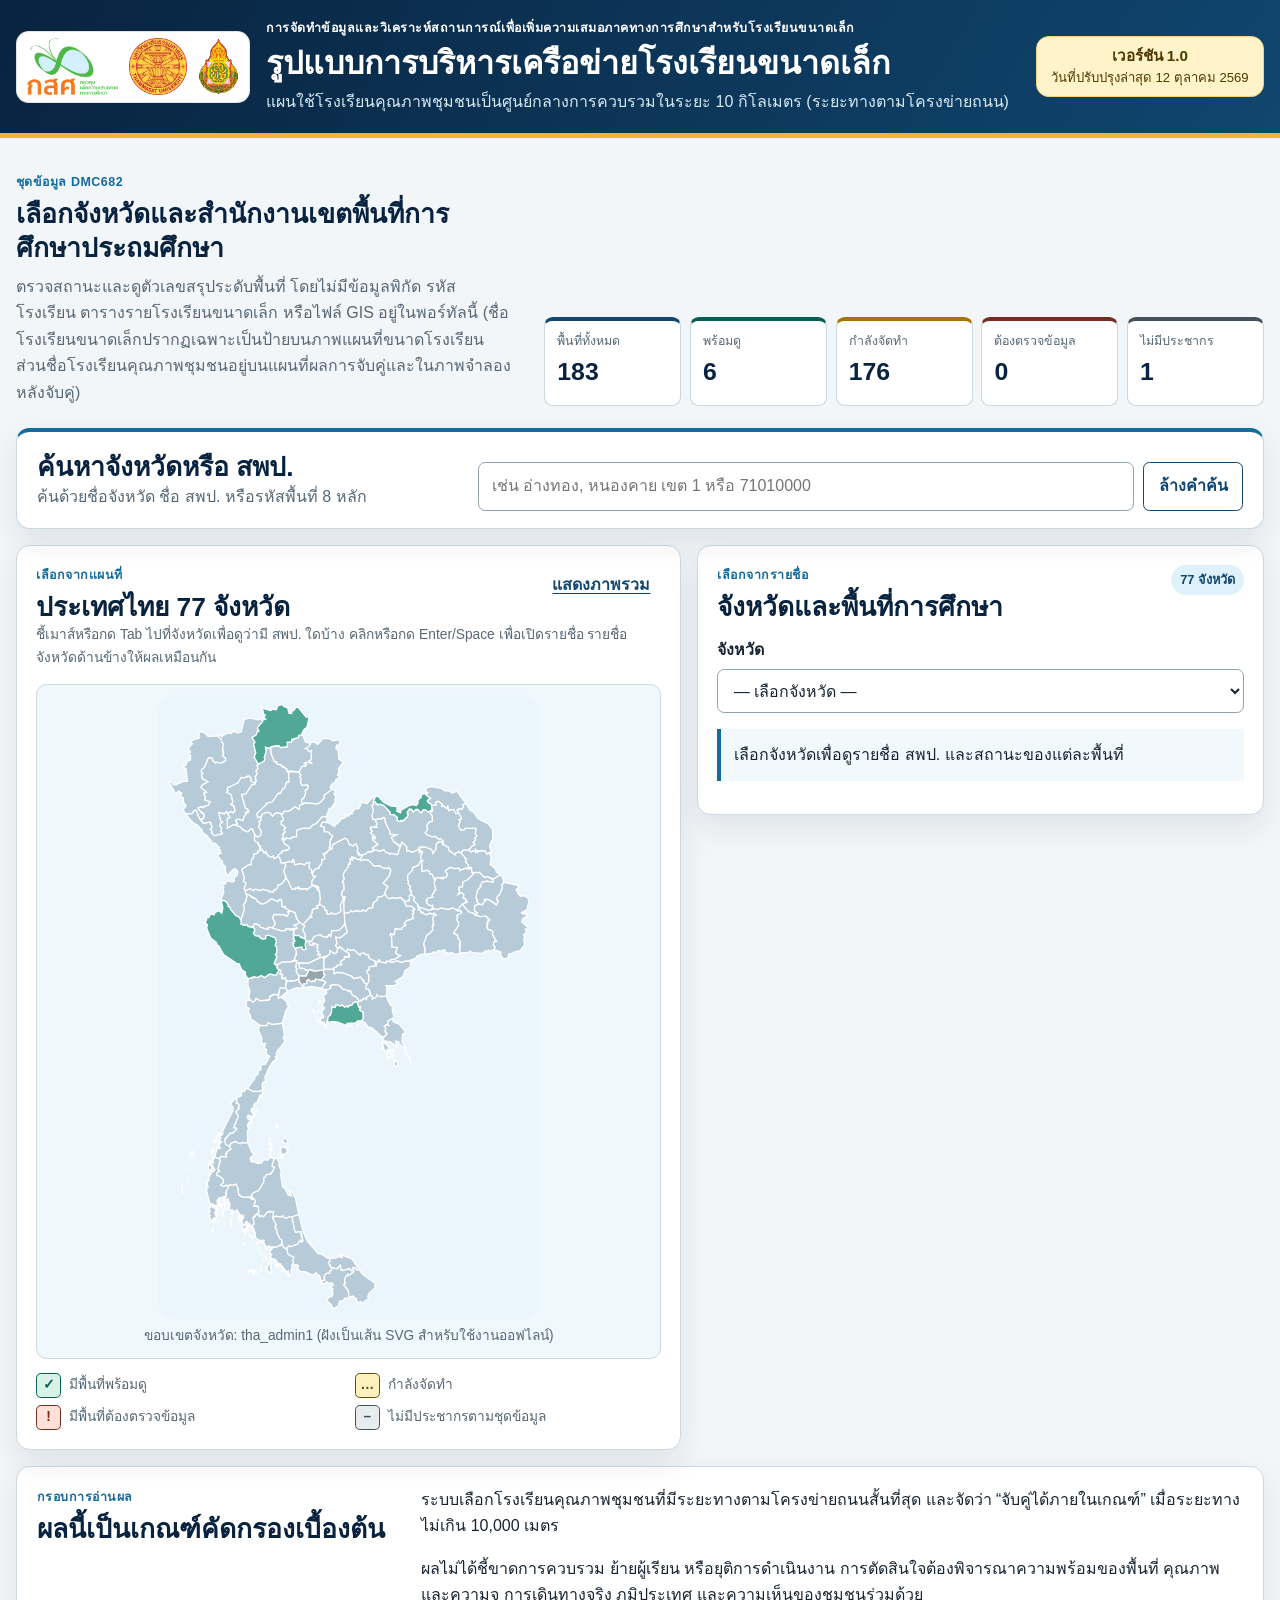
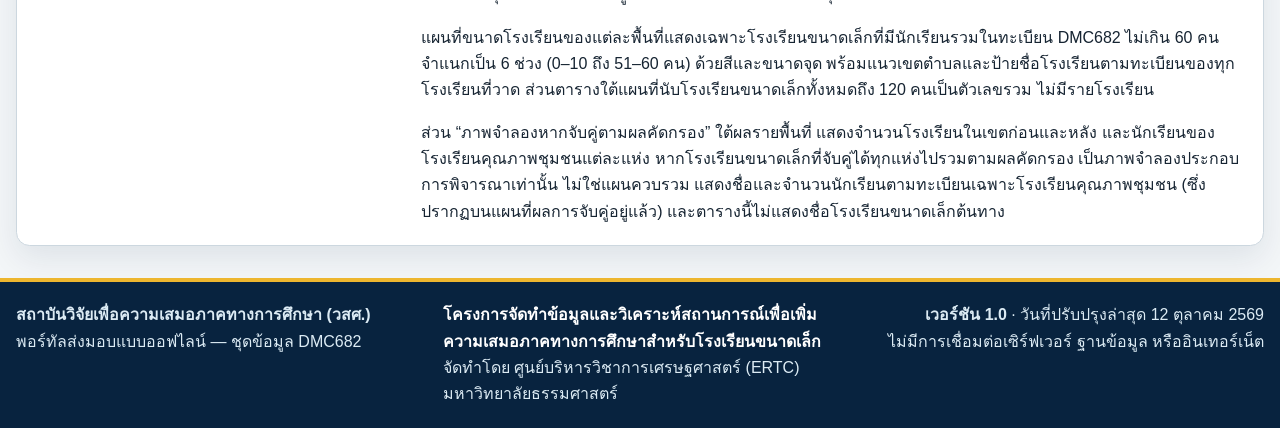
==== commit 21915da8: "ใช้ชื่อแผนใหม่แทน แผน 1.2 บนเว็บ แผนที่ และ PDF (pipeline 1.9.0) Co-Authored-By: Claude Opus 5.5 (1M" ====
--- a/05 พอร์ทัลส่งมอบ สพฐ/index.html
+++ b/05 พอร์ทัลส่งมอบ สพฐ/index.html
@@ -23,7 +23,7 @@
       <div>
         <p class="eyebrow">การจัดทำข้อมูลและวิเคราะห์สถานการณ์เพื่อเพิ่มความเสมอภาคทางการศึกษาสำหรับโรงเรียนขนาดเล็ก</p>
         <h1>รูปแบบการบริหารเครือข่ายโรงเรียนขนาดเล็ก</h1>
-        <p class="header-subtitle">แผน 1.2 — ระยะทางตามโครงข่ายถนนไม่เกิน 10 กิโลเมตร</p>
+        <p class="header-subtitle">แผนใช้โรงเรียนคุณภาพชุมชนเป็นศูนย์กลางการควบรวมในระยะ 10 กิโลเมตร (ระยะทางตามโครงข่ายถนน)</p>
       </div>
       <!-- เลขเวอร์ชันและวันที่ปรับปรุงเขียนมือ 2 จุด (ที่นี่และท้ายหน้า) แก้พร้อมกันทุกครั้งที่ปรับหน้าเว็บ -->
       <p class="version-badge"><strong>เวอร์ชัน 1.0</strong><span>วันที่ปรับปรุงล่าสุด 12 ตุลาคม 2569</span></p>
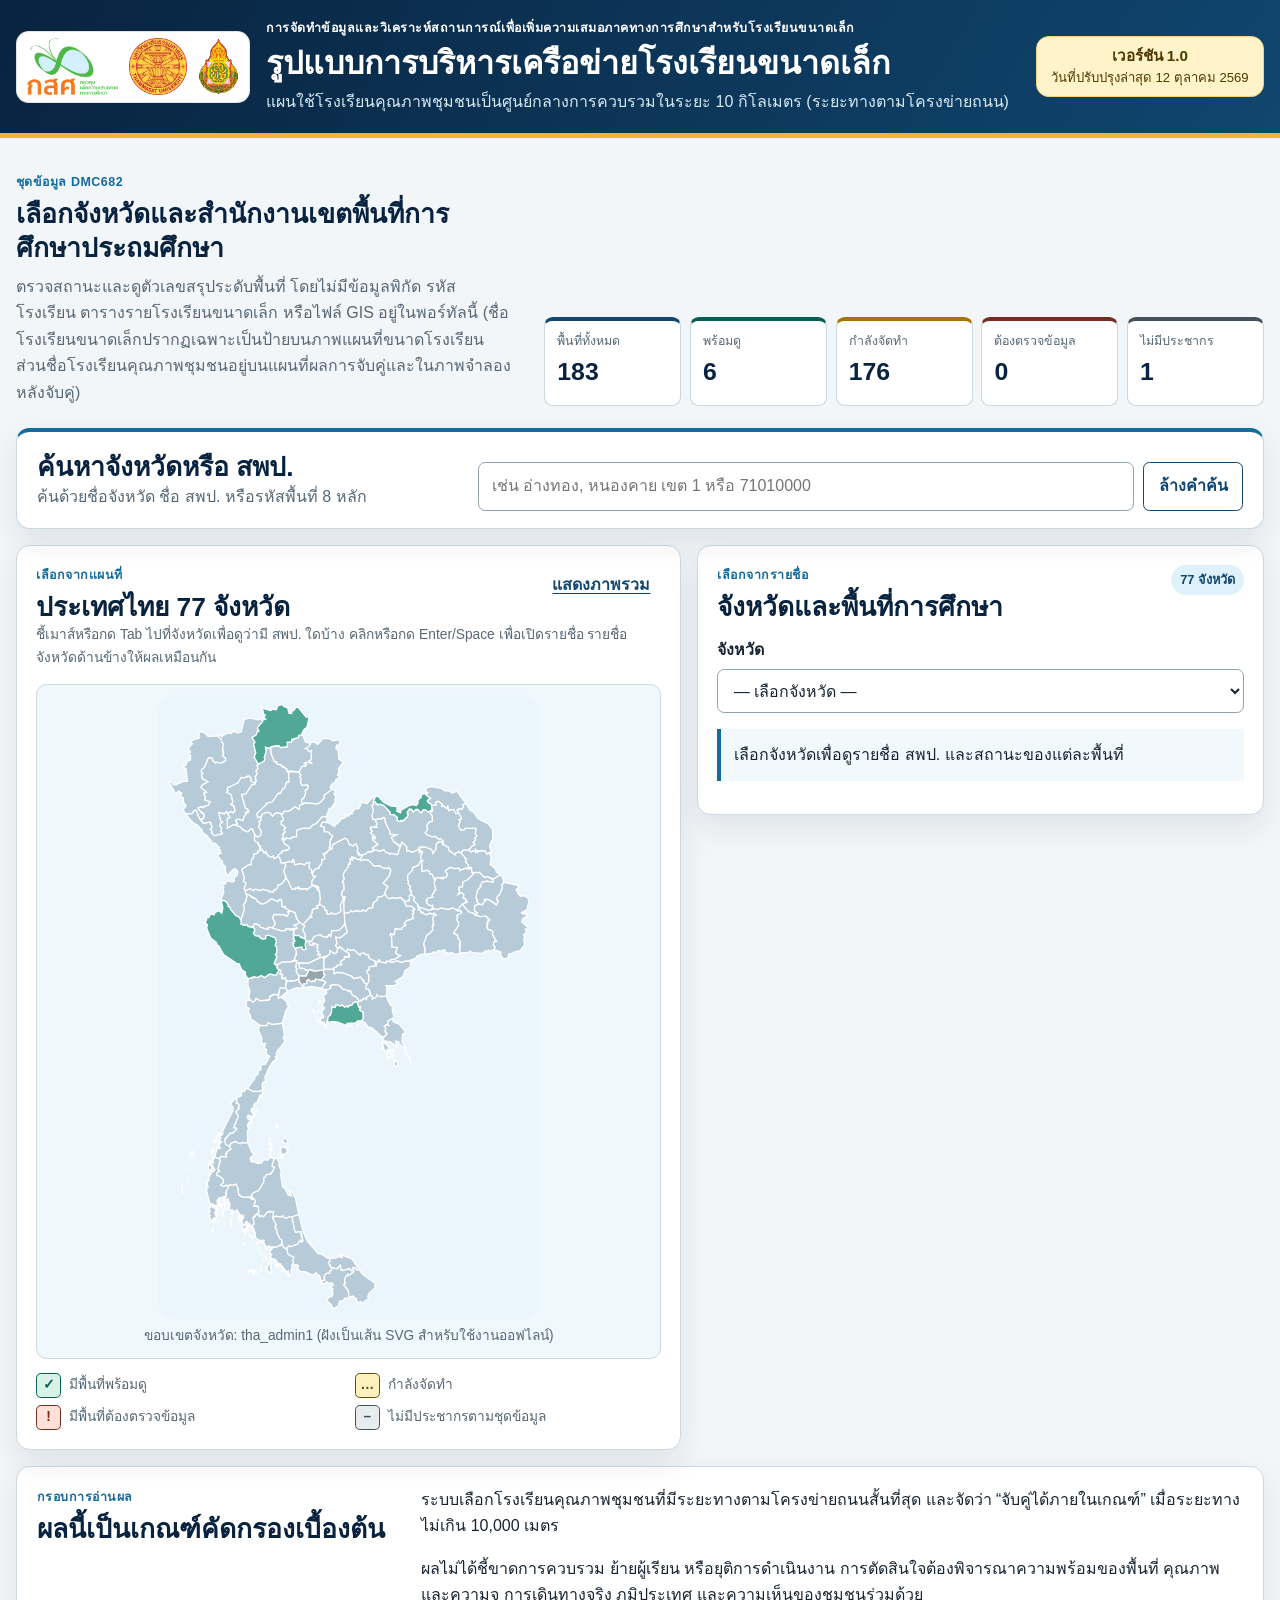
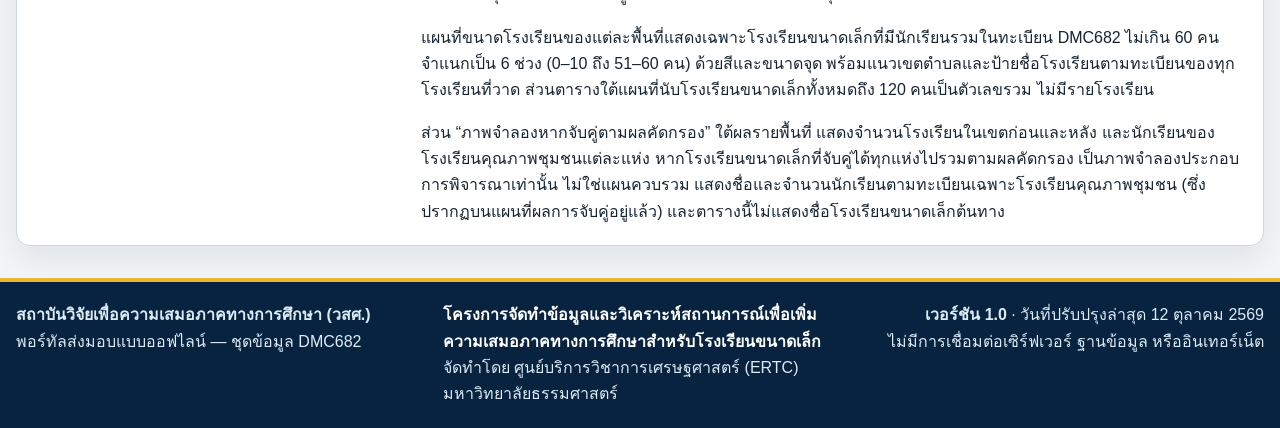
==== commit 7521f64a: "แก้ชื่อผู้จัดทำเป็น ศูนย์บริการวิชาการเศรษฐศาสตร์ (ERTC) ตามปกรายงาน Co-Authored-By: Claude Opus 5.5" ====
--- a/05 พอร์ทัลส่งมอบ สพฐ/index.html
+++ b/05 พอร์ทัลส่งมอบ สพฐ/index.html
@@ -218,7 +218,7 @@
   <footer class="site-footer">
     <div class="shell footer-inner">
       <p><strong>สถาบันวิจัยเพื่อความเสมอภาคทางการศึกษา (วสศ.)</strong><br>พอร์ทัลส่งมอบแบบออฟไลน์ — ชุดข้อมูล DMC682</p>
-      <p class="footer-project"><strong>โครงการจัดทำข้อมูลและวิเคราะห์สถานการณ์เพื่อเพิ่มความเสมอภาคทางการศึกษาสำหรับโรงเรียนขนาดเล็ก</strong><br>จัดทำโดย ศูนย์บริหารวิชาการเศรษฐศาสตร์ (ERTC) <span class="footer-keep">มหาวิทยาลัยธรรมศาสตร์</span></p>
+      <p class="footer-project"><strong>โครงการจัดทำข้อมูลและวิเคราะห์สถานการณ์เพื่อเพิ่มความเสมอภาคทางการศึกษาสำหรับโรงเรียนขนาดเล็ก</strong><br>จัดทำโดย ศูนย์บริการวิชาการเศรษฐศาสตร์ (ERTC) <span class="footer-keep">มหาวิทยาลัยธรรมศาสตร์</span></p>
       <p class="footer-note"><strong>เวอร์ชัน 1.0</strong> · วันที่ปรับปรุงล่าสุด 12 ตุลาคม 2569<br>ไม่มีการเชื่อมต่อเซิร์ฟเวอร์ ฐานข้อมูล หรืออินเทอร์เน็ต</p>
     </div>
   </footer>
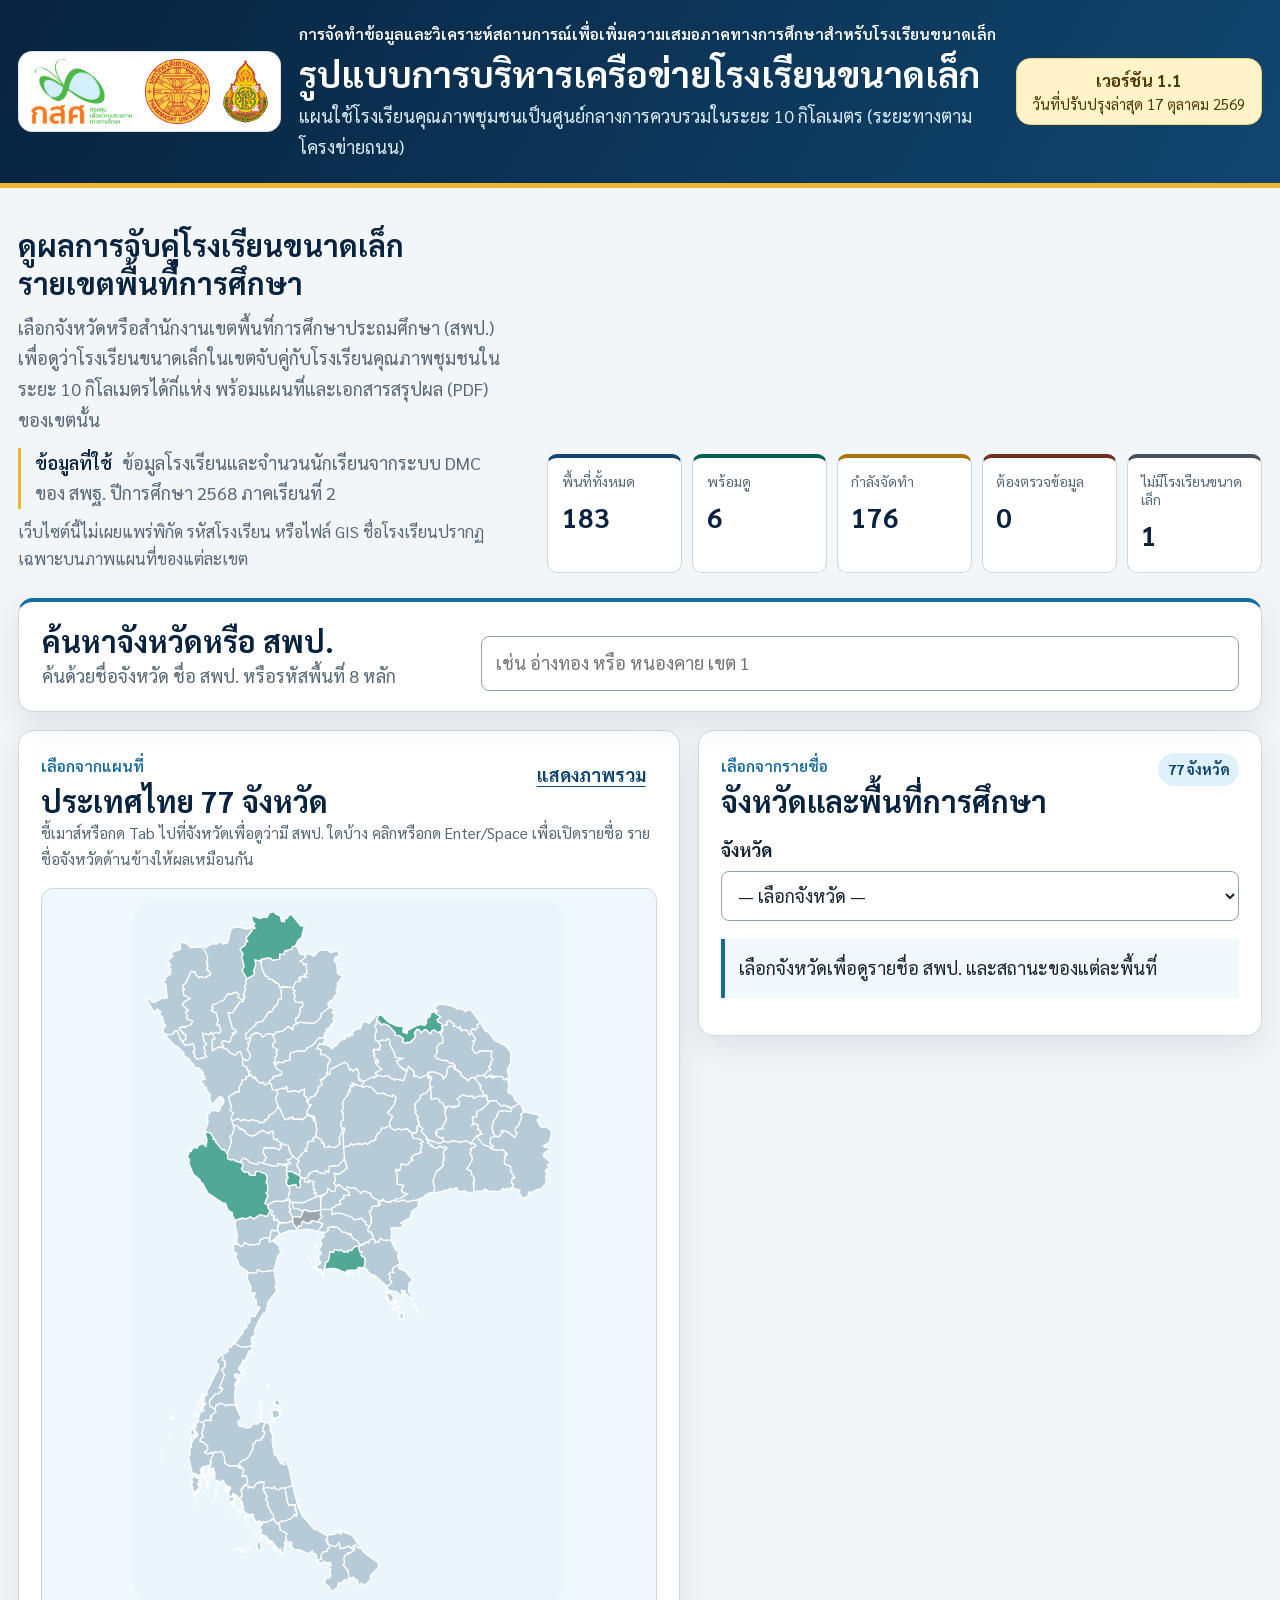
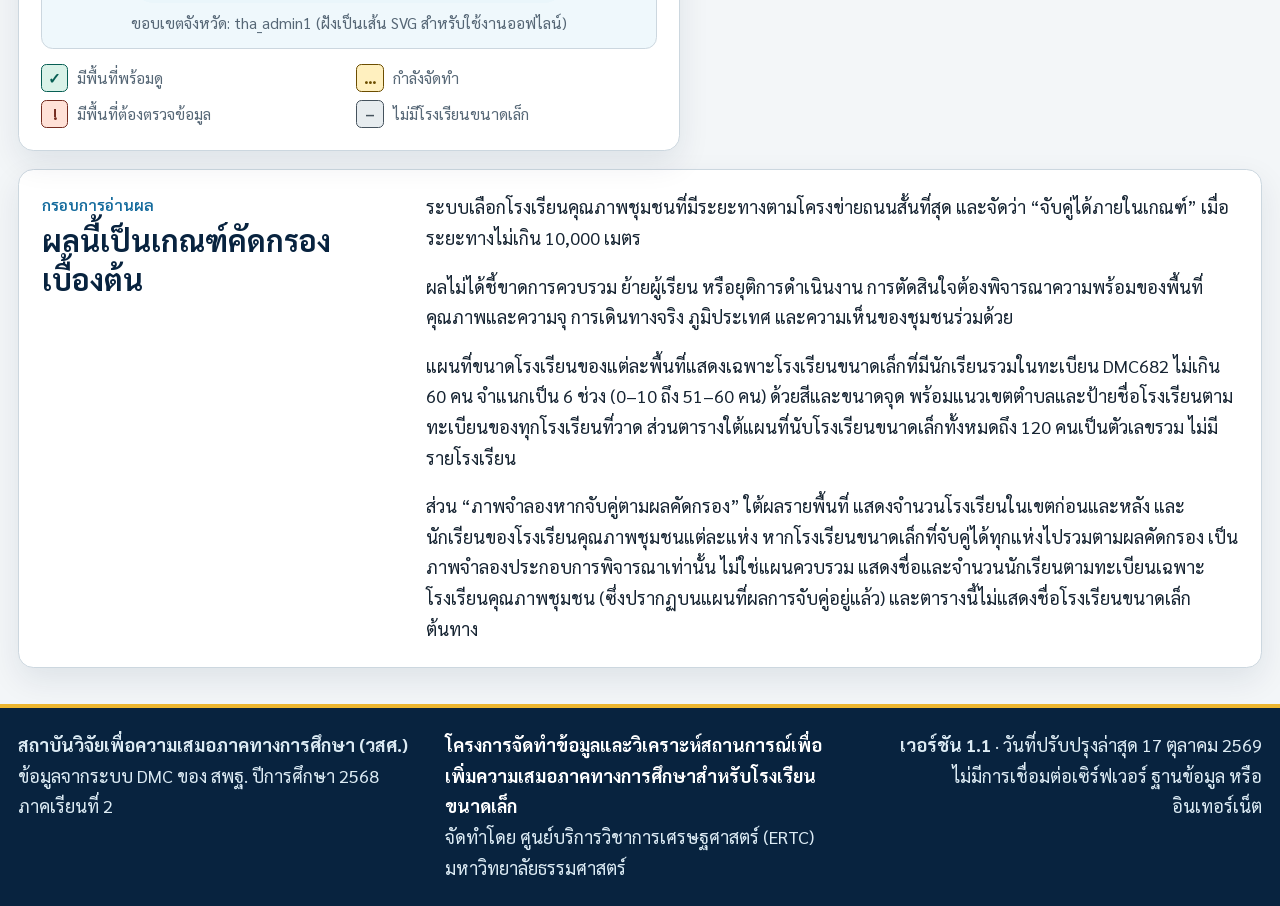
==== commit 86c655c4: "ปรับส่วนบนของเว็บให้อ่านเข้าใจ บอกที่มาข้อมูล DMC ปีการศึกษา 2568 ภาคเรียนที่ 2 และใช้ฟอนต์ Sarabun " ====
--- a/05 พอร์ทัลส่งมอบ สพฐ/index.html
+++ b/05 พอร์ทัลส่งมอบ สพฐ/index.html
@@ -26,23 +26,26 @@
         <p class="header-subtitle">แผนใช้โรงเรียนคุณภาพชุมชนเป็นศูนย์กลางการควบรวมในระยะ 10 กิโลเมตร (ระยะทางตามโครงข่ายถนน)</p>
       </div>
       <!-- เลขเวอร์ชันและวันที่ปรับปรุงเขียนมือ 2 จุด (ที่นี่และท้ายหน้า) แก้พร้อมกันทุกครั้งที่ปรับหน้าเว็บ -->
-      <p class="version-badge"><strong>เวอร์ชัน 1.0</strong><span>วันที่ปรับปรุงล่าสุด 12 ตุลาคม 2569</span></p>
+      <p class="version-badge"><strong>เวอร์ชัน 1.1</strong><span>วันที่ปรับปรุงล่าสุด 17 ตุลาคม 2569</span></p>
     </div>
   </header>
 
   <main id="main-content" class="shell" tabindex="-1">
+    <!-- ส่วนบน (เวอร์ชัน 1.1, 17 ต.ค. 2569): โครงเดิม (ข้อความซ้าย การ์ดสถานะขวา ช่องค้นหาแถบเต็ม) แต่ข้อความอ่านง่ายขึ้น
+         และบอกที่มาข้อมูลชัดเจน; ตัวเลขในการ์ดมาจาก portal.js ผ่าน data-summary -->
     <section class="intro" aria-labelledby="intro-title">
       <div>
-        <p class="eyebrow">ชุดข้อมูล DMC682</p>
-        <h2 id="intro-title">เลือกจังหวัดและสำนักงานเขตพื้นที่การศึกษาประถมศึกษา</h2>
-        <p>ตรวจสถานะและดูตัวเลขสรุประดับพื้นที่ โดยไม่มีข้อมูลพิกัด รหัสโรงเรียน ตารางรายโรงเรียนขนาดเล็ก หรือไฟล์ GIS อยู่ในพอร์ทัลนี้ (ชื่อโรงเรียนขนาดเล็กปรากฏเฉพาะเป็นป้ายบนภาพแผนที่ขนาดโรงเรียน ส่วนชื่อโรงเรียนคุณภาพชุมชนอยู่บนแผนที่ผลการจับคู่และในภาพจำลองหลังจับคู่)</p>
+        <h2 id="intro-title">ดูผลการจับคู่<span class="nowrap">โรงเรียนขนาดเล็ก</span><span class="nowrap">รายเขตพื้นที่การศึกษา</span></h2>
+        <p class="intro-lead">เลือกจังหวัดหรือสำนักงานเขตพื้นที่การศึกษาประถมศึกษา (สพป.) เพื่อดูว่าโรงเรียนขนาดเล็กในเขตจับคู่กับโรงเรียนคุณภาพชุมชนในระยะ 10 กิโลเมตรได้กี่แห่ง พร้อมแผนที่และเอกสารสรุปผล (PDF) ของเขตนั้น</p>
+        <p class="intro-source"><strong>ข้อมูลที่ใช้</strong> ข้อมูลโรงเรียนและจำนวนนักเรียนจากระบบ DMC ของ สพฐ. <span class="nowrap">ปีการศึกษา 2568</span> <span class="nowrap">ภาคเรียนที่ 2</span></p>
+        <p class="intro-privacy">เว็บไซต์นี้ไม่เผยแพร่พิกัด รหัสโรงเรียน หรือไฟล์ GIS ชื่อโรงเรียนปรากฏเฉพาะบนภาพแผนที่ของแต่ละเขต</p>
       </div>
       <dl class="summary-strip" aria-label="สรุปสถานะ 183 พื้นที่">
-        <div><dt>พื้นที่ทั้งหมด</dt><dd id="summary-total">—</dd></div>
-        <div class="summary-ready"><dt>พร้อมดู</dt><dd id="summary-ready">—</dd></div>
-        <div class="summary-pending"><dt>กำลังจัดทำ</dt><dd id="summary-pending">—</dd></div>
-        <div class="summary-review"><dt>ต้องตรวจข้อมูล</dt><dd id="summary-blocked">—</dd></div>
-        <div class="summary-empty"><dt>ไม่มีประชากร</dt><dd id="summary-empty">—</dd></div>
+        <div><dt>พื้นที่ทั้งหมด</dt><dd data-summary="total">—</dd></div>
+        <div class="summary-ready"><dt>พร้อมดู</dt><dd data-summary="ready">—</dd></div>
+        <div class="summary-pending"><dt>กำลังจัดทำ</dt><dd data-summary="pending">—</dd></div>
+        <div class="summary-review"><dt>ต้องตรวจข้อมูล</dt><dd data-summary="blocked">—</dd></div>
+        <div class="summary-empty"><dt>ไม่มีโรงเรียนขนาดเล็ก</dt><dd data-summary="empty">—</dd></div>
       </dl>
     </section>
 
@@ -53,7 +56,7 @@
       </div>
       <div class="search-controls">
         <label class="sr-only" for="catalog-search">คำค้น</label>
-        <input id="catalog-search" type="search" inputmode="search" autocomplete="off" aria-describedby="search-hint search-status" placeholder="เช่น อ่างทอง, หนองคาย เขต 1 หรือ 71010000">
+        <input id="catalog-search" type="search" inputmode="search" autocomplete="off" aria-describedby="search-hint search-status" placeholder="เช่น อ่างทอง หรือ หนองคาย เขต 1">
         <button id="clear-search" class="button button-secondary" type="button" hidden>ล้างคำค้น</button>
       </div>
       <p id="search-status" class="sr-only" role="status" aria-live="polite"></p>
@@ -160,7 +163,7 @@
           <li><span class="legend-symbol symbol-ready" aria-hidden="true">✓</span> มีพื้นที่พร้อมดู</li>
           <li><span class="legend-symbol symbol-pending" aria-hidden="true">…</span> กำลังจัดทำ</li>
           <li><span class="legend-symbol symbol-review" aria-hidden="true">!</span> มีพื้นที่ต้องตรวจข้อมูล</li>
-          <li><span class="legend-symbol symbol-empty" aria-hidden="true">–</span> ไม่มีประชากรตามชุดข้อมูล</li>
+          <li><span class="legend-symbol symbol-empty" aria-hidden="true">–</span> ไม่มีโรงเรียนขนาดเล็ก</li>
         </ul>
       </section>
 
@@ -217,9 +220,9 @@
 
   <footer class="site-footer">
     <div class="shell footer-inner">
-      <p><strong>สถาบันวิจัยเพื่อความเสมอภาคทางการศึกษา (วสศ.)</strong><br>พอร์ทัลส่งมอบแบบออฟไลน์ — ชุดข้อมูล DMC682</p>
+      <p><strong>สถาบันวิจัยเพื่อความเสมอภาคทางการศึกษา (วสศ.)</strong><br>ข้อมูลจากระบบ DMC ของ สพฐ. <span class="footer-keep">ปีการศึกษา 2568</span> <span class="footer-keep">ภาคเรียนที่ 2</span></p>
       <p class="footer-project"><strong>โครงการจัดทำข้อมูลและวิเคราะห์สถานการณ์เพื่อเพิ่มความเสมอภาคทางการศึกษาสำหรับโรงเรียนขนาดเล็ก</strong><br>จัดทำโดย ศูนย์บริการวิชาการเศรษฐศาสตร์ (ERTC) <span class="footer-keep">มหาวิทยาลัยธรรมศาสตร์</span></p>
-      <p class="footer-note"><strong>เวอร์ชัน 1.0</strong> · วันที่ปรับปรุงล่าสุด 12 ตุลาคม 2569<br>ไม่มีการเชื่อมต่อเซิร์ฟเวอร์ ฐานข้อมูล หรืออินเทอร์เน็ต</p>
+      <p class="footer-note"><strong>เวอร์ชัน 1.1</strong> · วันที่ปรับปรุงล่าสุด 17 ตุลาคม 2569<br>ไม่มีการเชื่อมต่อเซิร์ฟเวอร์ ฐานข้อมูล หรืออินเทอร์เน็ต</p>
     </div>
   </footer>
 
--- a/05 พอร์ทัลส่งมอบ สพฐ/portal.css
+++ b/05 พอร์ทัลส่งมอบ สพฐ/portal.css
@@ -1,3 +1,28 @@
+/* ฟอนต์ Sarabun (Cadson Demak, SIL OFL 1.1 — fonts/OFL.txt) ตัดเหลืออักษรไทย ละติน และเครื่องหมายที่ใช้ ฝังในเว็บเพื่อใช้แบบออฟไลน์ (เวอร์ชัน 1.1) */
+@font-face {
+  font-family: "Sarabun";
+  src: url("fonts/Sarabun-Regular.woff") format("woff");
+  font-weight: 400;
+  font-style: normal;
+  font-display: swap;
+}
+
+@font-face {
+  font-family: "Sarabun";
+  src: url("fonts/Sarabun-SemiBold.woff") format("woff");
+  font-weight: 600;
+  font-style: normal;
+  font-display: swap;
+}
+
+@font-face {
+  font-family: "Sarabun";
+  src: url("fonts/Sarabun-Bold.woff") format("woff");
+  font-weight: 700;
+  font-style: normal;
+  font-display: swap;
+}
+
 :root {
   color-scheme: light;
   --navy-950: #08233f;
@@ -21,8 +46,9 @@
   --empty-bg: #e7ecef;
   --focus: #e65c00;
   --shadow: 0 12px 32px rgb(8 35 63 / 9%);
-  font-family: Tahoma, "Noto Sans Thai", "Leelawadee UI", sans-serif;
-  font-size: 100%;
+  font-family: "Sarabun", Tahoma, "Noto Sans Thai", "Leelawadee UI", sans-serif;
+  /* Sarabun ตัวเล็กกว่า Tahoma ที่ขนาดเดียวกัน จึงขยายฐานเป็น 18 px */
+  font-size: 112.5%;
 }
 
 * {
@@ -37,7 +63,7 @@
   margin: 0;
   background: var(--page);
   color: var(--ink);
-  line-height: 1.65;
+  line-height: 1.7;
 }
 
 button,
@@ -184,13 +210,12 @@
   font-size: 0.95rem;
 }
 
+/* ป้ายเล็กเหนือหัวข้อ: อักษรไทยไม่ยืดช่องไฟและไม่มีตัวพิมพ์ใหญ่ จึงไม่ใช้ letter-spacing/uppercase */
 .eyebrow {
-  margin-bottom: 0.25rem;
+  margin-bottom: 0.15rem;
   color: var(--blue-700);
-  font-size: 0.78rem;
-  font-weight: 800;
-  letter-spacing: 0.04em;
-  text-transform: uppercase;
+  font-size: 0.86rem;
+  font-weight: 600;
 }
 
 .intro {
@@ -201,10 +226,32 @@
   padding-block: 2.1rem 1.4rem;
 }
 
-.intro > div > p:last-child {
+.intro-lead {
+  max-width: 50rem;
+  margin-bottom: 0.7rem;
+  color: var(--muted);
+}
+
+/* ที่มาข้อมูล (เวอร์ชัน 1.1): บอกชัดว่าเป็นข้อมูล DMC ของ สพฐ. ปีการศึกษาใด แทนป้าย "ชุดข้อมูล DMC682" */
+.intro-source {
+  max-width: 50rem;
+  margin-bottom: 0.5rem;
+  padding-left: 0.75rem;
+  border-left: 3px solid #edb62f;
+  color: var(--muted);
+}
+
+.intro-source strong {
+  margin-right: 0.35rem;
+  color: var(--navy-950);
+  font-weight: 600;
+}
+
+.intro-privacy {
   max-width: 50rem;
   margin-bottom: 0;
   color: var(--muted);
+  font-size: 0.9rem;
 }
 
 .summary-strip {
@@ -318,6 +365,16 @@
   flex: 0 0 auto;
   background: #fff;
   color: var(--navy-800);
+}
+
+/* .button ตั้ง display ไว้ จึงต้องบอกให้ปุ่มที่มี hidden (เช่น ล้างคำค้น ตอนช่องว่าง) ซ่อนจริง */
+.button[hidden] {
+  display: none;
+}
+
+/* คำไทยที่ไม่ควรถูกตัดขึ้นบรรทัดใหม่กลางวลี เช่น "โรงเรียนขนาดเล็ก" "ภาคเรียนที่ 2" */
+.nowrap {
+  white-space: nowrap;
 }
 
 .button-disabled {
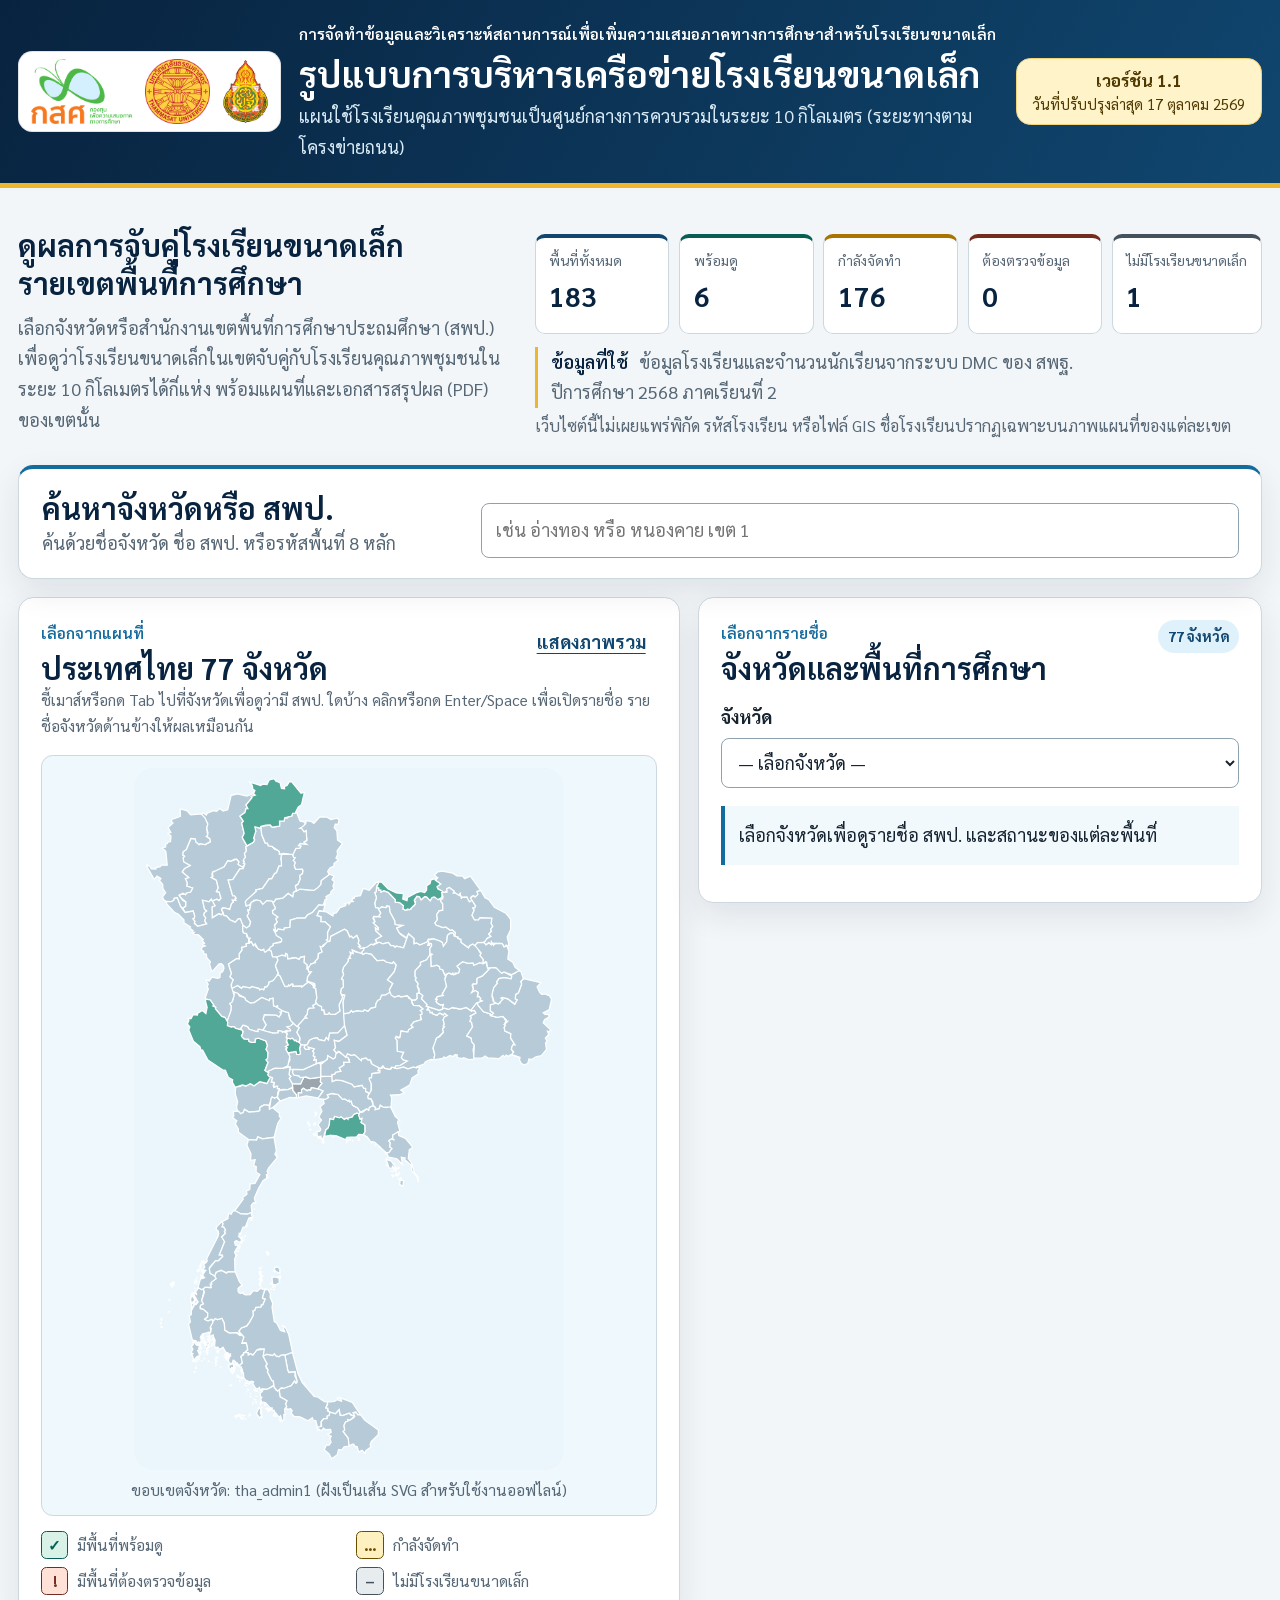
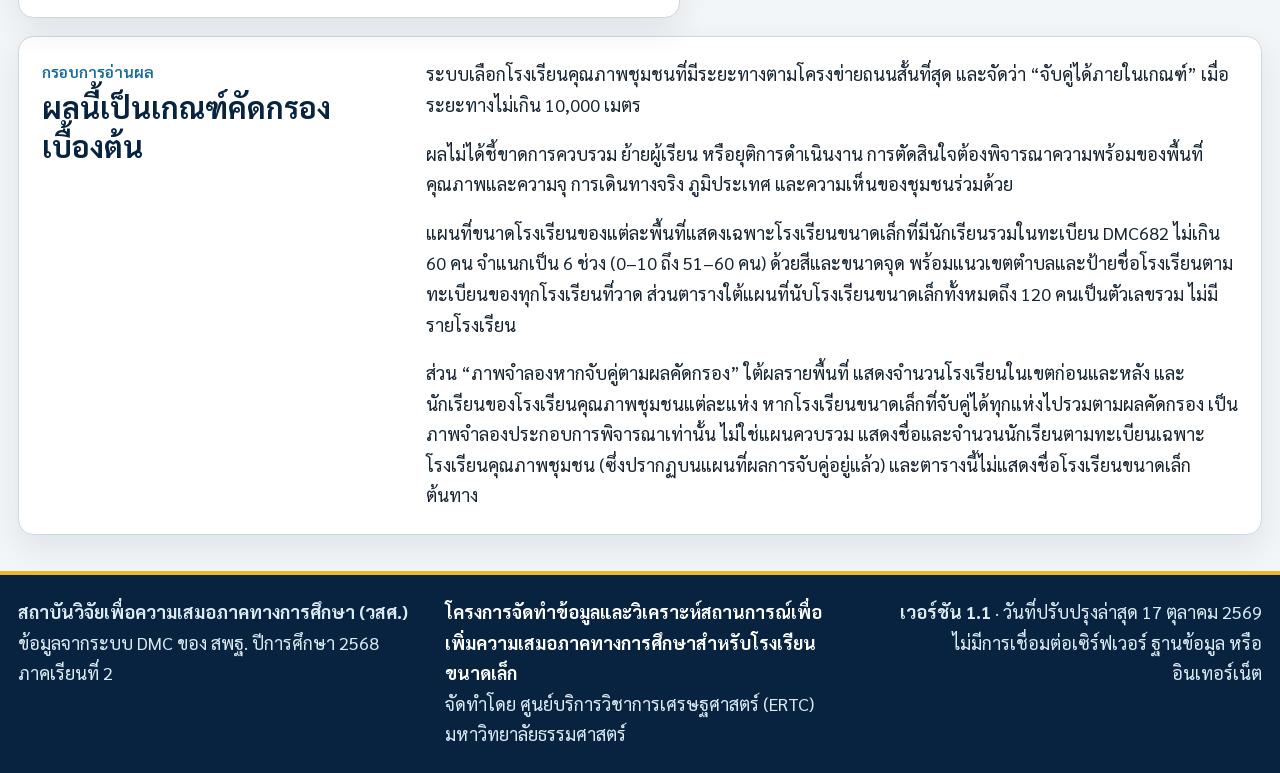
==== commit 5b4bc98e: "จัดส่วนบนของเว็บใหม่: การ์ดสถานะ ที่มาข้อมูล และข้อความเรื่องพิกัดอยู่คอลัมน์ขวาชิดบน ไม่เหลือที่ว่า" ====
--- a/05 พอร์ทัลส่งมอบ สพฐ/index.html
+++ b/05 พอร์ทัลส่งมอบ สพฐ/index.html
@@ -31,22 +31,24 @@
   </header>
 
   <main id="main-content" class="shell" tabindex="-1">
-    <!-- ส่วนบน (เวอร์ชัน 1.1, 17 ต.ค. 2569): โครงเดิม (ข้อความซ้าย การ์ดสถานะขวา ช่องค้นหาแถบเต็ม) แต่ข้อความอ่านง่ายขึ้น
-         และบอกที่มาข้อมูลชัดเจน; ตัวเลขในการ์ดมาจาก portal.js ผ่าน data-summary -->
+    <!-- ส่วนบน (เวอร์ชัน 1.1, 17 ต.ค. 2569): ซ้ายคือหัวข้อและคำอธิบาย ขวาคือการ์ดสถานะ ที่มาข้อมูล และข้อความเรื่องพิกัด (ชิดบนทั้งคู่)
+         ช่องค้นหาแถบเต็มอยู่ถัดลงไปเหมือนเดิม; ตัวเลขในการ์ดมาจาก portal.js ผ่าน data-summary -->
     <section class="intro" aria-labelledby="intro-title">
       <div>
         <h2 id="intro-title">ดูผลการจับคู่<span class="nowrap">โรงเรียนขนาดเล็ก</span><span class="nowrap">รายเขตพื้นที่การศึกษา</span></h2>
-        <p class="intro-lead">เลือกจังหวัดหรือสำนักงานเขตพื้นที่การศึกษาประถมศึกษา (สพป.) เพื่อดูว่าโรงเรียนขนาดเล็กในเขตจับคู่กับโรงเรียนคุณภาพชุมชนในระยะ 10 กิโลเมตรได้กี่แห่ง พร้อมแผนที่และเอกสารสรุปผล (PDF) ของเขตนั้น</p>
+        <p class="intro-lead">เลือกจังหวัดหรือสำนักงานเขตพื้นที่<span class="nowrap">การศึกษา</span><span class="nowrap">ประถมศึกษา</span> (สพป.) เพื่อดูว่าโรงเรียน<span class="nowrap">ขนาดเล็ก</span>ในเขต<span class="nowrap">จับคู่</span>กับโรงเรียน<span class="nowrap">คุณภาพชุมชน</span>ในระยะ <span class="nowrap">10 กิโลเมตร</span>ได้<span class="nowrap">กี่แห่ง</span> พร้อมแผนที่และเอกสาร<span class="nowrap">สรุปผล</span> (PDF) ของเขตนั้น</p>
+      </div>
+      <div class="intro-facts">
+        <dl class="summary-strip" aria-label="สรุปสถานะ 183 พื้นที่">
+          <div><dt>พื้นที่ทั้งหมด</dt><dd data-summary="total">—</dd></div>
+          <div class="summary-ready"><dt>พร้อมดู</dt><dd data-summary="ready">—</dd></div>
+          <div class="summary-pending"><dt>กำลังจัดทำ</dt><dd data-summary="pending">—</dd></div>
+          <div class="summary-review"><dt>ต้องตรวจข้อมูล</dt><dd data-summary="blocked">—</dd></div>
+          <div class="summary-empty"><dt>ไม่มีโรงเรียนขนาดเล็ก</dt><dd data-summary="empty">—</dd></div>
+        </dl>
         <p class="intro-source"><strong>ข้อมูลที่ใช้</strong> ข้อมูลโรงเรียนและจำนวนนักเรียนจากระบบ DMC ของ สพฐ. <span class="nowrap">ปีการศึกษา 2568</span> <span class="nowrap">ภาคเรียนที่ 2</span></p>
         <p class="intro-privacy">เว็บไซต์นี้ไม่เผยแพร่พิกัด รหัสโรงเรียน หรือไฟล์ GIS ชื่อโรงเรียนปรากฏเฉพาะบนภาพแผนที่ของแต่ละเขต</p>
       </div>
-      <dl class="summary-strip" aria-label="สรุปสถานะ 183 พื้นที่">
-        <div><dt>พื้นที่ทั้งหมด</dt><dd data-summary="total">—</dd></div>
-        <div class="summary-ready"><dt>พร้อมดู</dt><dd data-summary="ready">—</dd></div>
-        <div class="summary-pending"><dt>กำลังจัดทำ</dt><dd data-summary="pending">—</dd></div>
-        <div class="summary-review"><dt>ต้องตรวจข้อมูล</dt><dd data-summary="blocked">—</dd></div>
-        <div class="summary-empty"><dt>ไม่มีโรงเรียนขนาดเล็ก</dt><dd data-summary="empty">—</dd></div>
-      </dl>
     </section>
 
     <section class="search-panel" aria-labelledby="search-title">
--- a/05 พอร์ทัลส่งมอบ สพฐ/portal.css
+++ b/05 พอร์ทัลส่งมอบ สพฐ/portal.css
@@ -218,24 +218,36 @@
   font-weight: 600;
 }
 
+/* ส่วนบน 2 คอลัมน์ชิดบน: ซ้ายคือหัวข้อและคำอธิบาย ขวาคือการ์ดสถานะ ที่มาข้อมูล และข้อความเรื่องพิกัด
+   สัดส่วน 1 : 1.5 (ขวาอย่างน้อย 38rem ให้ข้อความเรื่องพิกัดอยู่บรรทัดเดียว) กับช่องไฟที่แคบลงตามจอ ทำให้สองคอลัมน์สูงใกล้กันทุกความกว้าง ไม่เหลือที่ว่างเหนือการ์ด */
 .intro {
   display: grid;
-  grid-template-columns: minmax(18rem, 1fr) minmax(30rem, 1.45fr);
-  gap: 2rem;
-  align-items: end;
+  grid-template-columns: minmax(18rem, 1fr) minmax(38rem, 1.5fr);
+  gap: clamp(1.5rem, 2.5vw, 2rem);
+  align-items: start;
   padding-block: 2.1rem 1.4rem;
+}
+
+/* กล่องหัวข้อเผื่อที่วรรณยุกต์ไว้ด้านบน จึงเลื่อนการ์ดลงเล็กน้อยให้ขอบบนตรงกับแนวบนของตัวหนังสือหัวข้อ */
+.intro-facts {
+  margin-top: 0.45rem;
 }
 
 .intro-lead {
   max-width: 50rem;
-  margin-bottom: 0.7rem;
-  color: var(--muted);
+  margin-bottom: 0;
+  color: var(--muted);
+}
+
+/* ไม่ให้คำสั้นคำเดียว (เช่น "นั้น") ตกไปอยู่บรรทัดสุดท้าย เบราว์เซอร์ที่ไม่รองรับจะตัดบรรทัดแบบเดิม */
+.intro p {
+  text-wrap: pretty;
 }
 
 /* ที่มาข้อมูล (เวอร์ชัน 1.1): บอกชัดว่าเป็นข้อมูล DMC ของ สพฐ. ปีการศึกษาใด แทนป้าย "ชุดข้อมูล DMC682" */
 .intro-source {
   max-width: 50rem;
-  margin-bottom: 0.5rem;
+  margin-bottom: 0.25rem;
   padding-left: 0.75rem;
   border-left: 3px solid #edb62f;
   color: var(--muted);
@@ -254,15 +266,18 @@
   font-size: 0.9rem;
 }
 
+/* การ์ดกว้างเท่ากัน แต่ไม่แคบกว่าป้ายของตัวเองหรือ 6rem: ป้าย "ไม่มีโรงเรียนขนาดเล็ก" จึงอยู่บรรทัดเดียว (เมื่อจอแคบ การ์ดนั้นกว้างกว่าใบอื่นเล็กน้อย)
+   ถ้าแถวยังกว้างเกินคอลัมน์ (เช่น ฟอนต์สำรองที่กว้างกว่า) แถบจะเลื่อนข้างในตัว ไม่ดันหน้าให้กว้างเกินจอ */
 .summary-strip {
   display: grid;
-  grid-template-columns: repeat(5, minmax(6rem, 1fr));
+  grid-template-columns: repeat(5, minmax(max-content, 1fr));
   gap: 0.55rem;
-  margin: 0;
+  margin: 0 0 0.7rem;
+  overflow-x: auto;
 }
 
 .summary-strip > div {
-  min-width: 0;
+  min-width: 6rem;
   padding: 0.75rem;
   border: 1px solid var(--line);
   border-top: 4px solid var(--navy-800);
@@ -1088,18 +1103,21 @@
 }
 
 @media (max-width: 70rem) {
-  .intro,
   .workspace-grid {
     grid-template-columns: 1fr;
   }
 
+  /* คอลัมน์เดียว: minmax(0, 1fr) ให้แถบการ์ดที่เลื่อนข้างได้ไม่ดันคอลัมน์ให้กว้างเกินจอ */
   .intro {
+    grid-template-columns: minmax(0, 1fr);
     gap: 1rem;
   }
 
+  .intro-facts {
+    margin-top: 0;
+  }
+
   .summary-strip {
-    grid-template-columns: repeat(5, minmax(5.5rem, 1fr));
-    overflow-x: auto;
     padding-bottom: 0.2rem;
   }
 }
@@ -1176,9 +1194,32 @@
   }
 }
 
+/* จอที่การ์ด 5 ใบแบบป้ายบรรทัดเดียววางในแถวไม่พอ: การ์ดกว้างเท่ากันและป้ายขึ้นบรรทัดใหม่ได้ ตัวเลขชิดล่างให้อยู่แนวเดียวกัน */
+@media (max-width: 44rem) {
+  .summary-strip {
+    grid-template-columns: repeat(5, minmax(0, 1fr));
+  }
+
+  .summary-strip > div {
+    display: flex;
+    flex-direction: column;
+    justify-content: space-between;
+    min-width: 0;
+  }
+
+  .summary-strip dt {
+    text-wrap: balance;
+  }
+}
+
 @media (max-width: 30rem) {
+  /* มือถือ: แถบการ์ดเลื่อนข้าง การ์ดกว้างอย่างน้อย 7.5rem และป้ายอยู่บรรทัดเดียว */
   .summary-strip {
-    grid-template-columns: repeat(5, 7.5rem);
+    grid-template-columns: repeat(5, max-content);
+  }
+
+  .summary-strip > div {
+    min-width: 7.5rem;
   }
 
   .panel-heading,
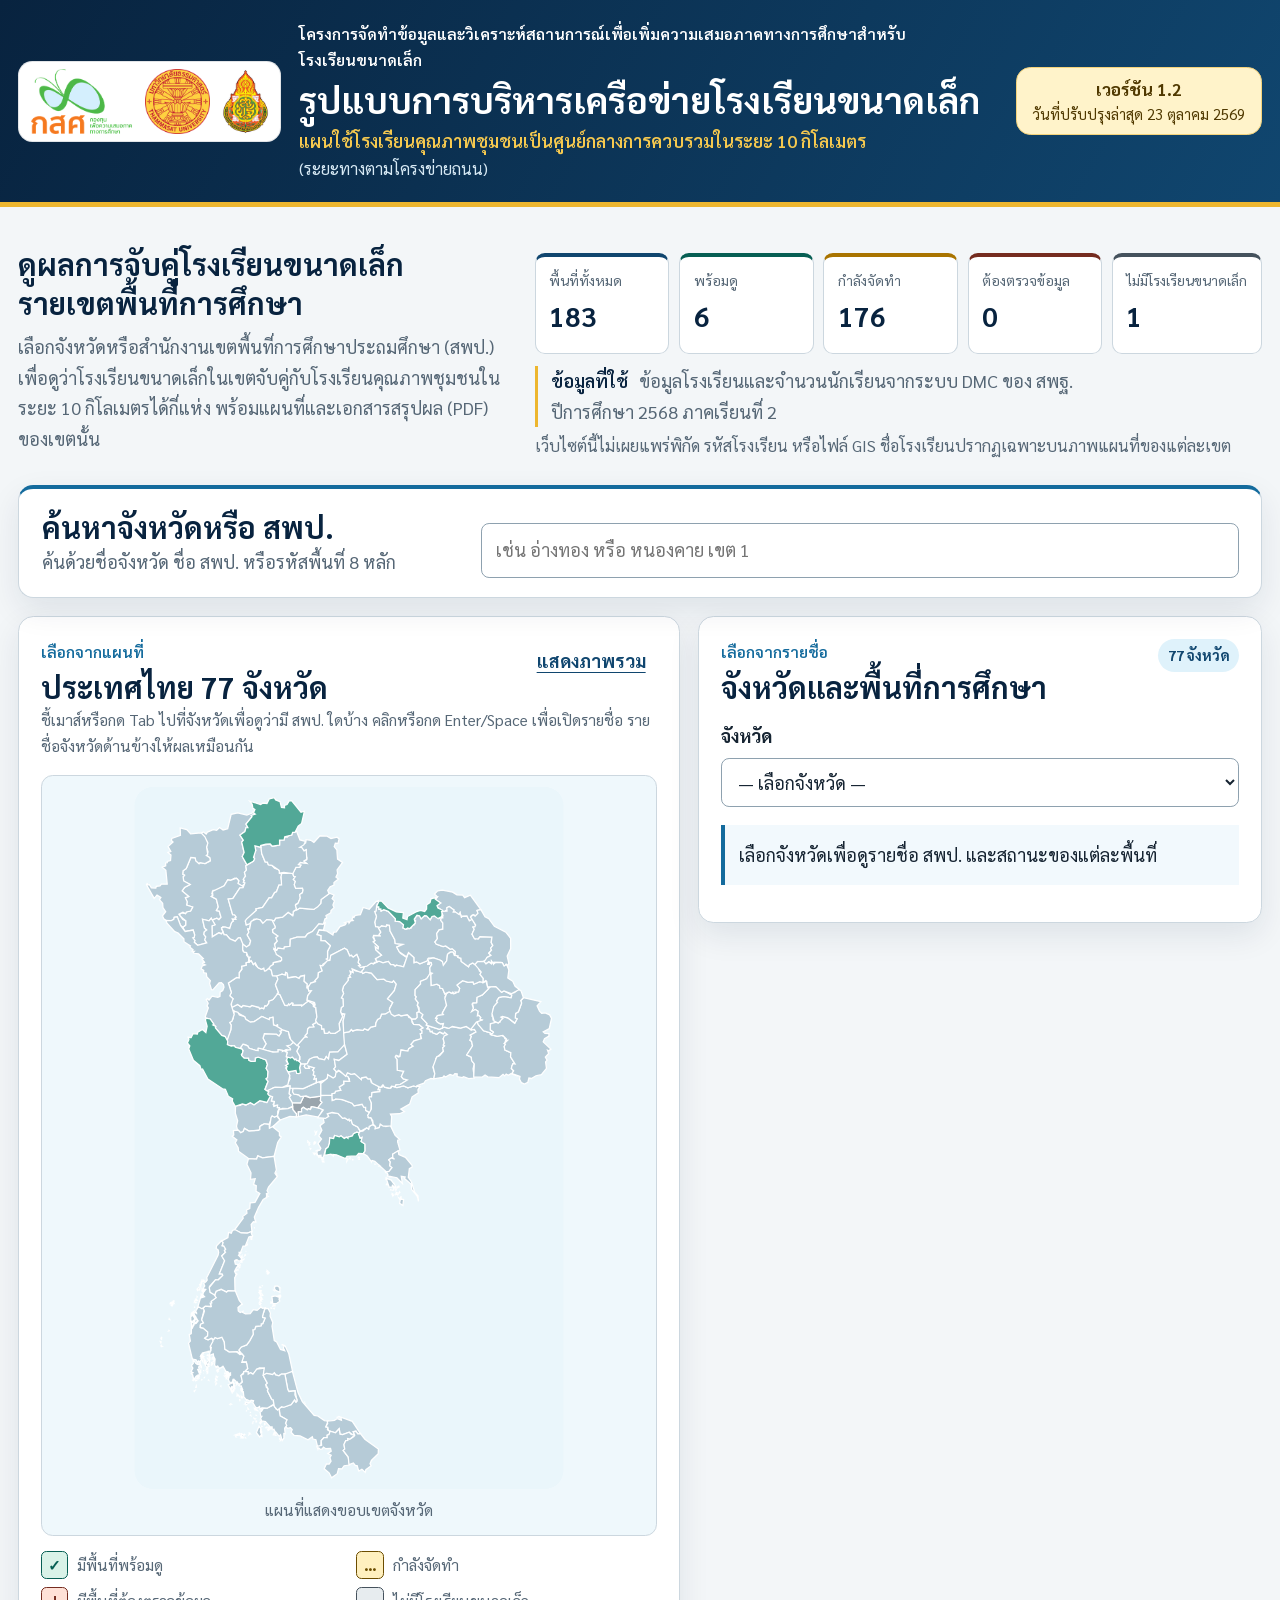
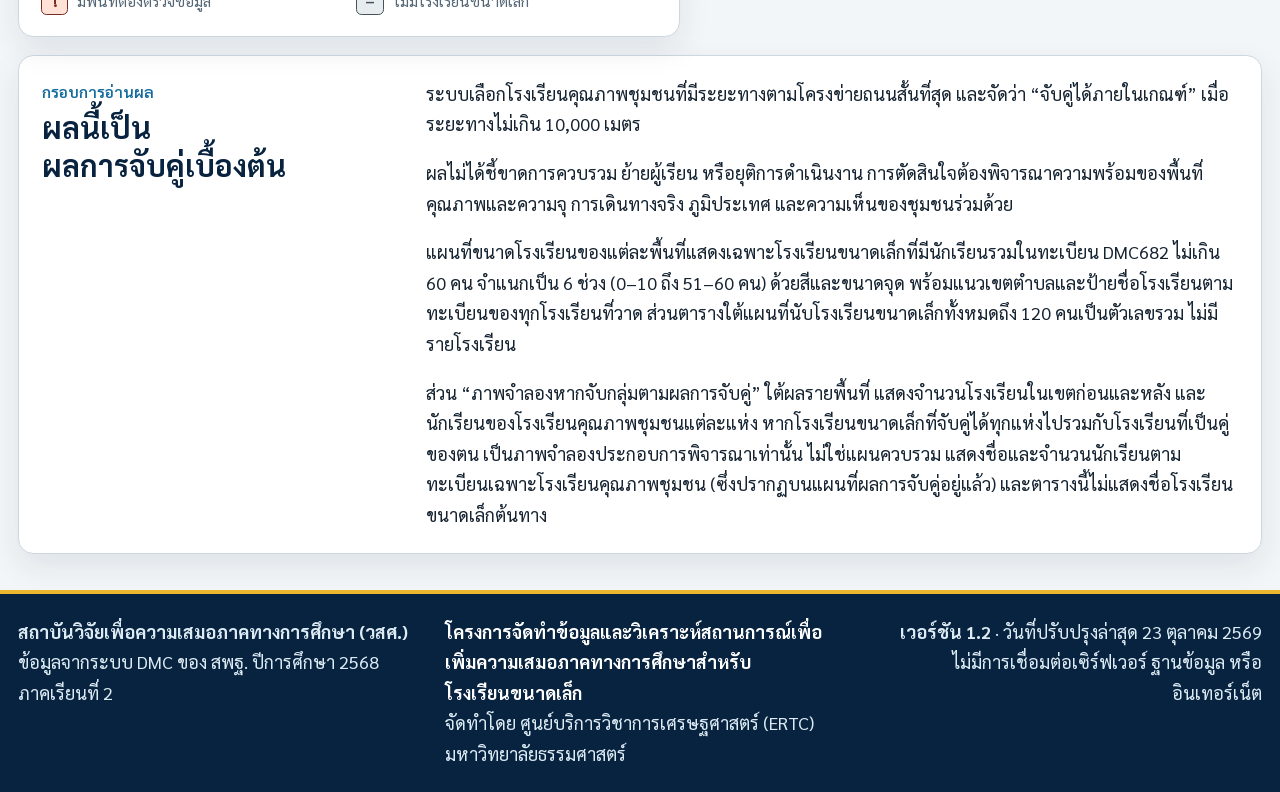
==== commit bcdf27d4: "เว็บเวอร์ชัน 1.2: ชื่อโครงการและชื่อแผนเด่นบนหัวเว็บ ช่องค้นหาพิมพ์ตัวอย่างสลับจังหวัดกับเขตพื้นที่ก" ====
--- a/05 พอร์ทัลส่งมอบ สพฐ/index.html
+++ b/05 พอร์ทัลส่งมอบ สพฐ/index.html
@@ -21,12 +21,12 @@
         <img class="brand-logo" src="img/logo-obec.png" alt="สำนักงานคณะกรรมการการศึกษาขั้นพื้นฐาน (สพฐ.)" width="129" height="180" decoding="async">
       </div>
       <div>
-        <p class="eyebrow">การจัดทำข้อมูลและวิเคราะห์สถานการณ์เพื่อเพิ่มความเสมอภาคทางการศึกษาสำหรับโรงเรียนขนาดเล็ก</p>
-        <h1>รูปแบบการบริหารเครือข่ายโรงเรียนขนาดเล็ก</h1>
-        <p class="header-subtitle">แผนใช้โรงเรียนคุณภาพชุมชนเป็นศูนย์กลางการควบรวมในระยะ 10 กิโลเมตร (ระยะทางตามโครงข่ายถนน)</p>
+        <p class="eyebrow">โครงการจัดทำข้อมูลและวิเคราะห์สถานการณ์เพื่อเพิ่ม<span class="nowrap">ความเสมอภาคทางการศึกษา</span>สำหรับ<span class="nowrap">โรงเรียนขนาดเล็ก</span></p>
+        <h1>รูปแบบการบริหาร<span class="nowrap">เครือข่าย</span><span class="nowrap">โรงเรียนขนาดเล็ก</span></h1>
+        <p class="header-subtitle">แผนใช้<span class="nowrap">โรงเรียนคุณภาพชุมชน</span>เป็นศูนย์กลาง<span class="nowrap">การควบรวม</span><span class="nowrap">ในระยะ 10 กิโลเมตร</span> <span class="header-subtitle-note nowrap">(ระยะทางตามโครงข่ายถนน)</span></p>
       </div>
       <!-- เลขเวอร์ชันและวันที่ปรับปรุงเขียนมือ 2 จุด (ที่นี่และท้ายหน้า) แก้พร้อมกันทุกครั้งที่ปรับหน้าเว็บ -->
-      <p class="version-badge"><strong>เวอร์ชัน 1.1</strong><span>วันที่ปรับปรุงล่าสุด 17 ตุลาคม 2569</span></p>
+      <p class="version-badge"><strong>เวอร์ชัน 1.2</strong><span>วันที่ปรับปรุงล่าสุด 23 ตุลาคม 2569</span></p>
     </div>
   </header>
 
@@ -58,6 +58,7 @@
       </div>
       <div class="search-controls">
         <label class="sr-only" for="catalog-search">คำค้น</label>
+        <!-- placeholder เป็นข้อความนิ่งเมื่อไม่มี JavaScript เคอร์เซอร์อยู่ในช่อง หรือตั้งค่าลดการเคลื่อนไหว นอกนั้น portal.js พิมพ์ตัวอย่างสลับจังหวัดกับเขตพื้นที่การศึกษา (ข้อความนี้ต้องไม่ยาวเกินช่องบนจอ 360 px) -->
         <input id="catalog-search" type="search" inputmode="search" autocomplete="off" aria-describedby="search-hint search-status" placeholder="เช่น อ่างทอง หรือ หนองคาย เขต 1">
         <button id="clear-search" class="button button-secondary" type="button" hidden>ล้างคำค้น</button>
       </div>
@@ -158,7 +159,7 @@
             <path id="province-TH96" class="province-shape province-pending" data-province="นราธิวาส" d="M290.1 844.4 286.5 844.9 288.6 849.4 287.4 851.3 282.1 854.9 279.2 854.1 279.5 856.5 276.7 856.7 274.4 861.8 275.4 867.6 273.4 869.5 280 878.1 281 888 286.8 885.9 289.5 889.4 291.7 889.5 293.8 896.6 297.9 894.2 302.3 898.1 303.1 894.6 310 889.7 308.6 886.9 310.3 882.6 319.3 873.7 319.5 867.7 301.8 854.8 296 847.4 292.4 847.6 290.1 844.4Z" fill-rule="evenodd" role="button" tabindex="0"><title>จังหวัดนราธิวาส</title></path>
             </g>
           </svg>
-          <p class="map-attribution">ขอบเขตจังหวัด: tha_admin1 (ฝังเป็นเส้น SVG สำหรับใช้งานออฟไลน์)</p>
+          <p class="map-attribution">แผนที่แสดงขอบเขตจังหวัด</p>
           <div id="map-tooltip" class="map-tooltip" role="tooltip" aria-hidden="true" hidden></div>
         </div>
         <ul class="legend" aria-label="คำอธิบายสถานะบนแผนที่">
@@ -209,13 +210,13 @@
     <section class="method-card" aria-labelledby="method-title">
       <div>
         <p class="eyebrow">กรอบการอ่านผล</p>
-        <h2 id="method-title">ผลนี้เป็นเกณฑ์คัดกรองเบื้องต้น</h2>
+        <h2 id="method-title">ผลนี้เป็น<span class="nowrap">ผลการจับคู่เบื้องต้น</span></h2>
       </div>
       <div class="method-copy">
         <p>ระบบเลือกโรงเรียนคุณภาพชุมชนที่มีระยะทางตามโครงข่ายถนนสั้นที่สุด และจัดว่า “จับคู่ได้ภายในเกณฑ์” เมื่อระยะทางไม่เกิน 10,000 เมตร</p>
         <p>ผลไม่ได้ชี้ขาดการควบรวม ย้ายผู้เรียน หรือยุติการดำเนินงาน การตัดสินใจต้องพิจารณาความพร้อมของพื้นที่ คุณภาพและความจุ การเดินทางจริง ภูมิประเทศ และความเห็นของชุมชนร่วมด้วย</p>
         <p>แผนที่ขนาดโรงเรียนของแต่ละพื้นที่แสดงเฉพาะโรงเรียนขนาดเล็กที่มีนักเรียนรวมในทะเบียน DMC682 ไม่เกิน 60 คน จำแนกเป็น 6 ช่วง (0–10 ถึง 51–60 คน) ด้วยสีและขนาดจุด พร้อมแนวเขตตำบลและป้ายชื่อโรงเรียนตามทะเบียนของทุกโรงเรียนที่วาด ส่วนตารางใต้แผนที่นับโรงเรียนขนาดเล็กทั้งหมดถึง 120 คนเป็นตัวเลขรวม ไม่มีรายโรงเรียน</p>
-        <p>ส่วน “ภาพจำลองหากจับคู่ตามผลคัดกรอง” ใต้ผลรายพื้นที่ แสดงจำนวนโรงเรียนในเขตก่อนและหลัง และนักเรียนของโรงเรียนคุณภาพชุมชนแต่ละแห่ง หากโรงเรียนขนาดเล็กที่จับคู่ได้ทุกแห่งไปรวมตามผลคัดกรอง เป็นภาพจำลองประกอบการพิจารณาเท่านั้น ไม่ใช่แผนควบรวม แสดงชื่อและจำนวนนักเรียนตามทะเบียนเฉพาะโรงเรียนคุณภาพชุมชน (ซึ่งปรากฏบนแผนที่ผลการจับคู่อยู่แล้ว) และตารางนี้ไม่แสดงชื่อโรงเรียนขนาดเล็กต้นทาง</p>
+        <p>ส่วน “ภาพจำลองหากจับกลุ่ม<span class="nowrap">ตามผลการจับคู่”</span> ใต้ผลรายพื้นที่ แสดงจำนวนโรงเรียนในเขตก่อนและหลัง และนักเรียนของโรงเรียนคุณภาพชุมชนแต่ละแห่ง หากโรงเรียนขนาดเล็กที่จับคู่ได้ทุกแห่งไปรวมกับโรงเรียนที่เป็นคู่ของตน เป็นภาพจำลองประกอบการพิจารณาเท่านั้น ไม่ใช่แผนควบรวม แสดงชื่อและจำนวนนักเรียนตามทะเบียนเฉพาะโรงเรียนคุณภาพชุมชน (ซึ่งปรากฏบนแผนที่ผลการจับคู่อยู่แล้ว) และตารางนี้ไม่แสดงชื่อโรงเรียนขนาดเล็กต้นทาง</p>
       </div>
     </section>
   </main>
@@ -223,8 +224,8 @@
   <footer class="site-footer">
     <div class="shell footer-inner">
       <p><strong>สถาบันวิจัยเพื่อความเสมอภาคทางการศึกษา (วสศ.)</strong><br>ข้อมูลจากระบบ DMC ของ สพฐ. <span class="footer-keep">ปีการศึกษา 2568</span> <span class="footer-keep">ภาคเรียนที่ 2</span></p>
-      <p class="footer-project"><strong>โครงการจัดทำข้อมูลและวิเคราะห์สถานการณ์เพื่อเพิ่มความเสมอภาคทางการศึกษาสำหรับโรงเรียนขนาดเล็ก</strong><br>จัดทำโดย ศูนย์บริการวิชาการเศรษฐศาสตร์ (ERTC) <span class="footer-keep">มหาวิทยาลัยธรรมศาสตร์</span></p>
-      <p class="footer-note"><strong>เวอร์ชัน 1.1</strong> · วันที่ปรับปรุงล่าสุด 17 ตุลาคม 2569<br>ไม่มีการเชื่อมต่อเซิร์ฟเวอร์ ฐานข้อมูล หรืออินเทอร์เน็ต</p>
+      <p class="footer-project"><strong>โครงการจัดทำข้อมูลและวิเคราะห์สถานการณ์เพื่อเพิ่ม<span class="nowrap">ความเสมอภาคทางการศึกษา</span>สำหรับ<span class="nowrap">โรงเรียนขนาดเล็ก</span></strong><br>จัดทำโดย ศูนย์บริการวิชาการเศรษฐศาสตร์ (ERTC) <span class="footer-keep">มหาวิทยาลัยธรรมศาสตร์</span></p>
+      <p class="footer-note"><strong>เวอร์ชัน 1.2</strong> · วันที่ปรับปรุงล่าสุด 23 ตุลาคม 2569<br>ไม่มีการเชื่อมต่อเซิร์ฟเวอร์ ฐานข้อมูล หรืออินเทอร์เน็ต</p>
     </div>
   </footer>
 
--- a/05 พอร์ทัลส่งมอบ สพฐ/portal.css
+++ b/05 พอร์ทัลส่งมอบ สพฐ/portal.css
@@ -188,9 +188,21 @@
   height: 3.6rem;
 }
 
+/* ชื่อแผนของผลในเว็บนี้: ตัวหนา สีทองโทนเดียวกับเส้นใต้หัวเว็บ (ตัดกับพื้นกรมท่าอย่างน้อย 6:1) อ่านแล้วรู้ทันทีว่าใช้แผนใด
+   ขนาด 1.1rem เมื่อจอกว้างตั้งแต่ราว 1,470 px แล้วเล็กลงตามจอจนเหลือ 1rem ที่ราว 1,330 px ลงไป ชื่อแผนจึงยังอยู่บรรทัดเดียวตั้งแต่จอราว 1,340 px เหมือนเดิม (รวมโน้ตบุ๊ก 1,366 px)
+   วงเล็บเรื่องวิธีวัดระยะเป็นตัวปกติสีฟ้าอ่อนแบบเดิม ให้เด่นรองลงมา */
 .header-subtitle {
   margin-bottom: 0;
+  color: #f6c94f;
+  font-size: clamp(1rem, 1.35vw, 1.1rem);
+  font-weight: 600;
+  line-height: 1.5;
+}
+
+.header-subtitle-note {
   color: #d8eaf5;
+  font-size: 0.9em;
+  font-weight: 400;
 }
 
 .version-badge {
@@ -347,6 +359,14 @@
 
 input[type="search"] {
   padding: 0.62rem 0.8rem;
+}
+
+/* หน้าเว็บมีปุ่ม "ล้างคำค้น" ของตัวเองแล้ว จึงซ่อนปุ่ม × ของเบราว์เซอร์ซึ่งกันที่ไว้แม้ช่องยังว่าง
+   ข้อความตัวอย่างที่ portal.js พิมพ์สลับในช่องจึงไม่ถูกตัดท้ายบนจอ 360 px */
+input[type="search"]::-webkit-search-cancel-button {
+  -webkit-appearance: none;
+  appearance: none;
+  display: none;
 }
 
 select {
@@ -975,7 +995,7 @@
   font-size: 0.92rem;
 }
 
-/* ภาพจำลองหากจับคู่ตามผลคัดกรอง: แถบตัวเลขรวม (ส่วน A) และตารางรายโรงเรียนคุณภาพชุมชน (ส่วน B)
+/* ภาพจำลองหากจับกลุ่มตามผลการจับคู่: แถบตัวเลขรวม (ส่วน A) และตารางรายโรงเรียนคุณภาพชุมชน (ส่วน B)
    เต็มความกว้างใต้ .detail-grid ข้อมูลจาก catalog.consolidation ที่ pipeline สร้างจาก QC (ตัดสินร่วมกับผู้ใช้ 8 ก.ย. 2569) */
 .consolidation-box {
   margin-top: 1rem;
@@ -1130,6 +1150,16 @@
   .result-map-image {
     max-height: min(80vh, 720px);
   }
+
+  /* แท็บเล็ตและมือถือ: โลโก้เล็กลง คอลัมน์ชื่อโครงการและชื่อแผนจึงกว้างพอ ไม่ตัดกลางวลี */
+  .brand-logo {
+    height: 2.8rem;
+  }
+
+  .brand-logos {
+    gap: 0.5rem;
+    padding: 0.35rem 0.5rem;
+  }
 }
 
 @media (max-width: 48rem) {
@@ -1143,14 +1173,8 @@
     gap: 0.75rem;
   }
 
-  .brand-logo {
-    height: 2.8rem;
-  }
-
   .brand-logos {
     justify-self: start;
-    gap: 0.5rem;
-    padding: 0.35rem 0.5rem;
   }
 
   .version-badge {
